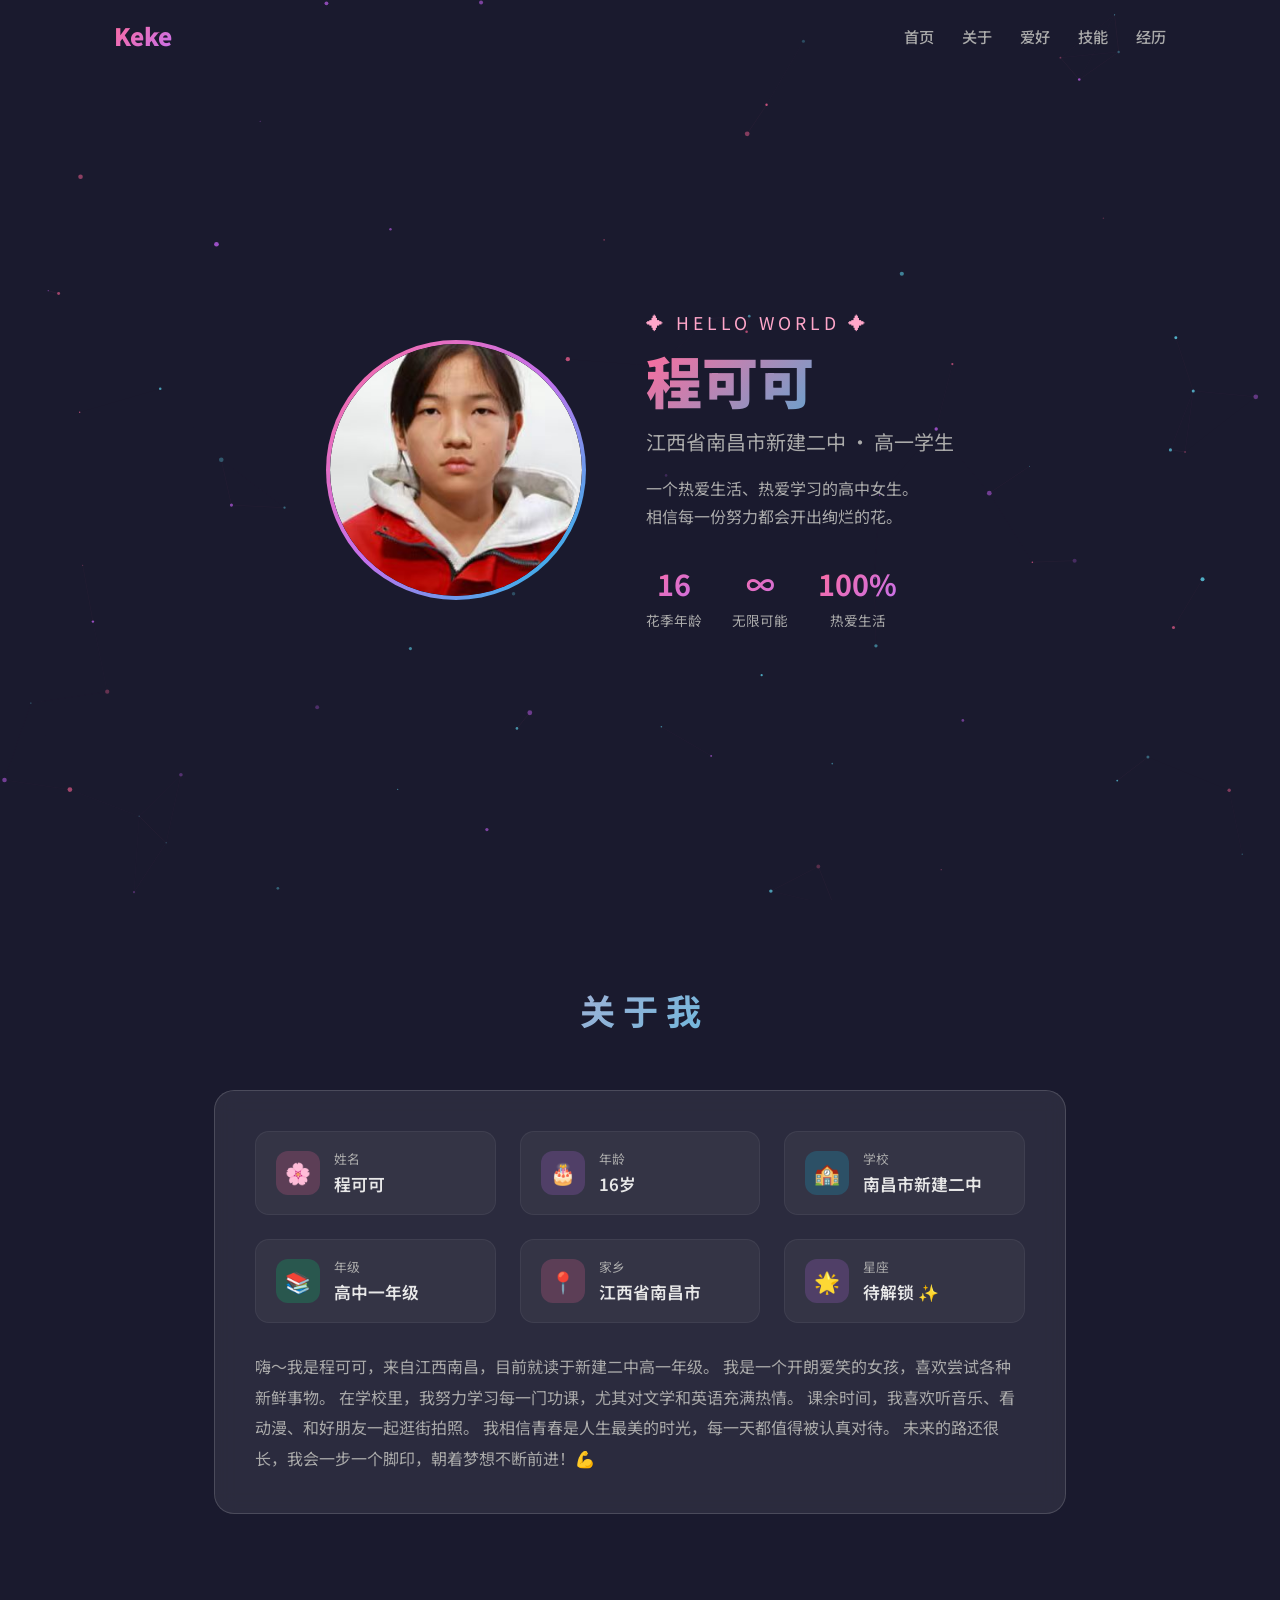
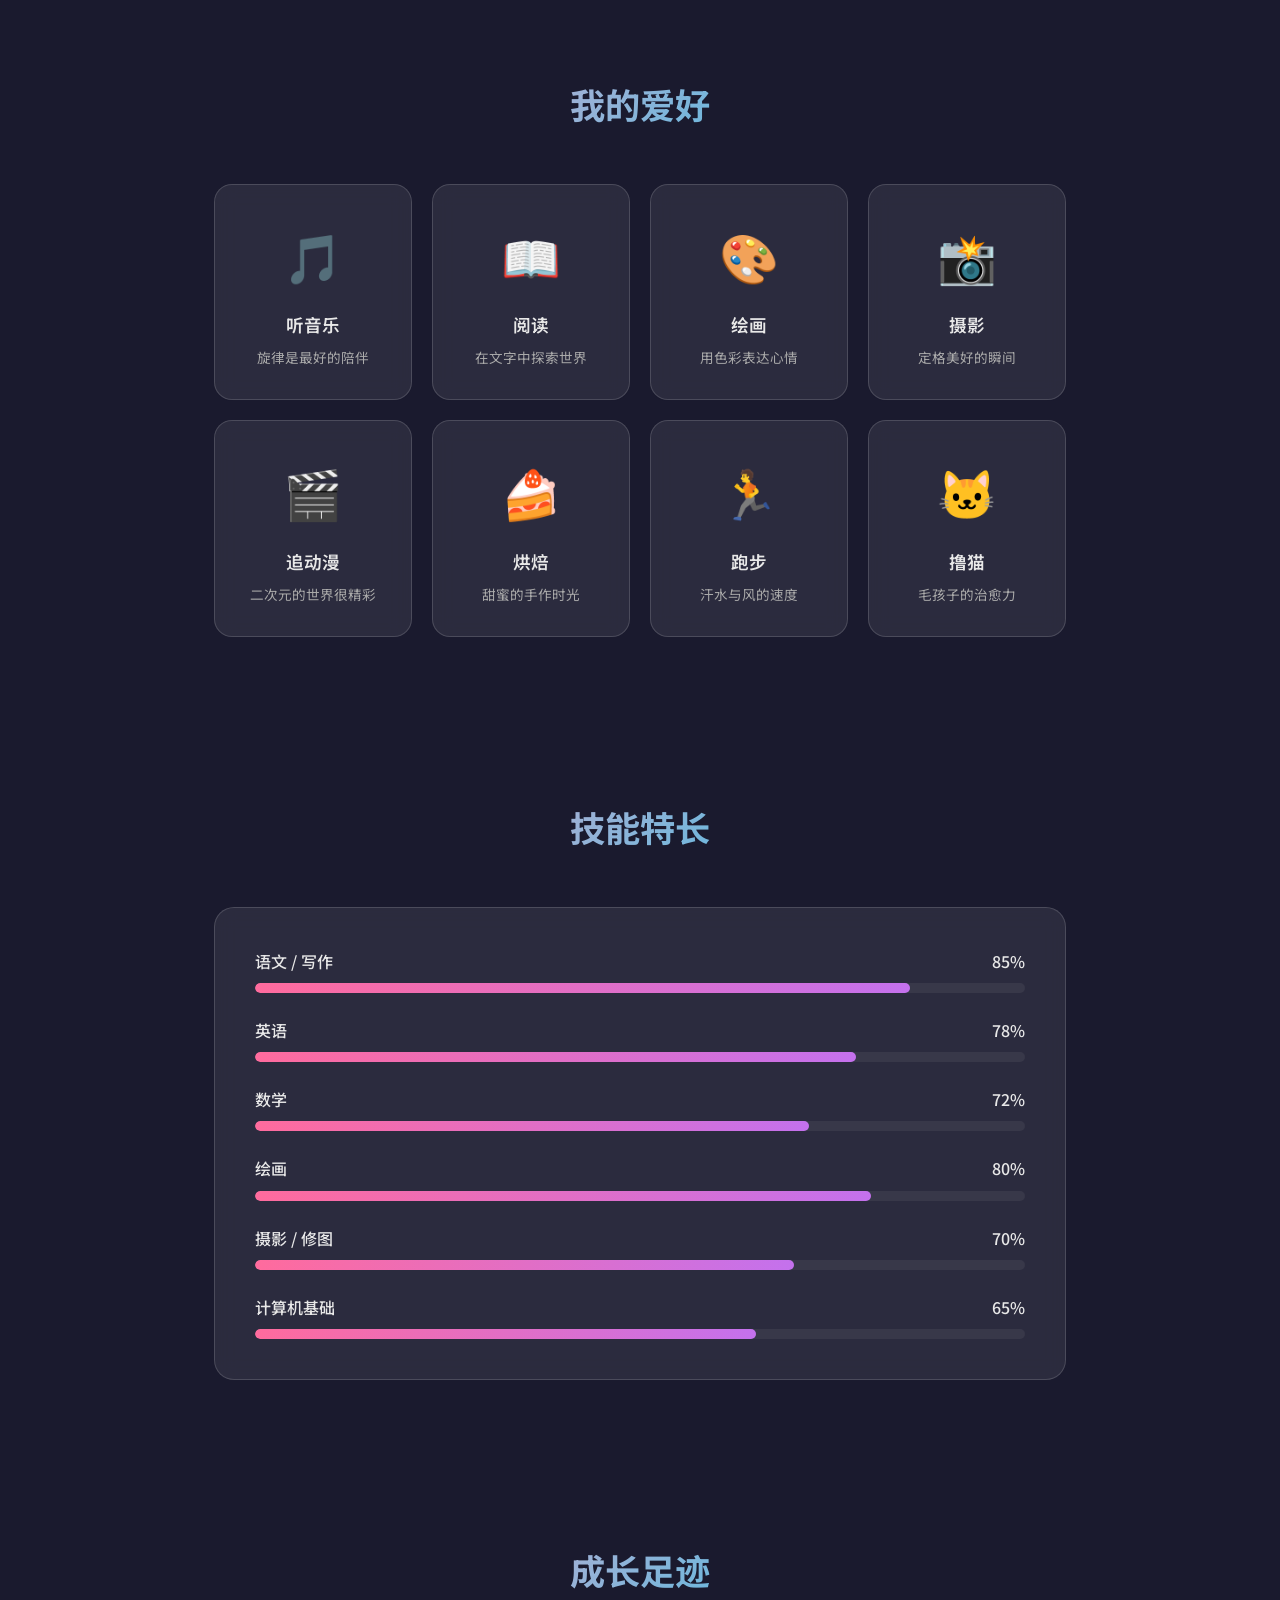
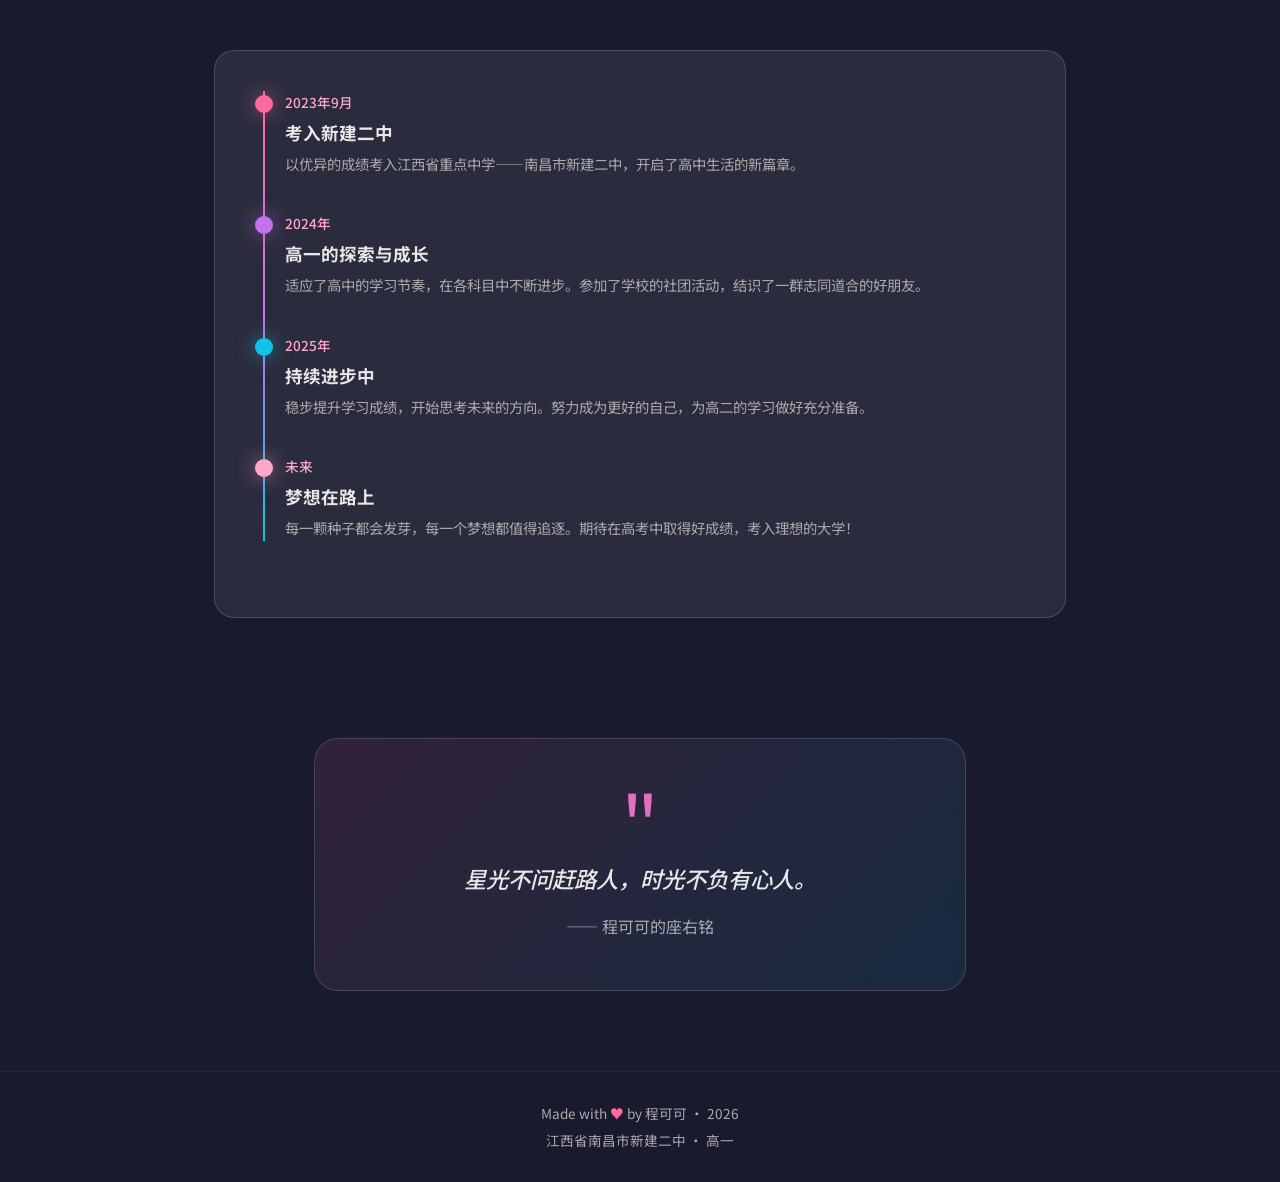
==== index.html @ 3a94d1b2 "更新域名链接" ====
<!DOCTYPE html>
<html lang="zh-CN">
<head>
<meta charset="UTF-8">
<meta name="viewport" content="width=device-width, initial-scale=1.0">
<title>程可可 | 南昌新建二中高一学生 | 个人主页</title>
<meta name="description" content="程可可，江西省南昌市新建二中高一学生个人主页。一个热爱生活、热爱学习的高中女生。">
<meta name="keywords" content="程可可,新建二中,南昌,高一,学生,个人主页,江西,南昌新建二中">
<meta name="author" content="程可可">
<meta name="robots" content="index, follow">
<link rel="canonical" href="https://cheng1.pages.dev/">
<meta property="og:title" content="程可可 - 个人主页">
<meta property="og:description" content="程可可，南昌市新建二中高一学生。热爱生活、热爱学习，很高兴认识你！">
<meta property="og:image" content="https://cheng1.pages.dev/images/photo.jpg">
<meta property="og:type" content="website">
<meta name="twitter:card" content="summary_large_image">
<style>
  @import url('https://fonts.googleapis.com/css2?family=Noto+Sans+SC:wght@300;400;500;700;900&display=swap');

  * { margin: 0; padding: 0; box-sizing: border-box; }

  :root {
    --pink: #ff6b9d;
    --pink-light: #ffa6c9;
    --purple: #c471ed;
    --blue: #12c2e9;
    --dark: #1a1a2e;
    --glass: rgba(255,255,255,0.08);
    --glass-border: rgba(255,255,255,0.15);
    --text: #e8e8e8;
    --text-dim: #aaa;
  }

  html { scroll-behavior: smooth; }

  body {
    font-family: 'Noto Sans SC', sans-serif;
    background: var(--dark);
    color: var(--text);
    overflow-x: hidden;
    line-height: 1.7;
  }

  /* ====== 星空粒子背景 ====== */
  #particles {
    position: fixed;
    top: 0; left: 0;
    width: 100%; height: 100%;
    z-index: 0;
    pointer-events: none;
  }

  /* ====== 导航栏 ====== */
  .navbar {
    position: fixed;
    top: 0; left: 0; right: 0;
    z-index: 1000;
    padding: 16px 0;
    transition: all 0.4s ease;
    backdrop-filter: blur(0px);
  }
  .navbar.scrolled {
    backdrop-filter: blur(20px);
    background: rgba(26,26,46,0.85);
    box-shadow: 0 4px 30px rgba(0,0,0,0.4);
    padding: 10px 0;
  }
  .nav-inner {
    max-width: 1100px;
    margin: 0 auto;
    padding: 0 24px;
    display: flex;
    justify-content: space-between;
    align-items: center;
  }
  .nav-logo {
    font-size: 1.5rem;
    font-weight: 900;
    background: linear-gradient(135deg, var(--pink), var(--purple));
    -webkit-background-clip: text;
    -webkit-text-fill-color: transparent;
    background-clip: text;
  }
  .nav-links { display: flex; gap: 28px; list-style: none; }
  .nav-links a {
    color: var(--text-dim);
    text-decoration: none;
    font-weight: 500;
    font-size: 0.95rem;
    transition: color 0.3s;
    position: relative;
  }
  .nav-links a::after {
    content: '';
    position: absolute;
    bottom: -4px; left: 50%;
    transform: translateX(-50%);
    width: 0; height: 2px;
    background: var(--pink);
    border-radius: 2px;
    transition: width 0.3s;
  }
  .nav-links a:hover { color: #fff; }
  .nav-links a:hover::after { width: 100%; }

  /* ====== Hero 区域 ====== */
  .hero {
    position: relative;
    z-index: 1;
    min-height: 100vh;
    display: flex;
    align-items: center;
    justify-content: center;
    padding: 100px 24px 60px;
  }
  .hero-content {
    display: flex;
    align-items: center;
    gap: 60px;
    max-width: 1000px;
    flex-wrap: wrap;
    justify-content: center;
  }
  .hero-photo {
    position: relative;
    flex-shrink: 0;
  }
  .photo-ring {
    width: 260px;
    height: 260px;
    border-radius: 50%;
    padding: 4px;
    background: linear-gradient(135deg, var(--pink), var(--purple), var(--blue));
    animation: ringRotate 4s linear infinite;
  }
  @keyframes ringRotate {
    0% { filter: hue-rotate(0deg); }
    100% { filter: hue-rotate(360deg); }
  }
  .photo-ring-inner {
    width: 100%;
    height: 100%;
    border-radius: 50%;
    overflow: hidden;
    background: var(--dark);
  }
  .photo-ring-inner img {
    width: 100%;
    height: 100%;
    object-fit: cover;
    border-radius: 50%;
  }
  .hero-text { flex: 1; min-width: 300px; }
  .hero-greeting {
    font-size: 1.1rem;
    color: var(--pink-light);
    letter-spacing: 4px;
    margin-bottom: 8px;
    animation: fadeInUp 0.8s ease;
  }
  .hero-name {
    font-size: 3.5rem;
    font-weight: 900;
    background: linear-gradient(135deg, var(--pink), var(--blue));
    -webkit-background-clip: text;
    -webkit-text-fill-color: transparent;
    background-clip: text;
    animation: fadeInUp 0.8s ease 0.15s both;
    line-height: 1.2;
  }
  .hero-subtitle {
    font-size: 1.25rem;
    color: var(--text-dim);
    margin-top: 12px;
    animation: fadeInUp 0.8s ease 0.3s both;
  }
  .hero-stats {
    display: flex;
    gap: 30px;
    margin-top: 30px;
    animation: fadeInUp 0.8s ease 0.45s both;
  }
  .hero-stat {
    text-align: center;
  }
  .hero-stat-num {
    font-size: 1.8rem;
    font-weight: 700;
    background: linear-gradient(135deg, var(--pink), var(--purple));
    -webkit-background-clip: text;
    -webkit-text-fill-color: transparent;
    background-clip: text;
  }
  .hero-stat-label { font-size: 0.85rem; color: var(--text-dim); }
  @keyframes fadeInUp {
    from { opacity: 0; transform: translateY(30px); }
    to { opacity: 1; transform: translateY(0); }
  }

  /* ====== 通用 Section ====== */
  .section {
    position: relative;
    z-index: 1;
    max-width: 900px;
    margin: 0 auto;
    padding: 80px 24px;
  }
  .section-title {
    font-size: 2.2rem;
    font-weight: 700;
    text-align: center;
    margin-bottom: 50px;
    background: linear-gradient(135deg, var(--pink-light), var(--blue));
    -webkit-background-clip: text;
    -webkit-text-fill-color: transparent;
    background-clip: text;
  }

  /* ====== 关于我 ====== */
  .glass-card {
    background: var(--glass);
    border: 1px solid var(--glass-border);
    border-radius: 20px;
    padding: 40px;
    backdrop-filter: blur(10px);
    transition: transform 0.3s, box-shadow 0.3s;
  }
  .glass-card:hover {
    transform: translateY(-4px);
    box-shadow: 0 20px 60px rgba(255,107,157,0.15);
  }
  .about-grid {
    display: grid;
    grid-template-columns: repeat(auto-fit, minmax(240px, 1fr));
    gap: 24px;
  }
  .info-item {
    display: flex;
    align-items: center;
    gap: 14px;
    padding: 16px 20px;
    background: rgba(255,255,255,0.04);
    border-radius: 14px;
    border: 1px solid rgba(255,255,255,0.06);
  }
  .info-icon {
    width: 44px; height: 44px;
    border-radius: 12px;
    display: flex;
    align-items: center;
    justify-content: center;
    font-size: 1.3rem;
    flex-shrink: 0;
  }
  .info-icon.pink { background: rgba(255,107,157,0.2); }
  .info-icon.purple { background: rgba(196,113,237,0.2); }
  .info-icon.blue { background: rgba(18,194,233,0.2); }
  .info-icon.green { background: rgba(0,230,118,0.2); }
  .info-label { font-size: 0.8rem; color: var(--text-dim); }
  .info-value { font-weight: 600; font-size: 1.05rem; }

  /* ====== 爱好 ====== */
  .hobbies-grid {
    display: grid;
    grid-template-columns: repeat(auto-fit, minmax(180px, 1fr));
    gap: 20px;
  }
  .hobby-card {
    background: var(--glass);
    border: 1px solid var(--glass-border);
    border-radius: 18px;
    padding: 30px 20px;
    text-align: center;
    backdrop-filter: blur(10px);
    transition: all 0.4s ease;
    cursor: pointer;
  }
  .hobby-card:hover {
    transform: translateY(-8px) scale(1.03);
    border-color: var(--pink);
    box-shadow: 0 20px 50px rgba(255,107,157,0.2);
  }
  .hobby-icon { font-size: 3rem; margin-bottom: 14px; }
  .hobby-name { font-weight: 600; font-size: 1.1rem; }
  .hobby-desc { color: var(--text-dim); font-size: 0.85rem; margin-top: 6px; }

  /* ====== 技能条 ====== */
  .skills { display: flex; flex-direction: column; gap: 24px; }
  .skill-item {}
  .skill-info { display: flex; justify-content: space-between; margin-bottom: 8px; font-weight: 500; }
  .skill-bar {
    height: 10px;
    background: rgba(255,255,255,0.06);
    border-radius: 10px;
    overflow: hidden;
  }
  .skill-fill {
    height: 100%;
    border-radius: 10px;
    background: linear-gradient(90deg, var(--pink), var(--purple));
    position: relative;
    animation: skillFill 1.5s ease-out forwards;
    width: 0;
  }
  @keyframes skillFill {
    to { width: var(--w); }
  }

  /* ====== 时间线 ====== */
  .timeline { position: relative; padding-left: 30px; }
  .timeline::before {
    content: '';
    position: absolute;
    left: 8px; top: 0; bottom: 0;
    width: 2px;
    background: linear-gradient(180deg, var(--pink), var(--purple), var(--blue));
  }
  .timeline-item { position: relative; margin-bottom: 36px; }
  .timeline-dot {
    position: absolute;
    left: -30px;
    top: 4px;
    width: 18px; height: 18px;
    border-radius: 50%;
    background: var(--pink);
    box-shadow: 0 0 20px rgba(255,107,157,0.6);
  }
  .timeline-date { font-size: 0.85rem; color: var(--pink-light); font-weight: 500; }
  .timeline-title { font-weight: 700; font-size: 1.1rem; margin: 4px 0; }
  .timeline-desc { color: var(--text-dim); font-size: 0.9rem; }

  /* ====== 名言/座右铭 ====== */
  .quote-section {
    position: relative; z-index: 1;
    max-width: 700px; margin: 0 auto;
    padding: 40px 24px 80px;
    text-align: center;
  }
  .quote-card {
    background: linear-gradient(135deg, rgba(255,107,157,0.1), rgba(18,194,233,0.1));
    border: 1px solid var(--glass-border);
    border-radius: 24px;
    padding: 50px 40px;
    backdrop-filter: blur(10px);
  }
  .quote-mark {
    font-size: 5rem;
    line-height: 1;
    background: linear-gradient(135deg, var(--pink), var(--purple));
    -webkit-background-clip: text;
    -webkit-text-fill-color: transparent;
    background-clip: text;
  }
  .quote-text {
    font-size: 1.4rem;
    font-weight: 500;
    font-style: italic;
    margin: -10px 0 16px;
  }
  .quote-author { color: var(--text-dim); }

  /* ====== Footer ====== */
  .footer {
    position: relative; z-index: 1;
    text-align: center;
    padding: 30px;
    color: var(--text-dim);
    font-size: 0.85rem;
    border-top: 1px solid rgba(255,255,255,0.06);
  }
  .footer .heart { color: var(--pink); }

  /* ====== 响应式 ====== */
  @media (max-width: 768px) {
    .hero-name { font-size: 2.4rem; }
    .hero-content { gap: 30px; }
    .photo-ring { width: 200px; height: 200px; }
    .nav-links { gap: 14px; }
    .nav-links a { font-size: 0.8rem; }
    .section-title { font-size: 1.6rem; }
    .glass-card { padding: 24px; }
  }
</style>
</head>
<body>

<canvas id="particles"></canvas>

<!-- 导航栏 -->
<nav class="navbar" id="navbar">
  <div class="nav-inner">
    <div class="nav-logo">Keke</div>
    <ul class="nav-links">
      <li><a href="#home">首页</a></li>
      <li><a href="#about">关于</a></li>
      <li><a href="#hobbies">爱好</a></li>
      <li><a href="#skills">技能</a></li>
      <li><a href="#story">经历</a></li>
    </ul>
  </div>
</nav>

<!-- Hero -->
<section class="hero" id="home">
  <div class="hero-content">
    <div class="hero-photo">
      <div class="photo-ring">
        <div class="photo-ring-inner">
          <img src="images/photo.jpg" alt="程可可">
        </div>
      </div>
    </div>
    <div class="hero-text">
      <div class="hero-greeting">✦ HELLO WORLD ✦</div>
      <h1 class="hero-name">程可可</h1>
      <p class="hero-subtitle">江西省南昌市新建二中 · 高一学生</p>
      <p style="margin-top:16px;color:var(--text-dim);max-width:450px;">
        一个热爱生活、热爱学习的高中女生。<br>相信每一份努力都会开出绚烂的花。
      </p>
      <div class="hero-stats">
        <div class="hero-stat">
          <div class="hero-stat-num">16</div>
          <div class="hero-stat-label">花季年龄</div>
        </div>
        <div class="hero-stat">
          <div class="hero-stat-num">∞</div>
          <div class="hero-stat-label">无限可能</div>
        </div>
        <div class="hero-stat">
          <div class="hero-stat-num">100%</div>
          <div class="hero-stat-label">热爱生活</div>
        </div>
      </div>
    </div>
  </div>
</section>

<!-- 关于我 -->
<section class="section" id="about">
  <h2 class="section-title">关 于 我</h2>
  <div class="glass-card">
    <div class="about-grid">
      <div class="info-item">
        <div class="info-icon pink">🌸</div>
        <div>
          <div class="info-label">姓名</div>
          <div class="info-value">程可可</div>
        </div>
      </div>
      <div class="info-item">
        <div class="info-icon purple">🎂</div>
        <div>
          <div class="info-label">年龄</div>
          <div class="info-value">16岁</div>
        </div>
      </div>
      <div class="info-item">
        <div class="info-icon blue">🏫</div>
        <div>
          <div class="info-label">学校</div>
          <div class="info-value">南昌市新建二中</div>
        </div>
      </div>
      <div class="info-item">
        <div class="info-icon green">📚</div>
        <div>
          <div class="info-label">年级</div>
          <div class="info-value">高中一年级</div>
        </div>
      </div>
      <div class="info-item">
        <div class="info-icon pink">📍</div>
        <div>
          <div class="info-label">家乡</div>
          <div class="info-value">江西省南昌市</div>
        </div>
      </div>
      <div class="info-item">
        <div class="info-icon purple">🌟</div>
        <div>
          <div class="info-label">星座</div>
          <div class="info-value">待解锁 ✨</div>
        </div>
      </div>
    </div>
    <p style="margin-top:28px;color:var(--text-dim);line-height:1.9;">
      嗨～我是程可可，来自江西南昌，目前就读于新建二中高一年级。
      我是一个开朗爱笑的女孩，喜欢尝试各种新鲜事物。
      在学校里，我努力学习每一门功课，尤其对文学和英语充满热情。
      课余时间，我喜欢听音乐、看动漫、和好朋友一起逛街拍照。
      我相信青春是人生最美的时光，每一天都值得被认真对待。
      未来的路还很长，我会一步一个脚印，朝着梦想不断前进！💪
    </p>
  </div>
</section>

<!-- 爱好 -->
<section class="section" id="hobbies">
  <h2 class="section-title">我的爱好</h2>
  <div class="hobbies-grid">
    <div class="hobby-card">
      <div class="hobby-icon">🎵</div>
      <div class="hobby-name">听音乐</div>
      <div class="hobby-desc">旋律是最好的陪伴</div>
    </div>
    <div class="hobby-card">
      <div class="hobby-icon">📖</div>
      <div class="hobby-name">阅读</div>
      <div class="hobby-desc">在文字中探索世界</div>
    </div>
    <div class="hobby-card">
      <div class="hobby-icon">🎨</div>
      <div class="hobby-name">绘画</div>
      <div class="hobby-desc">用色彩表达心情</div>
    </div>
    <div class="hobby-card">
      <div class="hobby-icon">📸</div>
      <div class="hobby-name">摄影</div>
      <div class="hobby-desc">定格美好的瞬间</div>
    </div>
    <div class="hobby-card">
      <div class="hobby-icon">🎬</div>
      <div class="hobby-name">追动漫</div>
      <div class="hobby-desc">二次元的世界很精彩</div>
    </div>
    <div class="hobby-card">
      <div class="hobby-icon">🍰</div>
      <div class="hobby-name">烘焙</div>
      <div class="hobby-desc">甜蜜的手作时光</div>
    </div>
    <div class="hobby-card">
      <div class="hobby-icon">🏃</div>
      <div class="hobby-name">跑步</div>
      <div class="hobby-desc">汗水与风的速度</div>
    </div>
    <div class="hobby-card">
      <div class="hobby-icon">🐱</div>
      <div class="hobby-name">撸猫</div>
      <div class="hobby-desc">毛孩子的治愈力</div>
    </div>
  </div>
</section>

<!-- 技能 -->
<section class="section" id="skills">
  <h2 class="section-title">技能特长</h2>
  <div class="glass-card">
    <div class="skills">
      <div class="skill-item">
        <div class="skill-info"><span>语文 / 写作</span><span>85%</span></div>
        <div class="skill-bar"><div class="skill-fill" style="--w:85%"></div></div>
      </div>
      <div class="skill-item">
        <div class="skill-info"><span>英语</span><span>78%</span></div>
        <div class="skill-bar"><div class="skill-fill" style="--w:78%"></div></div>
      </div>
      <div class="skill-item">
        <div class="skill-info"><span>数学</span><span>72%</span></div>
        <div class="skill-bar"><div class="skill-fill" style="--w:72%"></div></div>
      </div>
      <div class="skill-item">
        <div class="skill-info"><span>绘画</span><span>80%</span></div>
        <div class="skill-bar"><div class="skill-fill" style="--w:80%"></div></div>
      </div>
      <div class="skill-item">
        <div class="skill-info"><span>摄影 / 修图</span><span>70%</span></div>
        <div class="skill-bar"><div class="skill-fill" style="--w:70%"></div></div>
      </div>
      <div class="skill-item">
        <div class="skill-info"><span>计算机基础</span><span>65%</span></div>
        <div class="skill-bar"><div class="skill-fill" style="--w:65%"></div></div>
      </div>
    </div>
  </div>
</section>

<!-- 学习经历 -->
<section class="section" id="story">
  <h2 class="section-title">成长足迹</h2>
  <div class="glass-card">
    <div class="timeline">
      <div class="timeline-item">
        <div class="timeline-dot"></div>
        <div class="timeline-date">2023年9月</div>
        <div class="timeline-title">考入新建二中</div>
        <div class="timeline-desc">以优异的成绩考入江西省重点中学——南昌市新建二中，开启了高中生活的新篇章。</div>
      </div>
      <div class="timeline-item">
        <div class="timeline-dot" style="background:var(--purple);box-shadow:0 0 20px rgba(196,113,237,0.6);"></div>
        <div class="timeline-date">2024年</div>
        <div class="timeline-title">高一的探索与成长</div>
        <div class="timeline-desc">适应了高中的学习节奏，在各科目中不断进步。参加了学校的社团活动，结识了一群志同道合的好朋友。</div>
      </div>
      <div class="timeline-item">
        <div class="timeline-dot" style="background:var(--blue);box-shadow:0 0 20px rgba(18,194,233,0.6);"></div>
        <div class="timeline-date">2025年</div>
        <div class="timeline-title">持续进步中</div>
        <div class="timeline-desc">稳步提升学习成绩，开始思考未来的方向。努力成为更好的自己，为高二的学习做好充分准备。</div>
      </div>
      <div class="timeline-item">
        <div class="timeline-dot" style="background:var(--pink-light);box-shadow:0 0 20px rgba(255,166,201,0.6);"></div>
        <div class="timeline-date">未来</div>
        <div class="timeline-title">梦想在路上</div>
        <div class="timeline-desc">每一颗种子都会发芽，每一个梦想都值得追逐。期待在高考中取得好成绩，考入理想的大学！</div>
      </div>
    </div>
  </div>
</section>

<!-- 座右铭 -->
<div class="quote-section">
  <div class="quote-card">
    <div class="quote-mark">"</div>
    <p class="quote-text">星光不问赶路人，时光不负有心人。</p>
    <p class="quote-author">—— 程可可的座右铭</p>
  </div>
</div>

<!-- Footer -->
<footer class="footer">
  <p>Made with <span class="heart">♥</span> by 程可可 · 2026</p>
  <p style="margin-top:4px;">江西省南昌市新建二中 · 高一</p>
</footer>

<script>
// ====== 粒子星空背景 ======
const canvas = document.getElementById('particles');
const ctx = canvas.getContext('2d');
let particles = [];

function resize() {
  canvas.width = window.innerWidth;
  canvas.height = window.innerHeight;
}
window.addEventListener('resize', resize);
resize();

class Particle {
  constructor() {
    this.reset();
    this.y = Math.random() * canvas.height;
  }
  reset() {
    this.x = Math.random() * canvas.width;
    this.y = -10;
    this.size = Math.random() * 2 + 0.5;
    this.speed = Math.random() * 0.5 + 0.15;
    this.opacity = Math.random() * 0.6 + 0.2;
    this.hue = Math.random() < 0.33 ? 340 : Math.random() < 0.5 ? 280 : 190;
  }
  update() {
    this.y += this.speed;
    if (this.y > canvas.height + 10) this.reset();
  }
  draw() {
    ctx.beginPath();
    ctx.arc(this.x, this.y, this.size, 0, Math.PI * 2);
    ctx.fillStyle = `hsla(${this.hue}, 80%, 65%, ${this.opacity})`;
    ctx.fill();
  }
}

for (let i = 0; i < 80; i++) {
  particles.push(new Particle());
}

function animate() {
  ctx.clearRect(0, 0, canvas.width, canvas.height);
  particles.forEach(p => { p.update(); p.draw(); });
  // 连线
  for (let i = 0; i < particles.length; i++) {
    for (let j = i + 1; j < particles.length; j++) {
      const dx = particles[i].x - particles[j].x;
      const dy = particles[i].y - particles[j].y;
      const dist = Math.sqrt(dx * dx + dy * dy);
      if (dist < 100) {
        ctx.beginPath();
        ctx.moveTo(particles[i].x, particles[i].y);
        ctx.lineTo(particles[j].x, particles[j].y);
        ctx.strokeStyle = `rgba(255,107,157,${0.06 * (1 - dist/100)})`;
        ctx.stroke();
      }
    }
  }
  requestAnimationFrame(animate);
}
animate();

// ====== 导航栏滚动效果 ======
window.addEventListener('scroll', () => {
  const navbar = document.getElementById('navbar');
  navbar.classList.toggle('scrolled', window.scrollY > 60);
});

// ====== 技能条滚动触发动画 ======
const skillObserver = new IntersectionObserver((entries) => {
  entries.forEach(entry => {
    if (entry.isIntersecting) {
      entry.target.querySelectorAll('.skill-fill').forEach(el => {
        el.style.width = el.style.getPropertyValue('--w');
      });
    }
  });
}, { threshold: 0.3 });

document.querySelector('#skills .glass-card')?.letObserved?.(skillObserver);
skillObserver.observe(document.querySelector('#skills .glass-card'));

// ====== 卡片渐入动画 ======
const cardObserver = new IntersectionObserver((entries) => {
  entries.forEach(entry => {
    if (entry.isIntersecting) {
      entry.target.style.opacity = '1';
      entry.target.style.transform = 'translateY(0)';
    }
  });
}, { threshold: 0.15 });

document.querySelectorAll('.glass-card, .hobby-card, .quote-card').forEach(el => {
  el.style.opacity = '0';
  el.style.transform = 'translateY(40px)';
  el.style.transition = 'all 0.7s ease';
  cardObserver.observe(el);
});
</script>

</body>
</html>
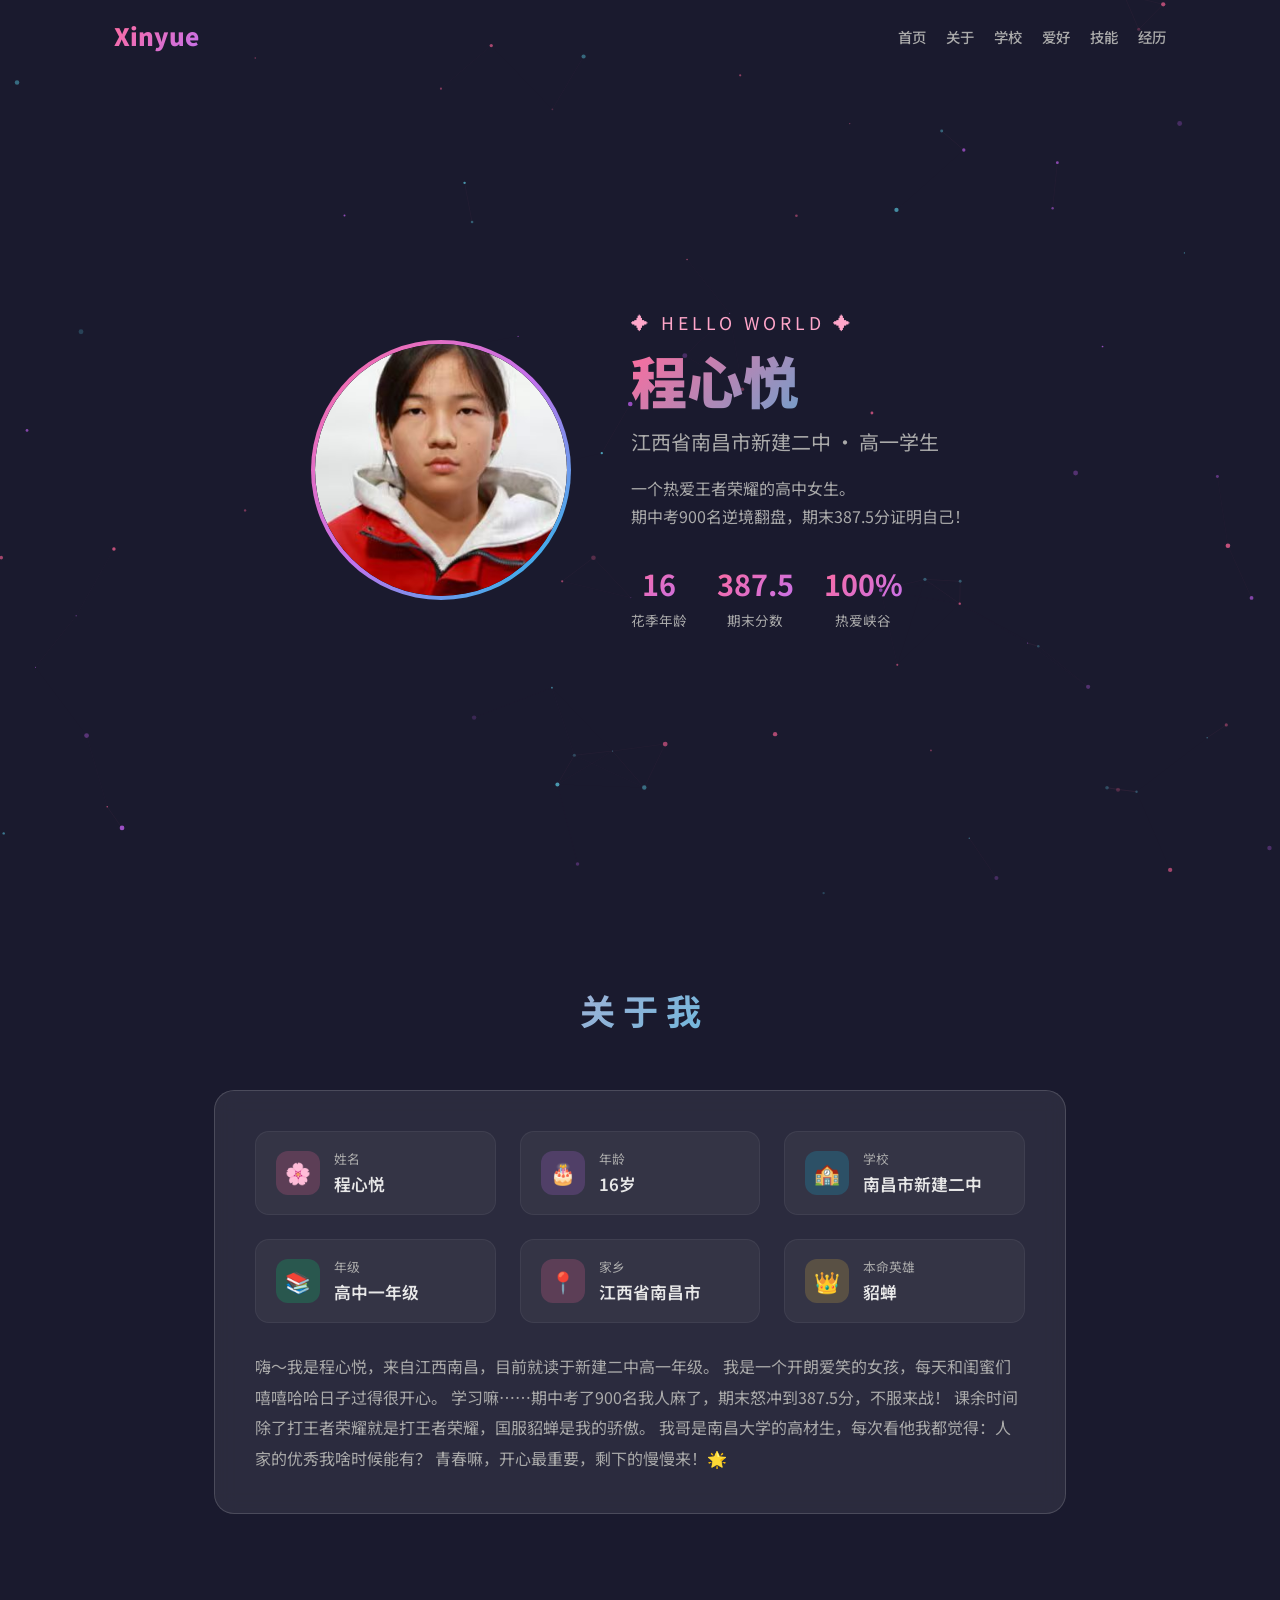
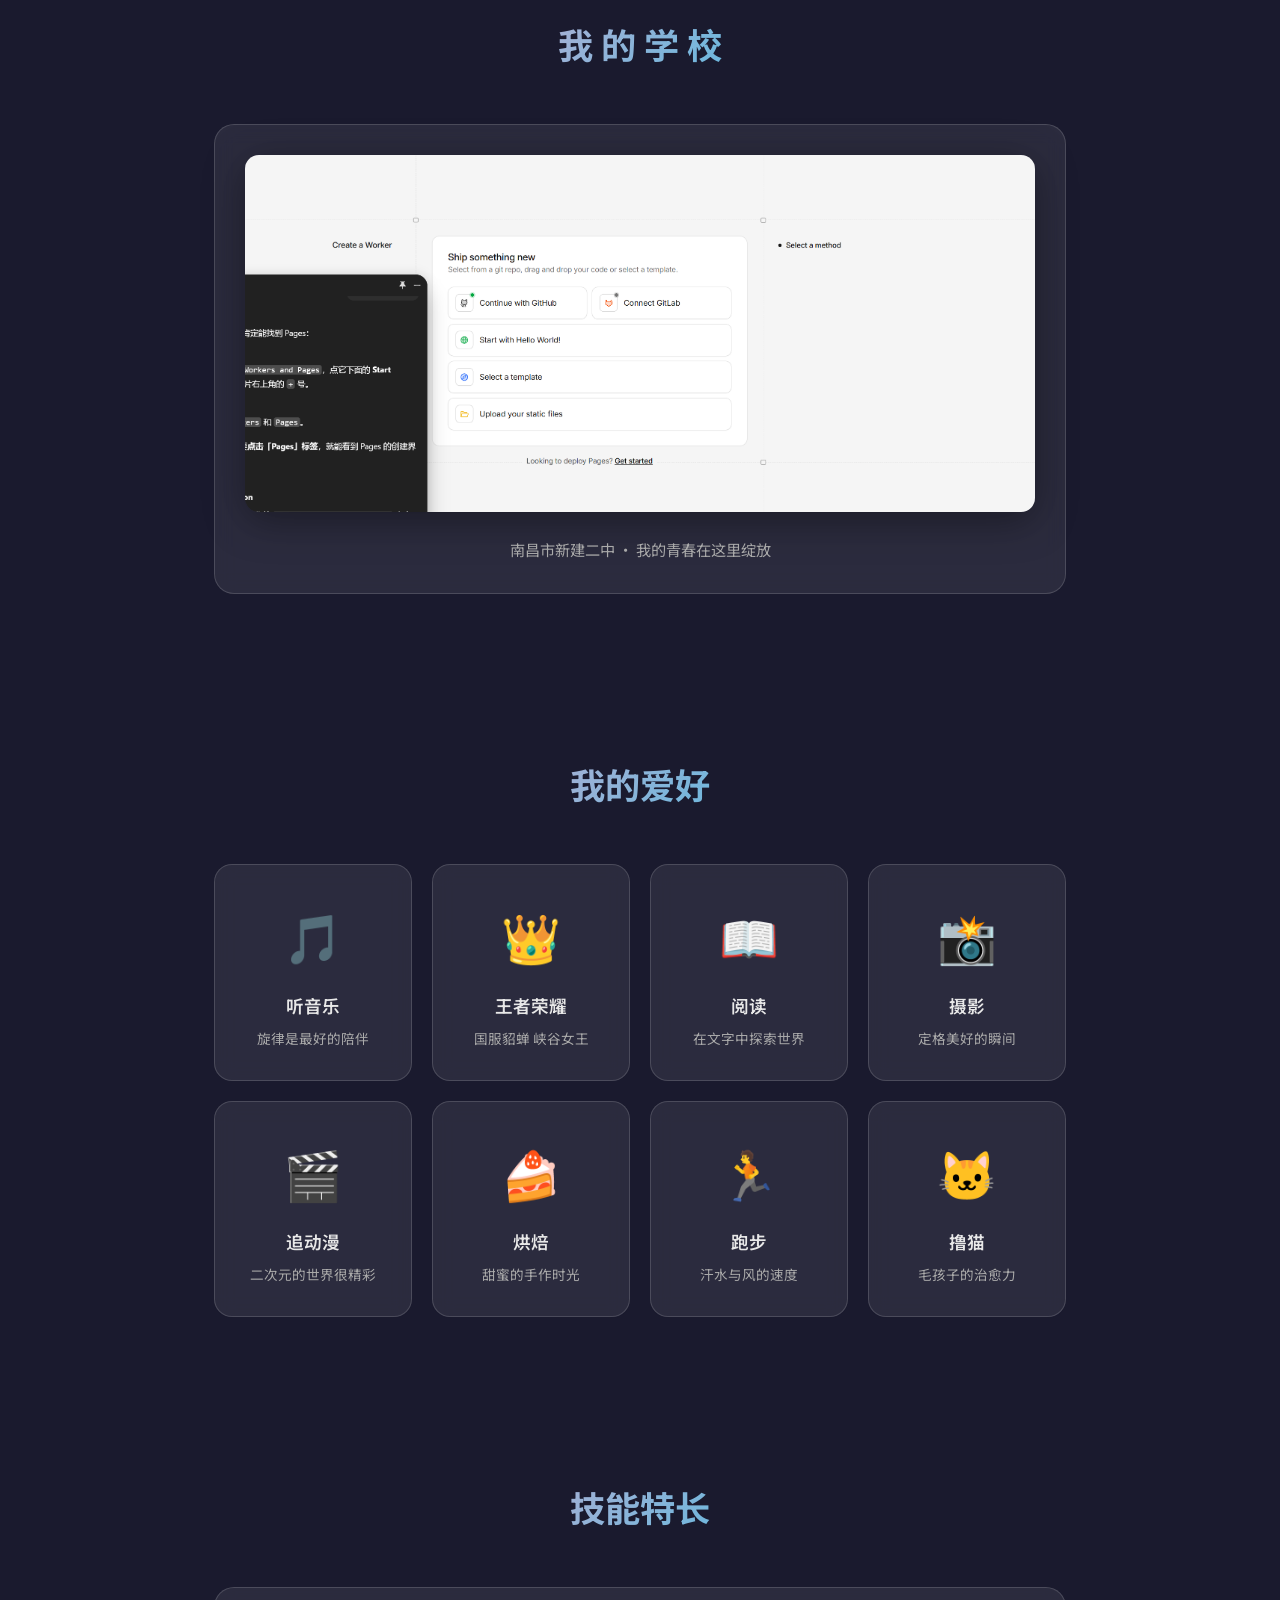
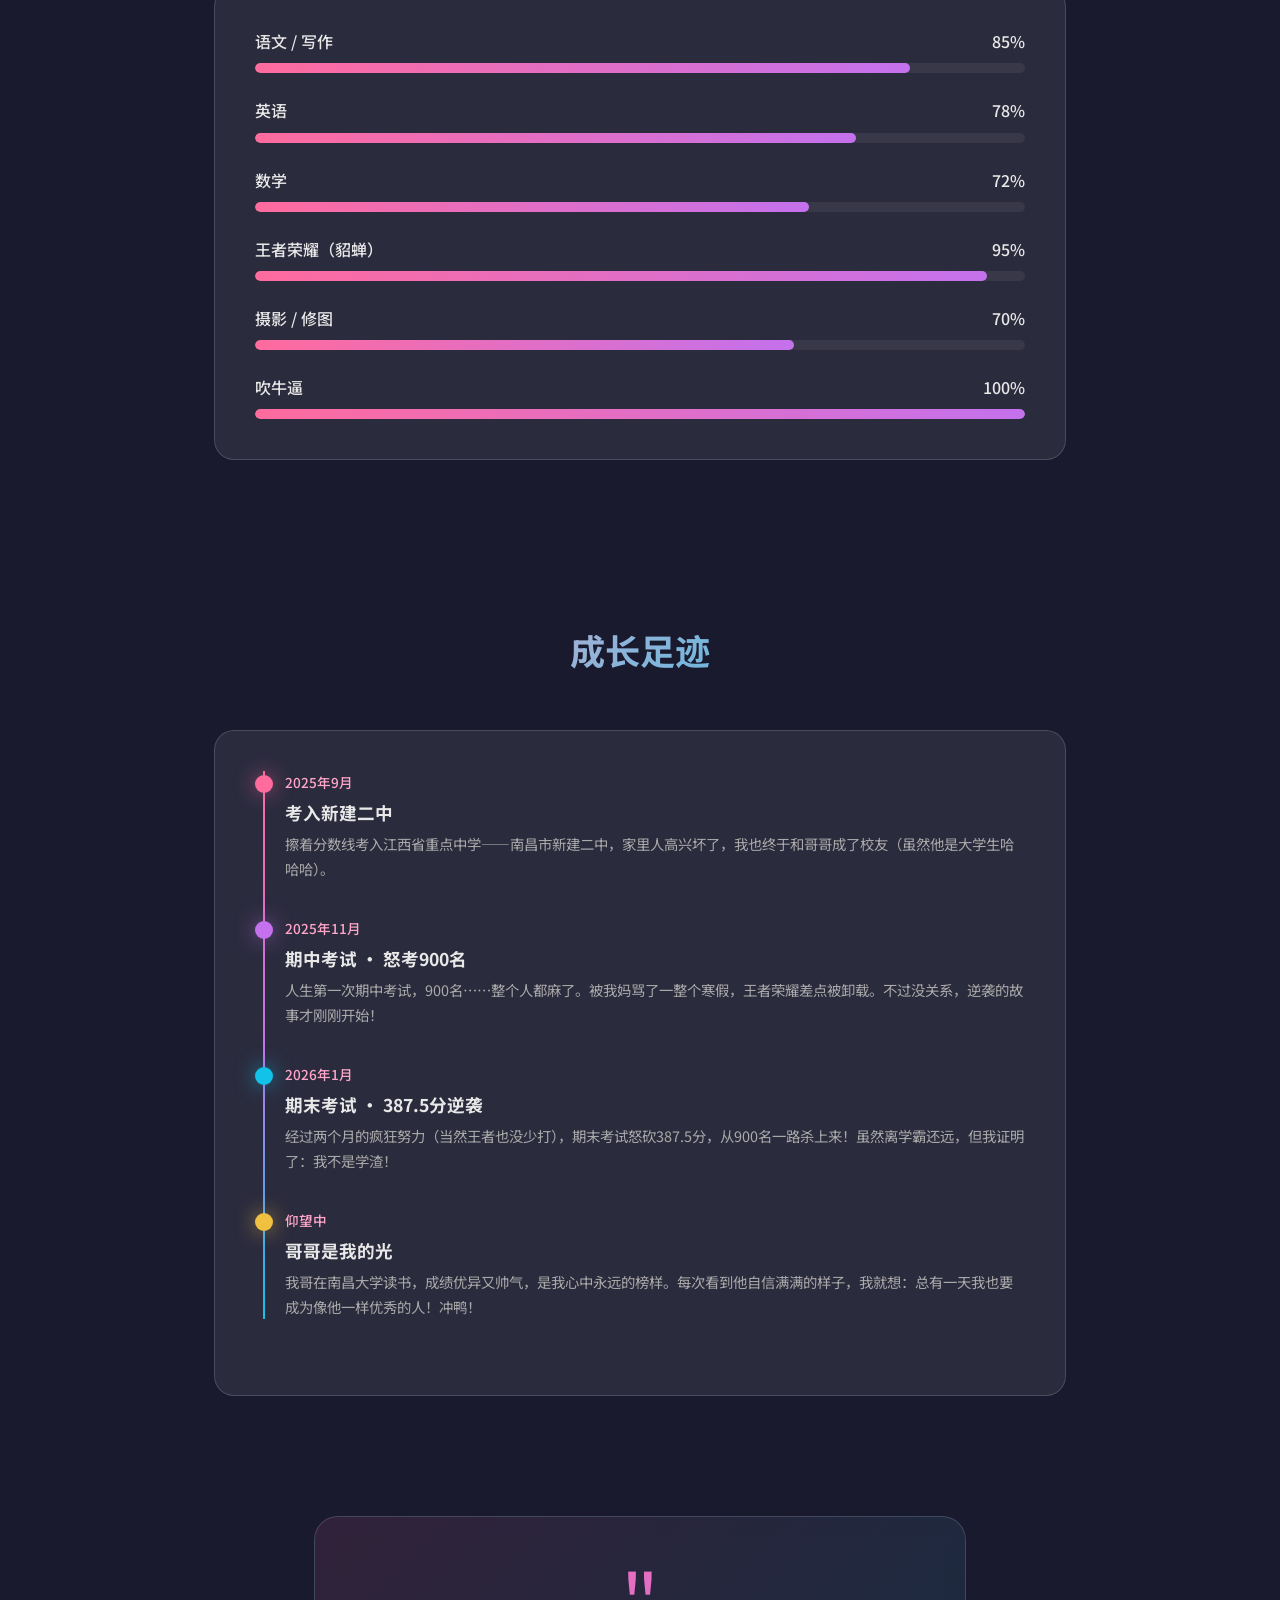
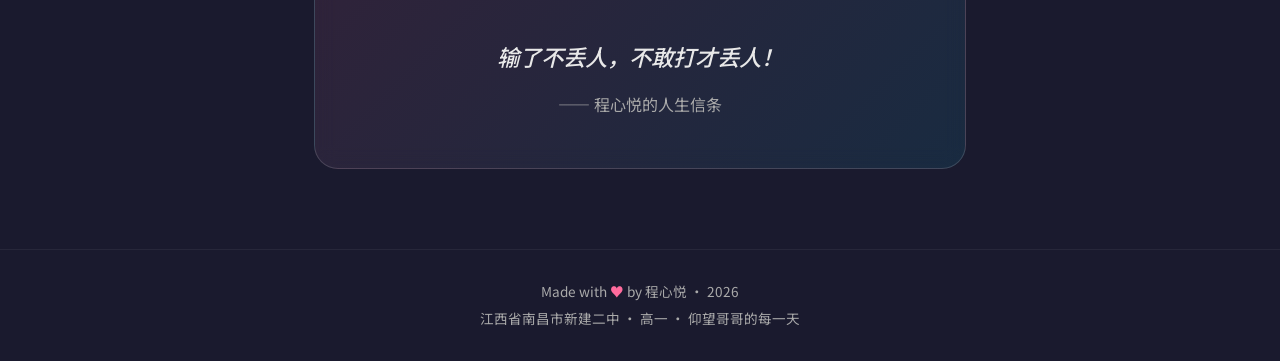
==== commit 4a037532: "全部更新：改名程心悦、学校照片、王者荣耀、成长经历" ====
--- a/index.html
+++ b/index.html
@@ -3,15 +3,15 @@
 <head>
 <meta charset="UTF-8">
 <meta name="viewport" content="width=device-width, initial-scale=1.0">
-<title>程可可 | 南昌新建二中高一学生 | 个人主页</title>
-<meta name="description" content="程可可，江西省南昌市新建二中高一学生个人主页。一个热爱生活、热爱学习的高中女生。">
-<meta name="keywords" content="程可可,新建二中,南昌,高一,学生,个人主页,江西,南昌新建二中">
-<meta name="author" content="程可可">
+<title>程心悦 | 南昌新建二中高一学生 | 个人主页</title>
+<meta name="description" content="程心悦，江西省南昌市新建二中高一学生个人主页。热爱王者荣耀，热爱生活的可爱女生。">
+<meta name="keywords" content="程心悦,新建二中,南昌,高一,学生,个人主页,江西,南昌新建二中">
+<meta name="author" content="程心悦">
 <meta name="robots" content="index, follow">
-<link rel="canonical" href="https://cheng1.pages.dev/">
-<meta property="og:title" content="程可可 - 个人主页">
-<meta property="og:description" content="程可可，南昌市新建二中高一学生。热爱生活、热爱学习，很高兴认识你！">
-<meta property="og:image" content="https://cheng1.pages.dev/images/photo.jpg">
+<link rel="canonical" href="https://cheng1520-github-io.pages.dev/">
+<meta property="og:title" content="程心悦 - 个人主页">
+<meta property="og:description" content="程心悦，南昌市新建二中高一学生。热爱生活、热爱王者荣耀，很高兴认识你！">
+<meta property="og:image" content="https://cheng1520-github-io.pages.dev/images/photo.jpg">
 <meta property="og:type" content="website">
 <meta name="twitter:card" content="summary_large_image">
 <style>
@@ -24,6 +24,7 @@
     --pink-light: #ffa6c9;
     --purple: #c471ed;
     --blue: #12c2e9;
+    --gold: #f0c040;
     --dark: #1a1a2e;
     --glass: rgba(255,255,255,0.08);
     --glass-border: rgba(255,255,255,0.15);
@@ -41,7 +42,6 @@
     line-height: 1.7;
   }
 
-  /* ====== 星空粒子背景 ====== */
   #particles {
     position: fixed;
     top: 0; left: 0;
@@ -50,7 +50,6 @@
     pointer-events: none;
   }
 
-  /* ====== 导航栏 ====== */
   .navbar {
     position: fixed;
     top: 0; left: 0; right: 0;
@@ -81,12 +80,12 @@
     -webkit-text-fill-color: transparent;
     background-clip: text;
   }
-  .nav-links { display: flex; gap: 28px; list-style: none; }
+  .nav-links { display: flex; gap: 20px; list-style: none; }
   .nav-links a {
     color: var(--text-dim);
     text-decoration: none;
     font-weight: 500;
-    font-size: 0.95rem;
+    font-size: 0.9rem;
     transition: color 0.3s;
     position: relative;
   }
@@ -103,7 +102,6 @@
   .nav-links a:hover { color: #fff; }
   .nav-links a:hover::after { width: 100%; }
 
-  /* ====== Hero 区域 ====== */
   .hero {
     position: relative;
     z-index: 1;
@@ -121,10 +119,7 @@
     flex-wrap: wrap;
     justify-content: center;
   }
-  .hero-photo {
-    position: relative;
-    flex-shrink: 0;
-  }
+  .hero-photo { position: relative; flex-shrink: 0; }
   .photo-ring {
     width: 260px;
     height: 260px;
@@ -180,9 +175,7 @@
     margin-top: 30px;
     animation: fadeInUp 0.8s ease 0.45s both;
   }
-  .hero-stat {
-    text-align: center;
-  }
+  .hero-stat { text-align: center; }
   .hero-stat-num {
     font-size: 1.8rem;
     font-weight: 700;
@@ -197,7 +190,6 @@
     to { opacity: 1; transform: translateY(0); }
   }
 
-  /* ====== 通用 Section ====== */
   .section {
     position: relative;
     z-index: 1;
@@ -216,7 +208,6 @@
     background-clip: text;
   }
 
-  /* ====== 关于我 ====== */
   .glass-card {
     background: var(--glass);
     border: 1px solid var(--glass-border);
@@ -256,10 +247,10 @@
   .info-icon.purple { background: rgba(196,113,237,0.2); }
   .info-icon.blue { background: rgba(18,194,233,0.2); }
   .info-icon.green { background: rgba(0,230,118,0.2); }
+  .info-icon.gold { background: rgba(240,192,64,0.2); }
   .info-label { font-size: 0.8rem; color: var(--text-dim); }
   .info-value { font-weight: 600; font-size: 1.05rem; }
 
-  /* ====== 爱好 ====== */
   .hobbies-grid {
     display: grid;
     grid-template-columns: repeat(auto-fit, minmax(180px, 1fr));
@@ -284,9 +275,7 @@
   .hobby-name { font-weight: 600; font-size: 1.1rem; }
   .hobby-desc { color: var(--text-dim); font-size: 0.85rem; margin-top: 6px; }
 
-  /* ====== 技能条 ====== */
   .skills { display: flex; flex-direction: column; gap: 24px; }
-  .skill-item {}
   .skill-info { display: flex; justify-content: space-between; margin-bottom: 8px; font-weight: 500; }
   .skill-bar {
     height: 10px;
@@ -302,11 +291,8 @@
     animation: skillFill 1.5s ease-out forwards;
     width: 0;
   }
-  @keyframes skillFill {
-    to { width: var(--w); }
-  }
-
-  /* ====== 时间线 ====== */
+  @keyframes skillFill { to { width: var(--w); } }
+
   .timeline { position: relative; padding-left: 30px; }
   .timeline::before {
     content: '';
@@ -318,8 +304,7 @@
   .timeline-item { position: relative; margin-bottom: 36px; }
   .timeline-dot {
     position: absolute;
-    left: -30px;
-    top: 4px;
+    left: -30px; top: 4px;
     width: 18px; height: 18px;
     border-radius: 50%;
     background: var(--pink);
@@ -329,7 +314,6 @@
   .timeline-title { font-weight: 700; font-size: 1.1rem; margin: 4px 0; }
   .timeline-desc { color: var(--text-dim); font-size: 0.9rem; }
 
-  /* ====== 名言/座右铭 ====== */
   .quote-section {
     position: relative; z-index: 1;
     max-width: 700px; margin: 0 auto;
@@ -351,15 +335,9 @@
     -webkit-text-fill-color: transparent;
     background-clip: text;
   }
-  .quote-text {
-    font-size: 1.4rem;
-    font-weight: 500;
-    font-style: italic;
-    margin: -10px 0 16px;
-  }
+  .quote-text { font-size: 1.4rem; font-weight: 500; font-style: italic; margin: -10px 0 16px; }
   .quote-author { color: var(--text-dim); }
 
-  /* ====== Footer ====== */
   .footer {
     position: relative; z-index: 1;
     text-align: center;
@@ -370,13 +348,20 @@
   }
   .footer .heart { color: var(--pink); }
 
-  /* ====== 响应式 ====== */
+  .school-img {
+    max-width: 100%;
+    border-radius: 14px;
+    box-shadow: 0 8px 40px rgba(0,0,0,0.4);
+    transition: transform 0.3s;
+  }
+  .school-img:hover { transform: scale(1.02); }
+
   @media (max-width: 768px) {
     .hero-name { font-size: 2.4rem; }
     .hero-content { gap: 30px; }
     .photo-ring { width: 200px; height: 200px; }
-    .nav-links { gap: 14px; }
-    .nav-links a { font-size: 0.8rem; }
+    .nav-links { gap: 8px; }
+    .nav-links a { font-size: 0.78rem; }
     .section-title { font-size: 1.6rem; }
     .glass-card { padding: 24px; }
   }
@@ -386,13 +371,13 @@
 
 <canvas id="particles"></canvas>
 
-<!-- 导航栏 -->
 <nav class="navbar" id="navbar">
   <div class="nav-inner">
-    <div class="nav-logo">Keke</div>
+    <div class="nav-logo">Xinyue</div>
     <ul class="nav-links">
       <li><a href="#home">首页</a></li>
       <li><a href="#about">关于</a></li>
+      <li><a href="#school">学校</a></li>
       <li><a href="#hobbies">爱好</a></li>
       <li><a href="#skills">技能</a></li>
       <li><a href="#story">经历</a></li>
@@ -400,22 +385,21 @@
   </div>
 </nav>
 
-<!-- Hero -->
 <section class="hero" id="home">
   <div class="hero-content">
     <div class="hero-photo">
       <div class="photo-ring">
         <div class="photo-ring-inner">
-          <img src="images/photo.jpg" alt="程可可">
+          <img src="images/photo.jpg" alt="程心悦">
         </div>
       </div>
     </div>
     <div class="hero-text">
       <div class="hero-greeting">✦ HELLO WORLD ✦</div>
-      <h1 class="hero-name">程可可</h1>
+      <h1 class="hero-name">程心悦</h1>
       <p class="hero-subtitle">江西省南昌市新建二中 · 高一学生</p>
       <p style="margin-top:16px;color:var(--text-dim);max-width:450px;">
-        一个热爱生活、热爱学习的高中女生。<br>相信每一份努力都会开出绚烂的花。
+        一个热爱王者荣耀的高中女生。<br>期中考900名逆境翻盘，期末387.5分证明自己！
       </p>
       <div class="hero-stats">
         <div class="hero-stat">
@@ -423,78 +407,66 @@
           <div class="hero-stat-label">花季年龄</div>
         </div>
         <div class="hero-stat">
-          <div class="hero-stat-num">∞</div>
-          <div class="hero-stat-label">无限可能</div>
+          <div class="hero-stat-num">387.5</div>
+          <div class="hero-stat-label">期末分数</div>
         </div>
         <div class="hero-stat">
           <div class="hero-stat-num">100%</div>
-          <div class="hero-stat-label">热爱生活</div>
+          <div class="hero-stat-label">热爱峡谷</div>
         </div>
       </div>
     </div>
   </div>
 </section>
 
-<!-- 关于我 -->
 <section class="section" id="about">
   <h2 class="section-title">关 于 我</h2>
   <div class="glass-card">
     <div class="about-grid">
       <div class="info-item">
         <div class="info-icon pink">🌸</div>
-        <div>
-          <div class="info-label">姓名</div>
-          <div class="info-value">程可可</div>
-        </div>
+        <div><div class="info-label">姓名</div><div class="info-value">程心悦</div></div>
       </div>
       <div class="info-item">
         <div class="info-icon purple">🎂</div>
-        <div>
-          <div class="info-label">年龄</div>
-          <div class="info-value">16岁</div>
-        </div>
+        <div><div class="info-label">年龄</div><div class="info-value">16岁</div></div>
       </div>
       <div class="info-item">
         <div class="info-icon blue">🏫</div>
-        <div>
-          <div class="info-label">学校</div>
-          <div class="info-value">南昌市新建二中</div>
-        </div>
+        <div><div class="info-label">学校</div><div class="info-value">南昌市新建二中</div></div>
       </div>
       <div class="info-item">
         <div class="info-icon green">📚</div>
-        <div>
-          <div class="info-label">年级</div>
-          <div class="info-value">高中一年级</div>
-        </div>
+        <div><div class="info-label">年级</div><div class="info-value">高中一年级</div></div>
       </div>
       <div class="info-item">
         <div class="info-icon pink">📍</div>
-        <div>
-          <div class="info-label">家乡</div>
-          <div class="info-value">江西省南昌市</div>
-        </div>
+        <div><div class="info-label">家乡</div><div class="info-value">江西省南昌市</div></div>
       </div>
       <div class="info-item">
-        <div class="info-icon purple">🌟</div>
-        <div>
-          <div class="info-label">星座</div>
-          <div class="info-value">待解锁 ✨</div>
-        </div>
+        <div class="info-icon gold">👑</div>
+        <div><div class="info-label">本命英雄</div><div class="info-value">貂蝉</div></div>
       </div>
     </div>
     <p style="margin-top:28px;color:var(--text-dim);line-height:1.9;">
-      嗨～我是程可可，来自江西南昌，目前就读于新建二中高一年级。
-      我是一个开朗爱笑的女孩，喜欢尝试各种新鲜事物。
-      在学校里，我努力学习每一门功课，尤其对文学和英语充满热情。
-      课余时间，我喜欢听音乐、看动漫、和好朋友一起逛街拍照。
-      我相信青春是人生最美的时光，每一天都值得被认真对待。
-      未来的路还很长，我会一步一个脚印，朝着梦想不断前进！💪
+      嗨～我是程心悦，来自江西南昌，目前就读于新建二中高一年级。
+      我是一个开朗爱笑的女孩，每天和闺蜜们嘻嘻哈哈日子过得很开心。
+      学习嘛……期中考了900名我人麻了，期末怒冲到387.5分，不服来战！
+      课余时间除了打王者荣耀就是打王者荣耀，国服貂蝉是我的骄傲。
+      我哥是南昌大学的高材生，每次看他我都觉得：人家的优秀我啥时候能有？
+      青春嘛，开心最重要，剩下的慢慢来！🌟
     </p>
   </div>
 </section>
 
-<!-- 爱好 -->
+<section class="section" id="school" style="padding-top:20px;">
+  <h2 class="section-title">我 的 学 校</h2>
+  <div class="glass-card" style="text-align:center;padding:30px;">
+    <img src="images/school.png" alt="南昌市新建二中" class="school-img">
+    <p style="margin-top:18px;color:var(--text-dim);font-size:0.95rem;">南昌市新建二中 · 我的青春在这里绽放</p>
+  </div>
+</section>
+
 <section class="section" id="hobbies">
   <h2 class="section-title">我的爱好</h2>
   <div class="hobbies-grid">
@@ -504,16 +476,16 @@
       <div class="hobby-desc">旋律是最好的陪伴</div>
     </div>
     <div class="hobby-card">
+      <div class="hobby-icon">👑</div>
+      <div class="hobby-name">王者荣耀</div>
+      <div class="hobby-desc">国服貂蝉 峡谷女王</div>
+    </div>
+    <div class="hobby-card">
       <div class="hobby-icon">📖</div>
       <div class="hobby-name">阅读</div>
       <div class="hobby-desc">在文字中探索世界</div>
     </div>
     <div class="hobby-card">
-      <div class="hobby-icon">🎨</div>
-      <div class="hobby-name">绘画</div>
-      <div class="hobby-desc">用色彩表达心情</div>
-    </div>
-    <div class="hobby-card">
       <div class="hobby-icon">📸</div>
       <div class="hobby-name">摄影</div>
       <div class="hobby-desc">定格美好的瞬间</div>
@@ -541,7 +513,6 @@
   </div>
 </section>
 
-<!-- 技能 -->
 <section class="section" id="skills">
   <h2 class="section-title">技能特长</h2>
   <div class="glass-card">
@@ -559,71 +530,67 @@
         <div class="skill-bar"><div class="skill-fill" style="--w:72%"></div></div>
       </div>
       <div class="skill-item">
-        <div class="skill-info"><span>绘画</span><span>80%</span></div>
-        <div class="skill-bar"><div class="skill-fill" style="--w:80%"></div></div>
+        <div class="skill-info"><span>王者荣耀（貂蝉）</span><span>95%</span></div>
+        <div class="skill-bar"><div class="skill-fill" style="--w:95%"></div></div>
       </div>
       <div class="skill-item">
         <div class="skill-info"><span>摄影 / 修图</span><span>70%</span></div>
         <div class="skill-bar"><div class="skill-fill" style="--w:70%"></div></div>
       </div>
       <div class="skill-item">
-        <div class="skill-info"><span>计算机基础</span><span>65%</span></div>
-        <div class="skill-bar"><div class="skill-fill" style="--w:65%"></div></div>
+        <div class="skill-info"><span>吹牛逼</span><span>100%</span></div>
+        <div class="skill-bar"><div class="skill-fill" style="--w:100%"></div></div>
       </div>
     </div>
   </div>
 </section>
 
-<!-- 学习经历 -->
 <section class="section" id="story">
   <h2 class="section-title">成长足迹</h2>
   <div class="glass-card">
     <div class="timeline">
       <div class="timeline-item">
         <div class="timeline-dot"></div>
-        <div class="timeline-date">2023年9月</div>
+        <div class="timeline-date">2025年9月</div>
         <div class="timeline-title">考入新建二中</div>
-        <div class="timeline-desc">以优异的成绩考入江西省重点中学——南昌市新建二中，开启了高中生活的新篇章。</div>
+        <div class="timeline-desc">擦着分数线考入江西省重点中学——南昌市新建二中，家里人高兴坏了，我也终于和哥哥成了校友（虽然他是大学生哈哈哈）。</div>
       </div>
       <div class="timeline-item">
         <div class="timeline-dot" style="background:var(--purple);box-shadow:0 0 20px rgba(196,113,237,0.6);"></div>
-        <div class="timeline-date">2024年</div>
-        <div class="timeline-title">高一的探索与成长</div>
-        <div class="timeline-desc">适应了高中的学习节奏，在各科目中不断进步。参加了学校的社团活动，结识了一群志同道合的好朋友。</div>
+        <div class="timeline-date">2025年11月</div>
+        <div class="timeline-title">期中考试 · 怒考900名</div>
+        <div class="timeline-desc">人生第一次期中考试，900名……整个人都麻了。被我妈骂了一整个寒假，王者荣耀差点被卸载。不过没关系，逆袭的故事才刚刚开始！</div>
       </div>
       <div class="timeline-item">
         <div class="timeline-dot" style="background:var(--blue);box-shadow:0 0 20px rgba(18,194,233,0.6);"></div>
-        <div class="timeline-date">2025年</div>
-        <div class="timeline-title">持续进步中</div>
-        <div class="timeline-desc">稳步提升学习成绩，开始思考未来的方向。努力成为更好的自己，为高二的学习做好充分准备。</div>
+        <div class="timeline-date">2026年1月</div>
+        <div class="timeline-title">期末考试 · 387.5分逆袭</div>
+        <div class="timeline-desc">经过两个月的疯狂努力（当然王者也没少打），期末考试怒砍387.5分，从900名一路杀上来！虽然离学霸还远，但我证明了：我不是学渣！</div>
       </div>
       <div class="timeline-item">
-        <div class="timeline-dot" style="background:var(--pink-light);box-shadow:0 0 20px rgba(255,166,201,0.6);"></div>
-        <div class="timeline-date">未来</div>
-        <div class="timeline-title">梦想在路上</div>
-        <div class="timeline-desc">每一颗种子都会发芽，每一个梦想都值得追逐。期待在高考中取得好成绩，考入理想的大学！</div>
+        <div class="timeline-dot" style="background:var(--gold);box-shadow:0 0 20px rgba(240,192,64,0.6);"></div>
+        <div class="timeline-date">仰望中</div>
+        <div class="timeline-title">哥哥是我的光</div>
+        <div class="timeline-desc">我哥在南昌大学读书，成绩优异又帅气，是我心中永远的榜样。每次看到他自信满满的样子，我就想：总有一天我也要成为像他一样优秀的人！冲鸭！</div>
       </div>
     </div>
   </div>
 </section>
 
-<!-- 座右铭 -->
 <div class="quote-section">
   <div class="quote-card">
     <div class="quote-mark">"</div>
-    <p class="quote-text">星光不问赶路人，时光不负有心人。</p>
-    <p class="quote-author">—— 程可可的座右铭</p>
+    <p class="quote-text">输了不丢人，不敢打才丢人！</p>
+    <p class="quote-author">—— 程心悦的人生信条</p>
   </div>
 </div>
 
-<!-- Footer -->
 <footer class="footer">
-  <p>Made with <span class="heart">♥</span> by 程可可 · 2026</p>
-  <p style="margin-top:4px;">江西省南昌市新建二中 · 高一</p>
+  <p>Made with <span class="heart">♥</span> by 程心悦 · 2026</p>
+  <p style="margin-top:4px;">江西省南昌市新建二中 · 高一 · 仰望哥哥的每一天</p>
 </footer>
 
 <script>
-// ====== 粒子星空背景 ======
 const canvas = document.getElementById('particles');
 const ctx = canvas.getContext('2d');
 let particles = [];
@@ -636,10 +603,7 @@
 resize();
 
 class Particle {
-  constructor() {
-    this.reset();
-    this.y = Math.random() * canvas.height;
-  }
+  constructor() { this.reset(); this.y = Math.random() * canvas.height; }
   reset() {
     this.x = Math.random() * canvas.width;
     this.y = -10;
@@ -648,10 +612,7 @@
     this.opacity = Math.random() * 0.6 + 0.2;
     this.hue = Math.random() < 0.33 ? 340 : Math.random() < 0.5 ? 280 : 190;
   }
-  update() {
-    this.y += this.speed;
-    if (this.y > canvas.height + 10) this.reset();
-  }
+  update() { this.y += this.speed; if (this.y > canvas.height + 10) this.reset(); }
   draw() {
     ctx.beginPath();
     ctx.arc(this.x, this.y, this.size, 0, Math.PI * 2);
@@ -660,14 +621,11 @@
   }
 }
 
-for (let i = 0; i < 80; i++) {
-  particles.push(new Particle());
-}
+for (let i = 0; i < 80; i++) particles.push(new Particle());
 
 function animate() {
   ctx.clearRect(0, 0, canvas.width, canvas.height);
   particles.forEach(p => { p.update(); p.draw(); });
-  // 连线
   for (let i = 0; i < particles.length; i++) {
     for (let j = i + 1; j < particles.length; j++) {
       const dx = particles[i].x - particles[j].x;
@@ -677,7 +635,7 @@
         ctx.beginPath();
         ctx.moveTo(particles[i].x, particles[i].y);
         ctx.lineTo(particles[j].x, particles[j].y);
-        ctx.strokeStyle = `rgba(255,107,157,${0.06 * (1 - dist/100)})`;
+        ctx.strokeStyle = `rgba(255,107,157,${0.06 * (1 - dist / 100)})`;
         ctx.stroke();
       }
     }
@@ -686,13 +644,10 @@
 }
 animate();
 
-// ====== 导航栏滚动效果 ======
 window.addEventListener('scroll', () => {
-  const navbar = document.getElementById('navbar');
-  navbar.classList.toggle('scrolled', window.scrollY > 60);
+  document.getElementById('navbar').classList.toggle('scrolled', window.scrollY > 60);
 });
 
-// ====== 技能条滚动触发动画 ======
 const skillObserver = new IntersectionObserver((entries) => {
   entries.forEach(entry => {
     if (entry.isIntersecting) {
@@ -702,11 +657,8 @@
     }
   });
 }, { threshold: 0.3 });
-
-document.querySelector('#skills .glass-card')?.letObserved?.(skillObserver);
 skillObserver.observe(document.querySelector('#skills .glass-card'));
 
-// ====== 卡片渐入动画 ======
 const cardObserver = new IntersectionObserver((entries) => {
   entries.forEach(entry => {
     if (entry.isIntersecting) {
@@ -715,7 +667,6 @@
     }
   });
 }, { threshold: 0.15 });
-
 document.querySelectorAll('.glass-card, .hobby-card, .quote-card').forEach(el => {
   el.style.opacity = '0';
   el.style.transform = 'translateY(40px)';
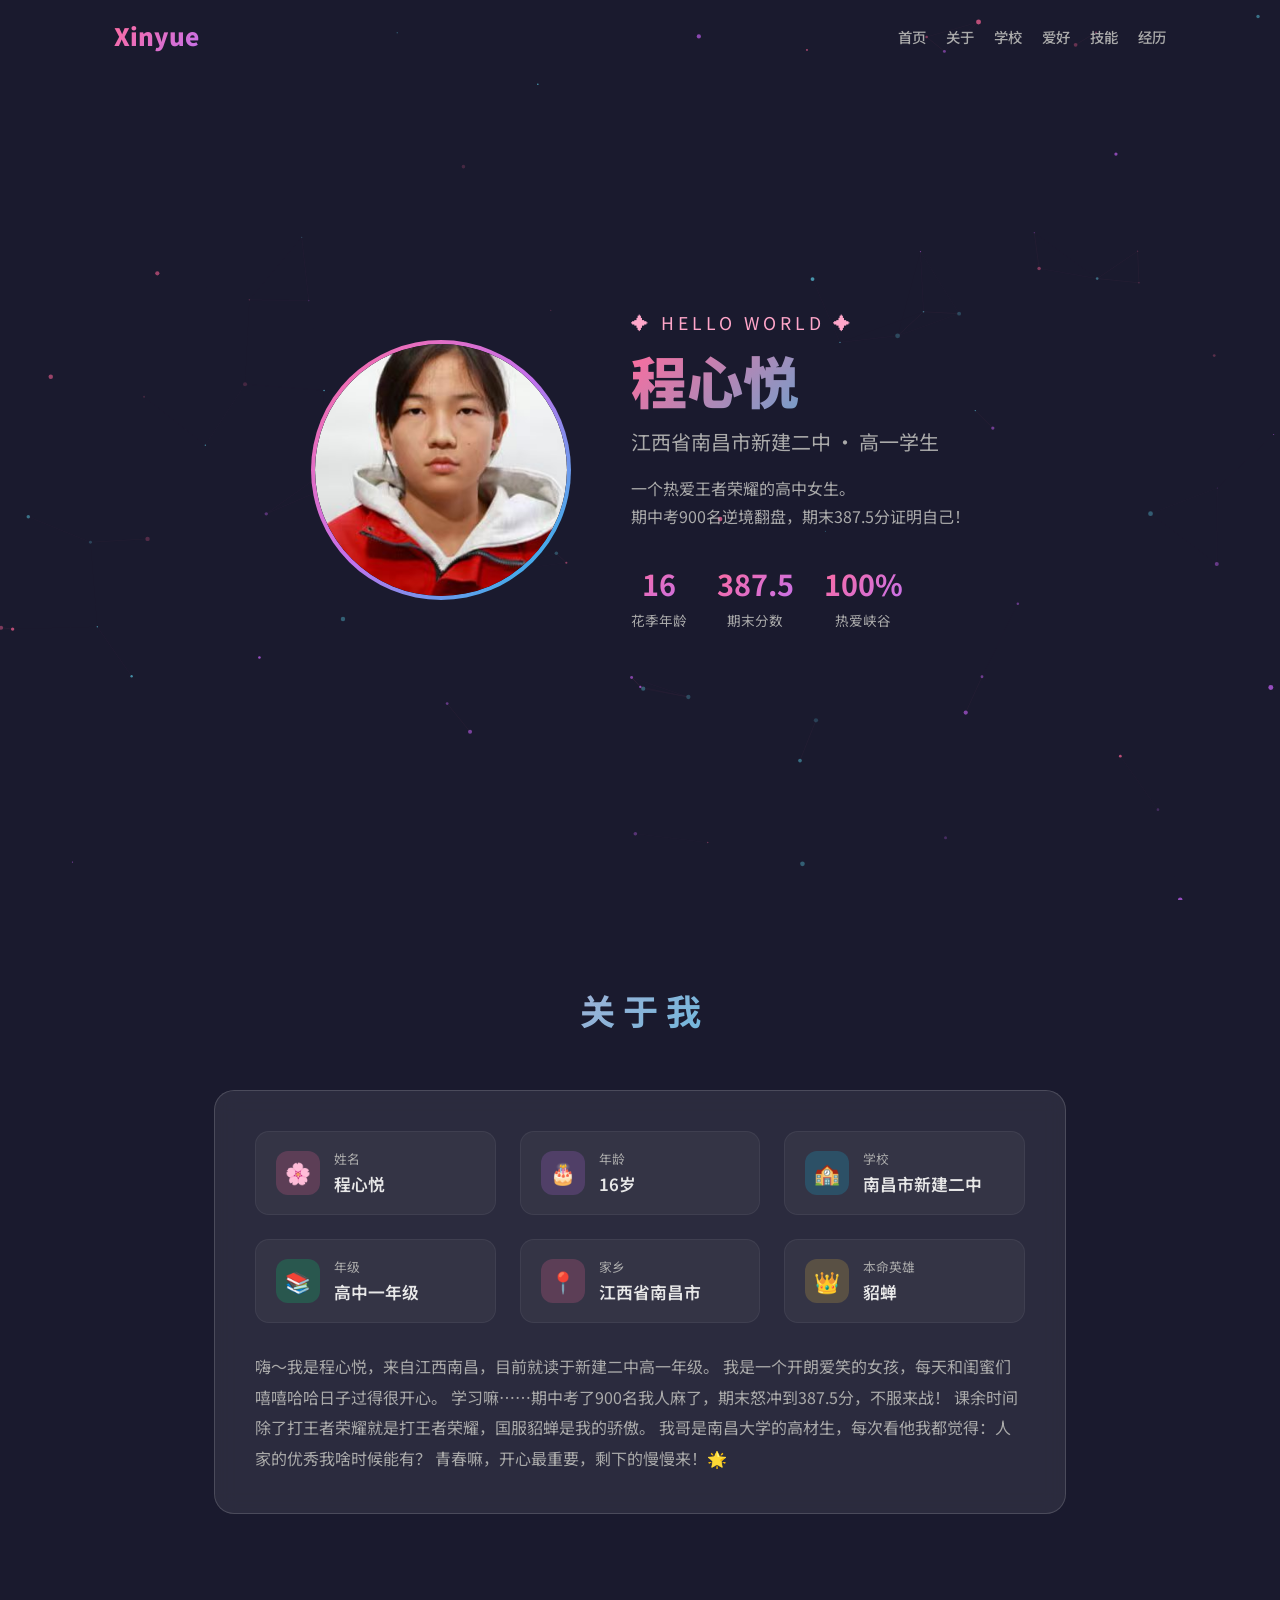
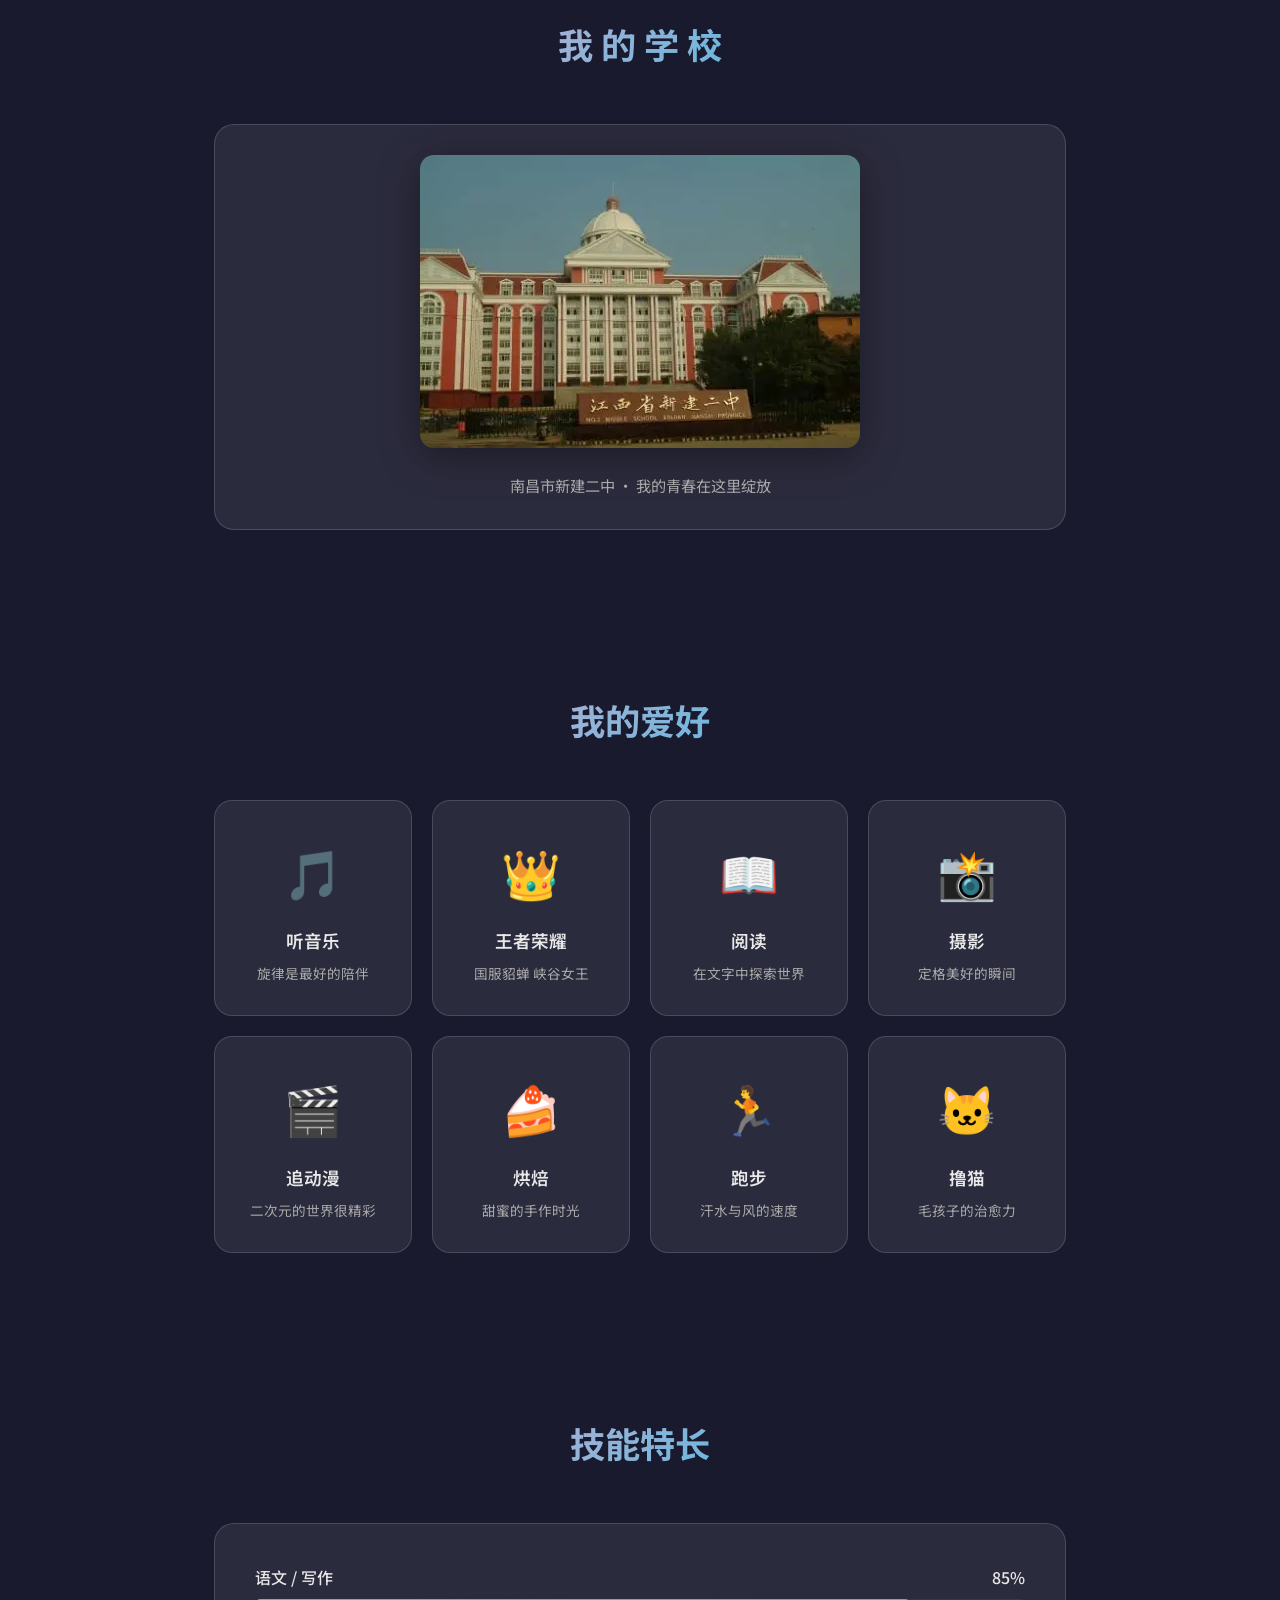
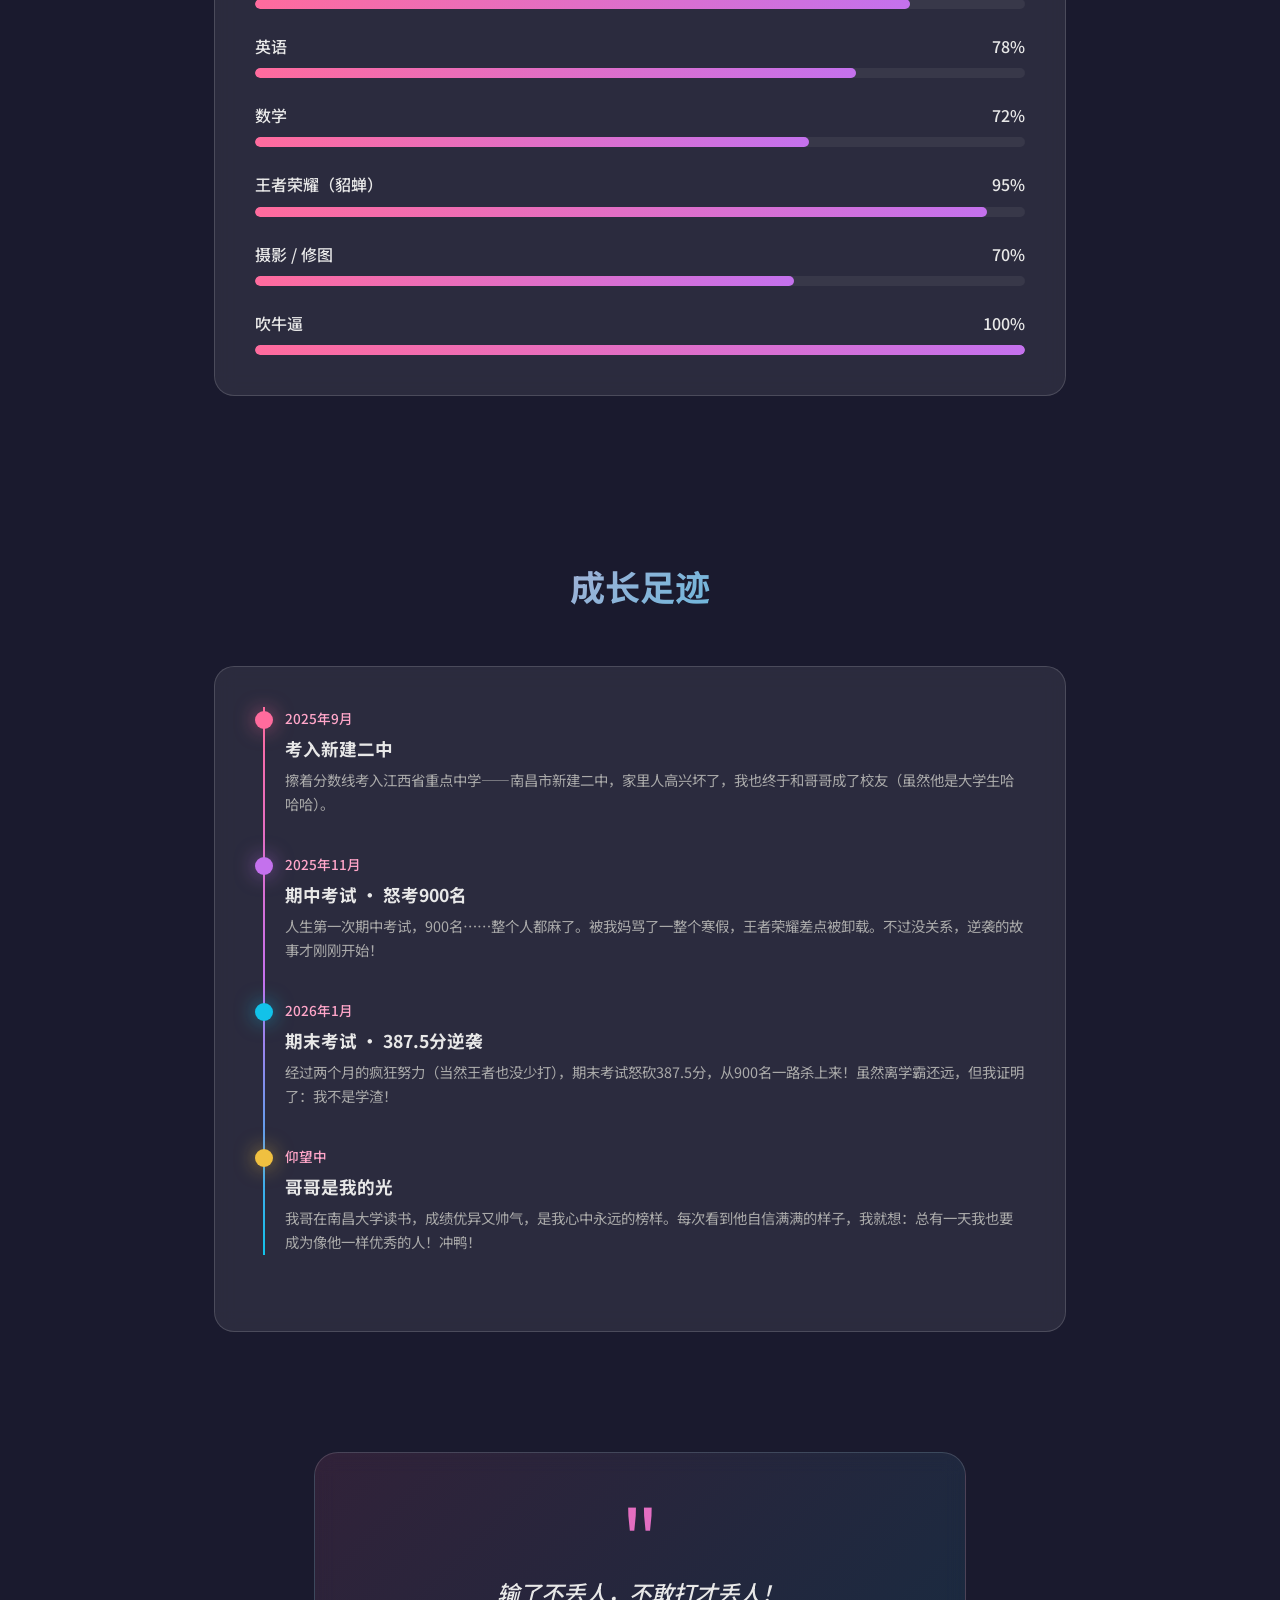
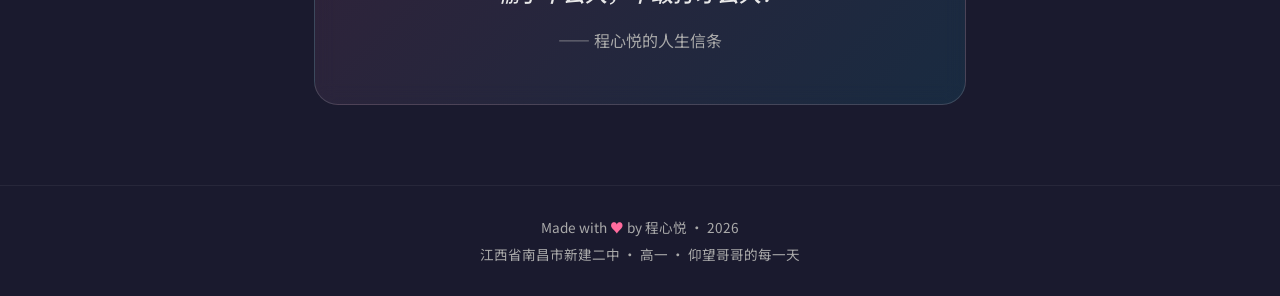
==== commit 2cc1d9e8: "更换正确的学校图片" ====
--- a/index.html
+++ b/index.html
@@ -462,7 +462,7 @@
 <section class="section" id="school" style="padding-top:20px;">
   <h2 class="section-title">我 的 学 校</h2>
   <div class="glass-card" style="text-align:center;padding:30px;">
-    <img src="images/school.png" alt="南昌市新建二中" class="school-img">
+    <img src="images/school.webp" alt="南昌市新建二中" class="school-img">
     <p style="margin-top:18px;color:var(--text-dim);font-size:0.95rem;">南昌市新建二中 · 我的青春在这里绽放</p>
   </div>
 </section>
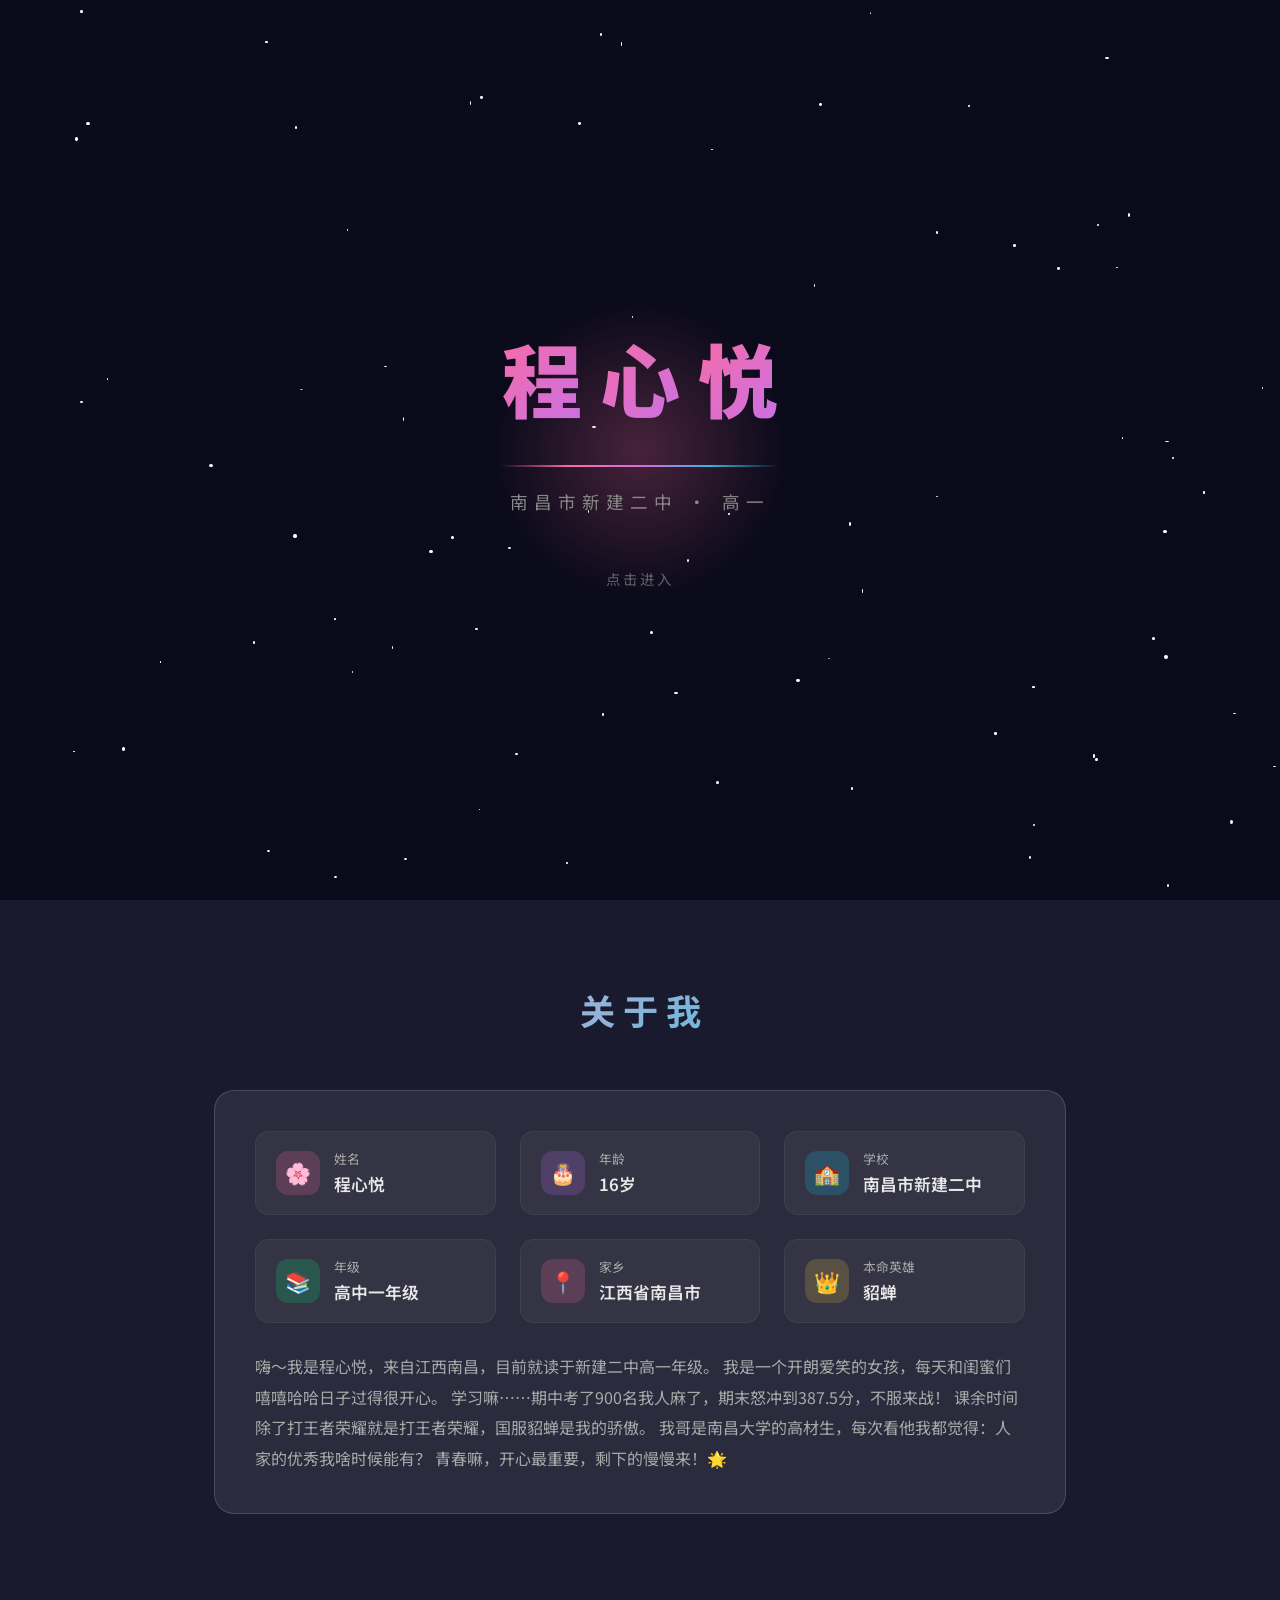
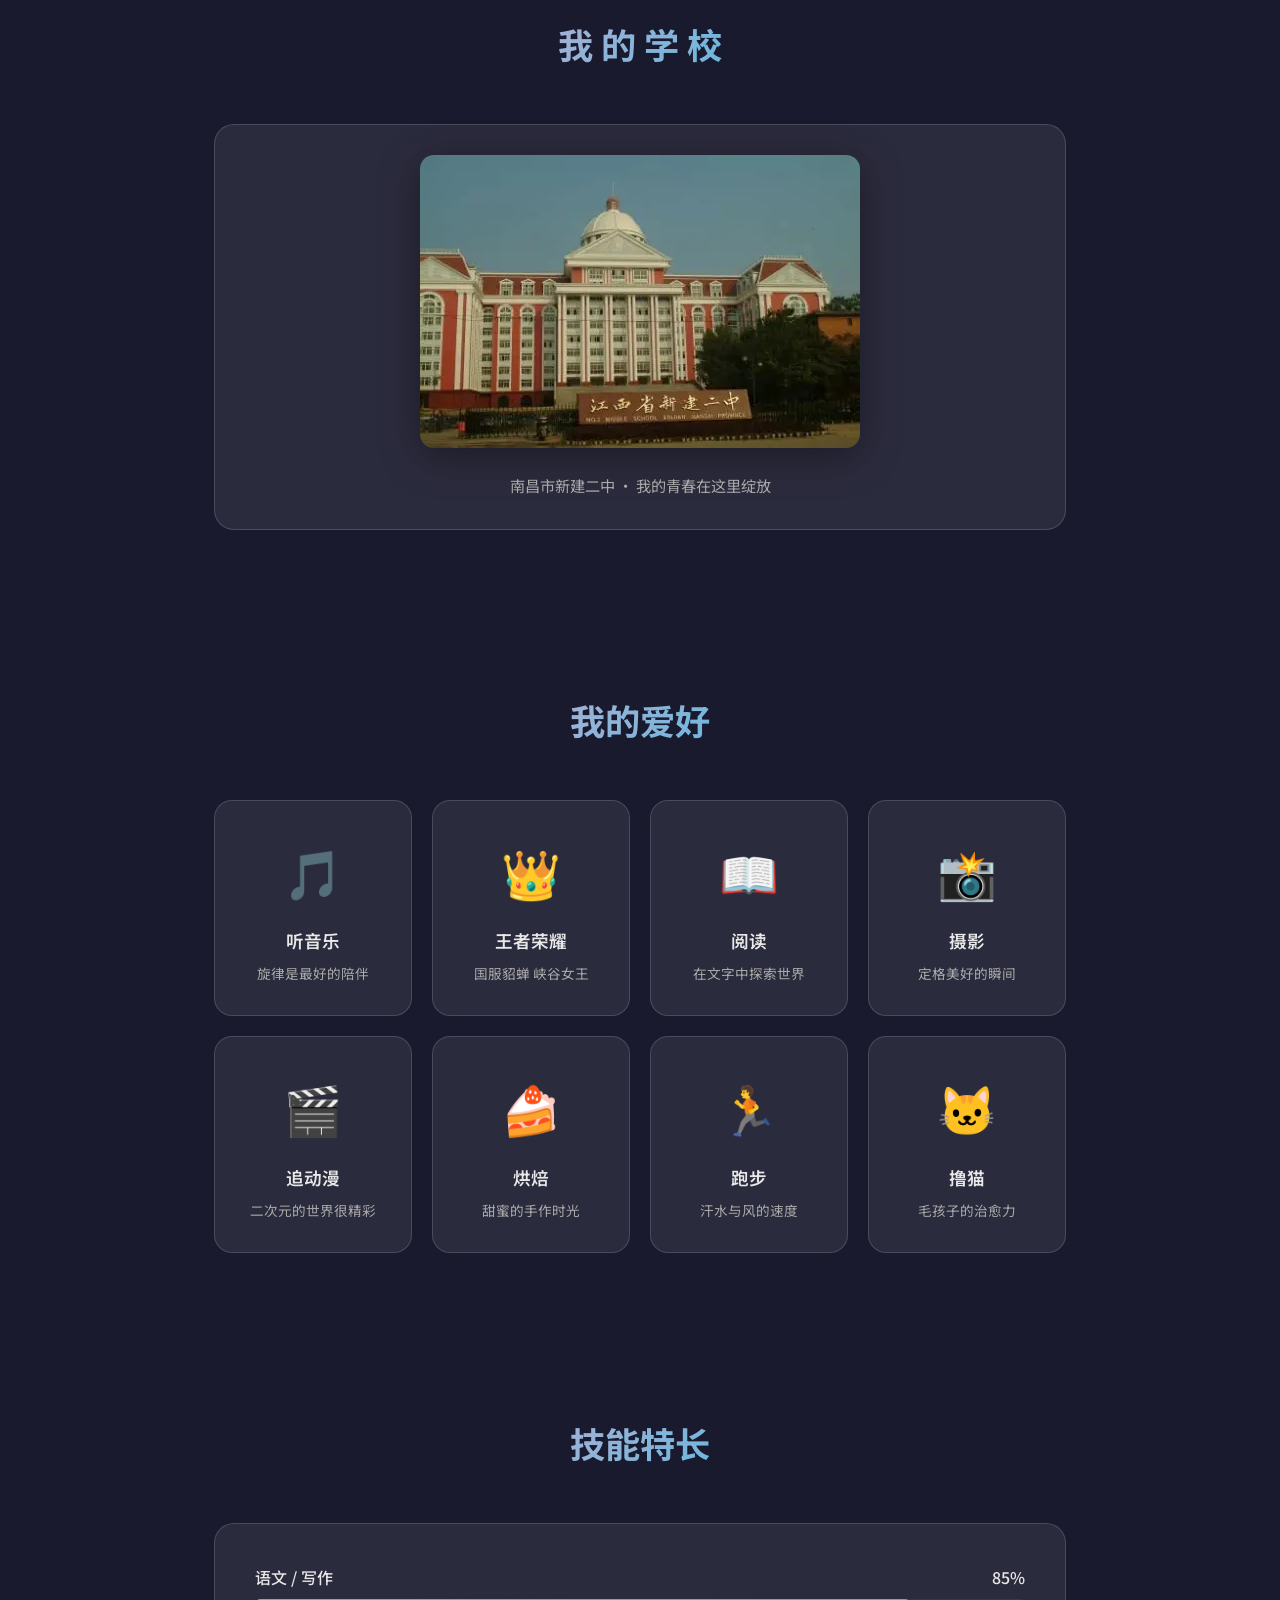
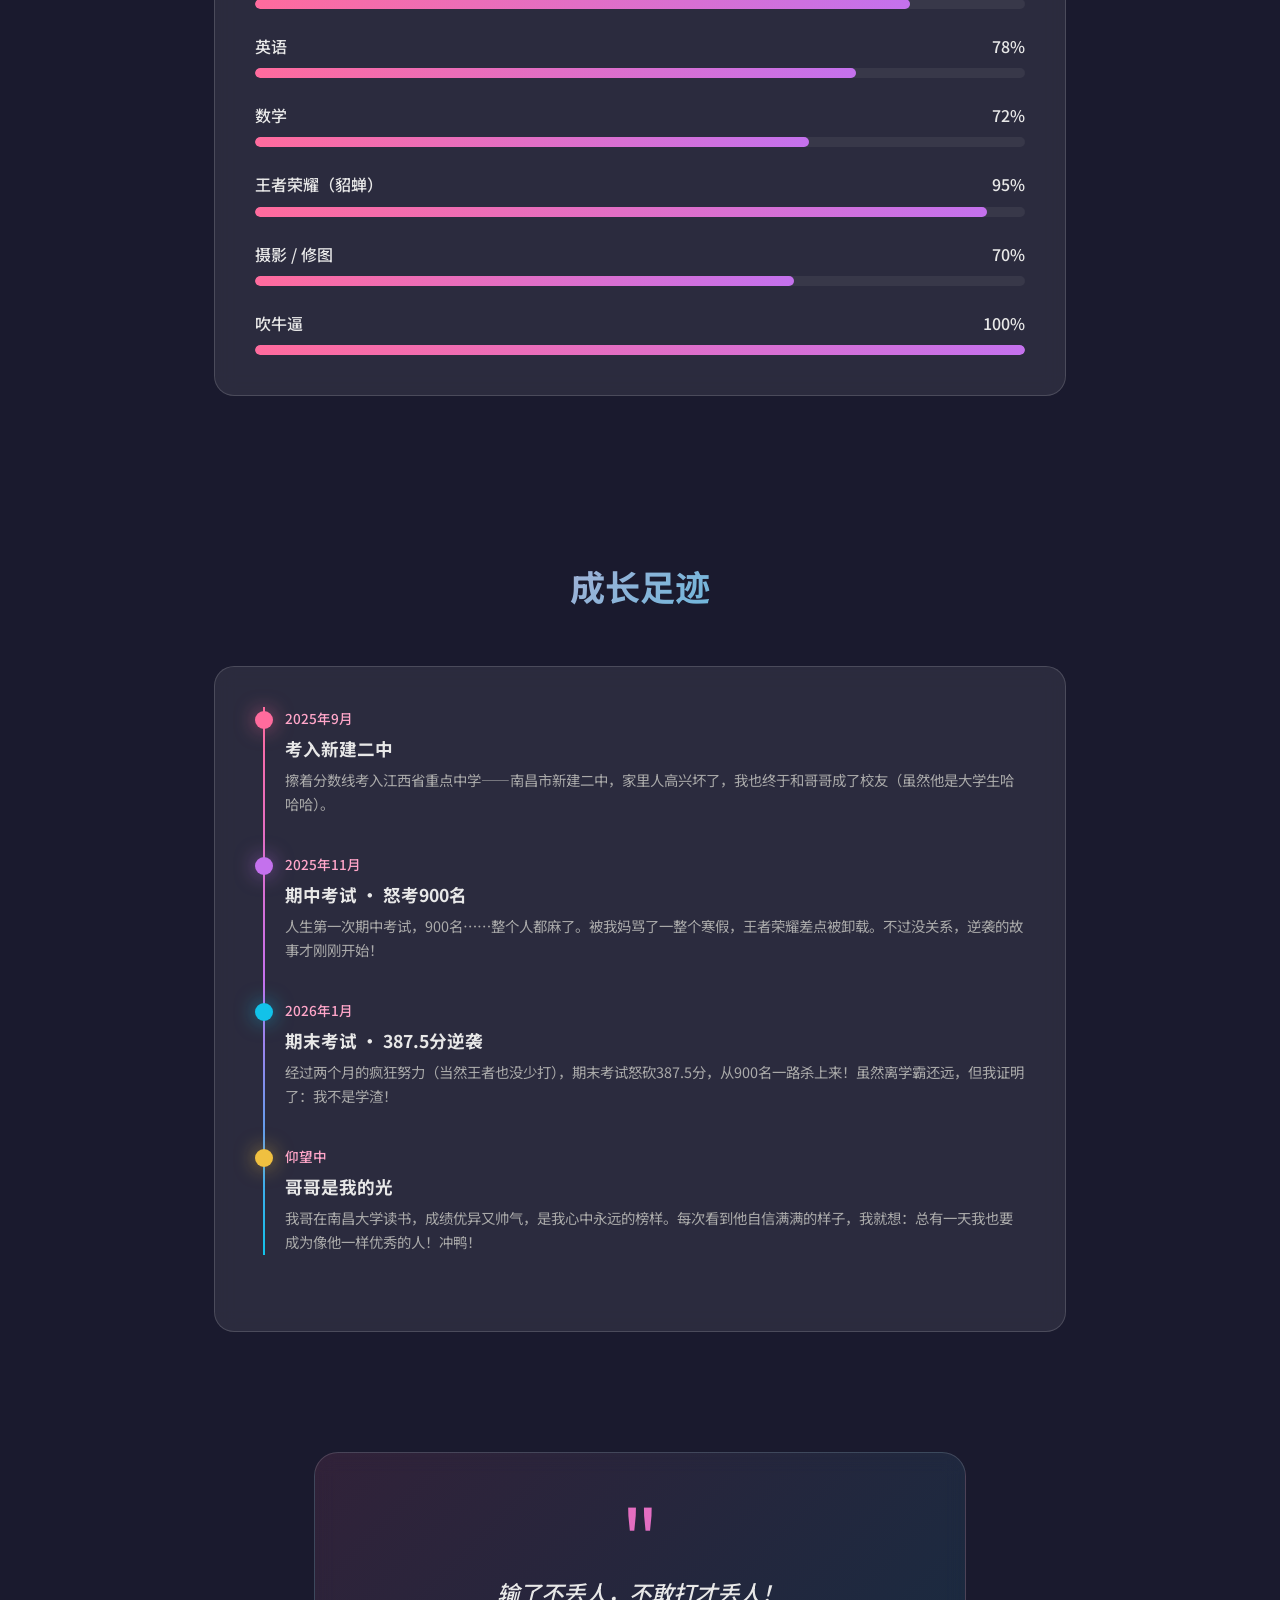
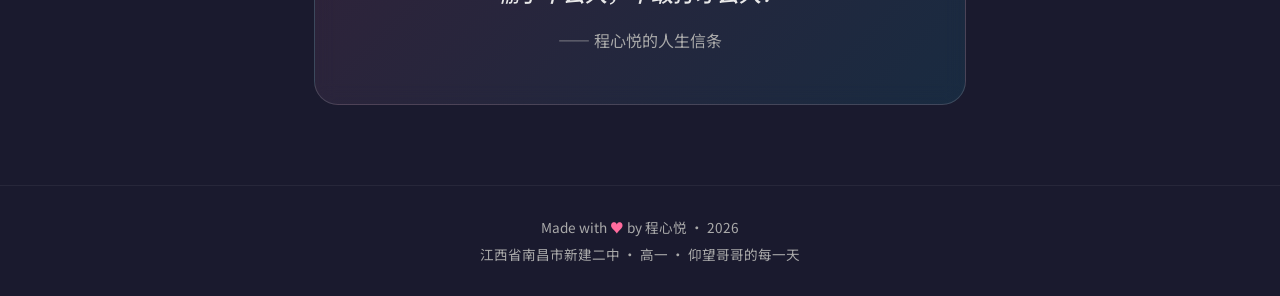
==== commit 9c626d56: "添加炫酷出场动画：名字逐字掉落+星星闪烁+点击进入" ====
--- a/index.html
+++ b/index.html
@@ -356,6 +356,122 @@
   }
   .school-img:hover { transform: scale(1.02); }
 
+  /* ====== 出场动画 ====== */
+  #intro-overlay {
+    position: fixed;
+    top: 0; left: 0;
+    width: 100%; height: 100%;
+    z-index: 9999;
+    background: #0a0a1a;
+    display: flex;
+    align-items: center;
+    justify-content: center;
+    transition: opacity 0.8s ease, visibility 0.8s ease;
+    cursor: pointer;
+  }
+  #intro-overlay.hidden {
+    opacity: 0;
+    visibility: hidden;
+    pointer-events: none;
+  }
+  .intro-starfield {
+    position: absolute;
+    top: 0; left: 0;
+    width: 100%; height: 100%;
+    overflow: hidden;
+  }
+  .intro-star {
+    position: absolute;
+    background: #fff;
+    border-radius: 50%;
+    animation: starTwinkle 2s ease-in-out infinite;
+  }
+  @keyframes starTwinkle {
+    0%, 100% { opacity: 0.2; transform: scale(1); }
+    50% { opacity: 1; transform: scale(2); }
+  }
+  .intro-content {
+    position: relative;
+    text-align: center;
+    z-index: 1;
+  }
+  .intro-glow {
+    position: absolute;
+    top: 50%; left: 50%;
+    transform: translate(-50%, -50%);
+    width: 300px; height: 300px;
+    background: radial-gradient(circle, rgba(255,107,157,0.25) 0%, transparent 70%);
+    border-radius: 50%;
+    animation: glowPulse 2s ease-in-out infinite;
+  }
+  @keyframes glowPulse {
+    0%, 100% { transform: translate(-50%, -50%) scale(1); opacity: 0.6; }
+    50% { transform: translate(-50%, -50%) scale(1.3); opacity: 1; }
+  }
+  .intro-name-wrap {
+    display: flex;
+    gap: 18px;
+    justify-content: center;
+    margin-bottom: 20px;
+  }
+  .intro-char {
+    font-size: 5rem;
+    font-weight: 900;
+    display: inline-block;
+    background: linear-gradient(135deg, #ff6b9d, #c471ed, #12c2e9);
+    background-size: 200% 200%;
+    -webkit-background-clip: text;
+    -webkit-text-fill-color: transparent;
+    background-clip: text;
+    animation: charDrop 0.7s ease-out forwards, charFloat 3s ease-in-out infinite, gradientShift 3s ease infinite;
+    opacity: 0;
+    transform: translateY(-80px);
+    animation-delay: calc(var(--i) * 0.15s), calc(var(--i) * 0.15s + 0.7s), 0s;
+  }
+  @keyframes charDrop {
+    to { opacity: 1; transform: translateY(0); }
+  }
+  @keyframes charFloat {
+    0%, 100% { transform: translateY(0); }
+    50% { transform: translateY(-12px); }
+  }
+  @keyframes gradientShift {
+    0% { background-position: 0% 50%; }
+    50% { background-position: 100% 50%; }
+    100% { background-position: 0% 50%; }
+  }
+  .intro-divider {
+    width: 0;
+    height: 2px;
+    background: linear-gradient(90deg, transparent, #ff6b9d, #c471ed, #12c2e9, transparent);
+    margin: 0 auto 20px;
+    animation: dividerExpand 0.8s ease-out 0.7s forwards;
+  }
+  @keyframes dividerExpand {
+    to { width: 280px; }
+  }
+  .intro-sub {
+    font-size: 1.1rem;
+    color: #888;
+    letter-spacing: 6px;
+    animation: fadeInUp 0.8s ease 0.9s both;
+  }
+  .intro-hint {
+    margin-top: 50px;
+    font-size: 0.9rem;
+    color: rgba(255,255,255,0.35);
+    letter-spacing: 3px;
+    animation: fadeInUp 0.8s ease 1.3s both, hintBlink 2s ease-in-out 2s infinite;
+  }
+  @keyframes hintBlink {
+    0%, 100% { opacity: 0.35; }
+    50% { opacity: 0.8; }
+  }
+  @media (max-width: 768px) {
+    .intro-char { font-size: 3rem; }
+    #intro-overlay { padding: 20px; }
+  }
+
   @media (max-width: 768px) {
     .hero-name { font-size: 2.4rem; }
     .hero-content { gap: 30px; }
@@ -368,6 +484,22 @@
 </style>
 </head>
 <body>
+
+<!-- 出场动画 -->
+<div id="intro-overlay">
+  <div class="intro-starfield"></div>
+  <div class="intro-content">
+    <div class="intro-glow"></div>
+    <div class="intro-name-wrap">
+      <span class="intro-char" style="--i:0">程</span>
+      <span class="intro-char" style="--i:1">心</span>
+      <span class="intro-char" style="--i:2">悦</span>
+    </div>
+    <div class="intro-divider"></div>
+    <p class="intro-sub">南昌市新建二中 · 高一</p>
+    <div class="intro-hint">点击进入</div>
+  </div>
+</div>
 
 <canvas id="particles"></canvas>
 
@@ -591,6 +723,34 @@
 </footer>
 
 <script>
+// ====== 出场动画 ======
+(function() {
+  const overlay = document.getElementById('intro-overlay');
+  const starfield = overlay.querySelector('.intro-starfield');
+
+  // 生成星星
+  for (let i = 0; i < 80; i++) {
+    const star = document.createElement('div');
+    star.className = 'intro-star';
+    star.style.cssText = `
+      left:${Math.random()*100}%; top:${Math.random()*100}%;
+      width:${Math.random()*3+1}px; height:${Math.random()*3+1}px;
+      animation-delay:${Math.random()*3}s;
+    `;
+    starfield.appendChild(star);
+  }
+
+  // 点击关闭
+  const closeIntro = () => {
+    overlay.classList.add('hidden');
+    setTimeout(() => overlay.remove(), 800);
+  };
+  overlay.addEventListener('click', closeIntro);
+  // 5秒后自动消失
+  setTimeout(closeIntro, 5000);
+})();
+
+// ====== 粒子背景 ======
 const canvas = document.getElementById('particles');
 const ctx = canvas.getContext('2d');
 let particles = [];
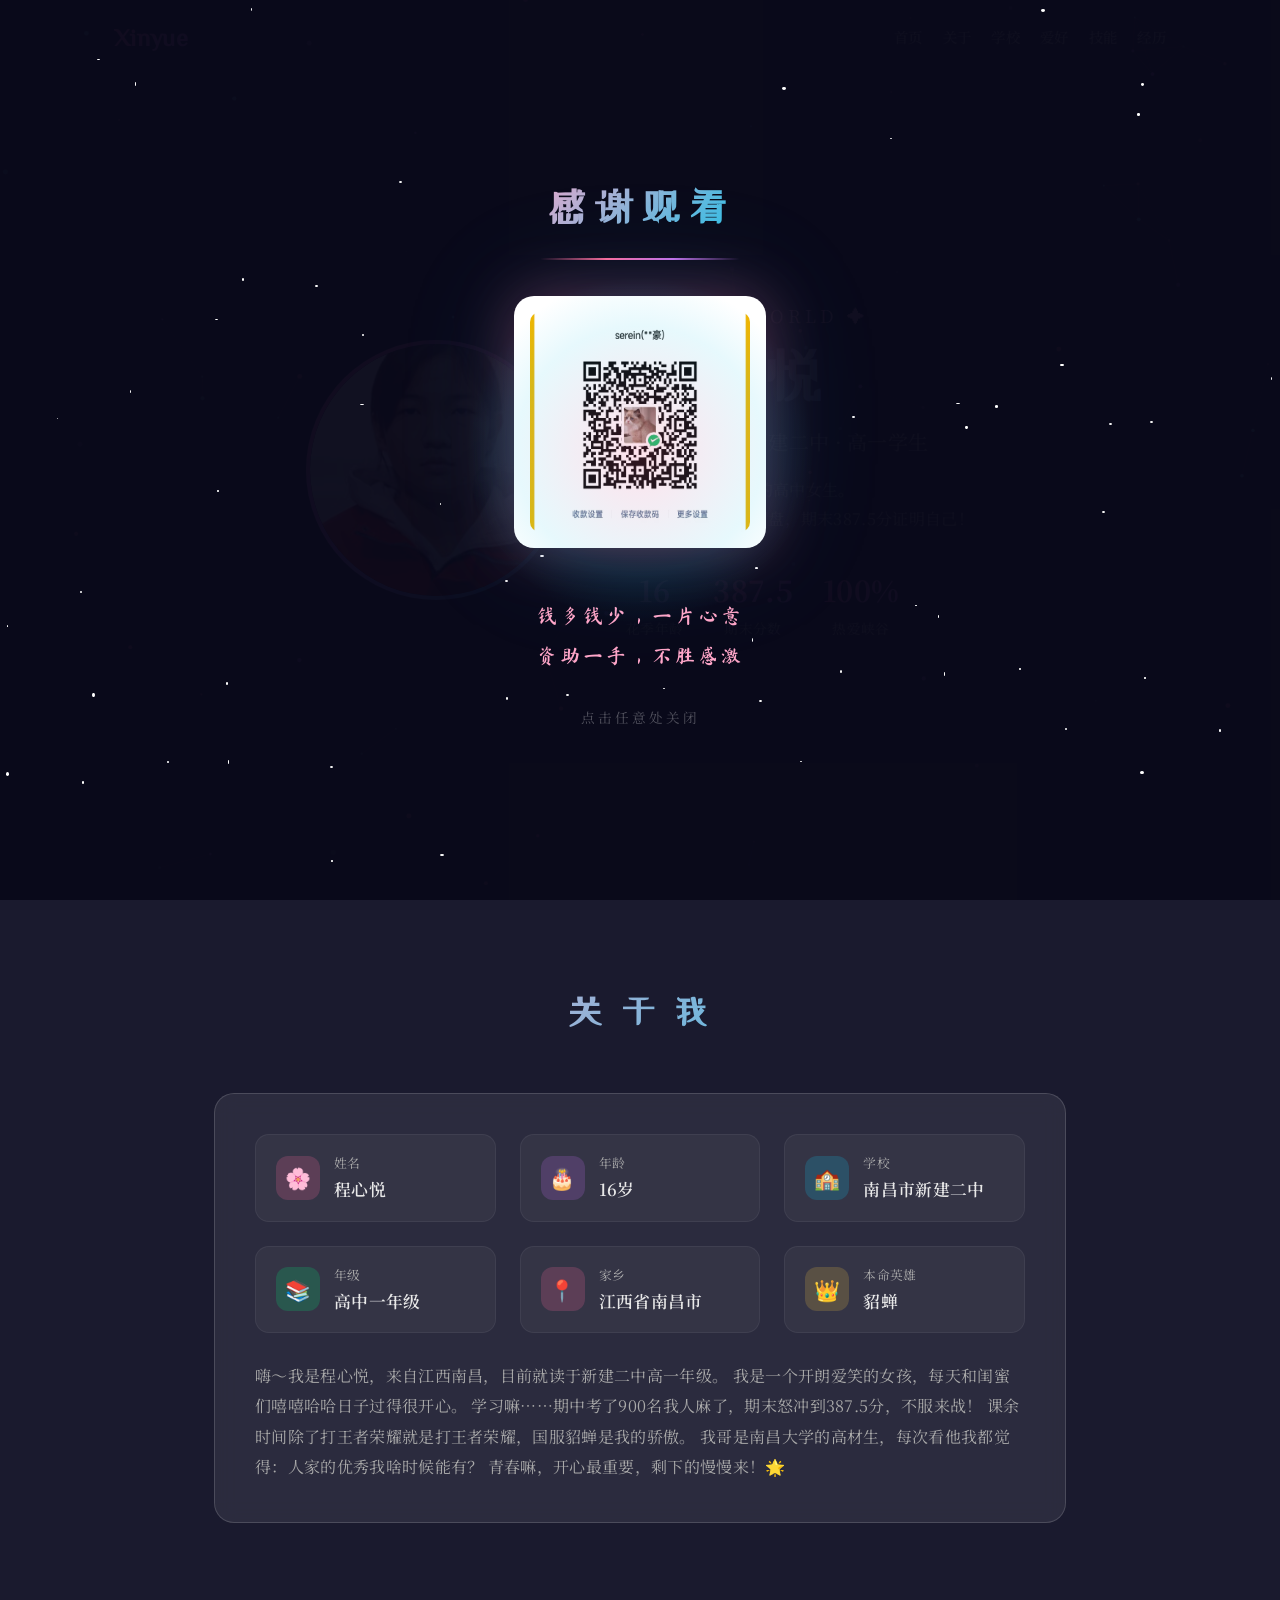
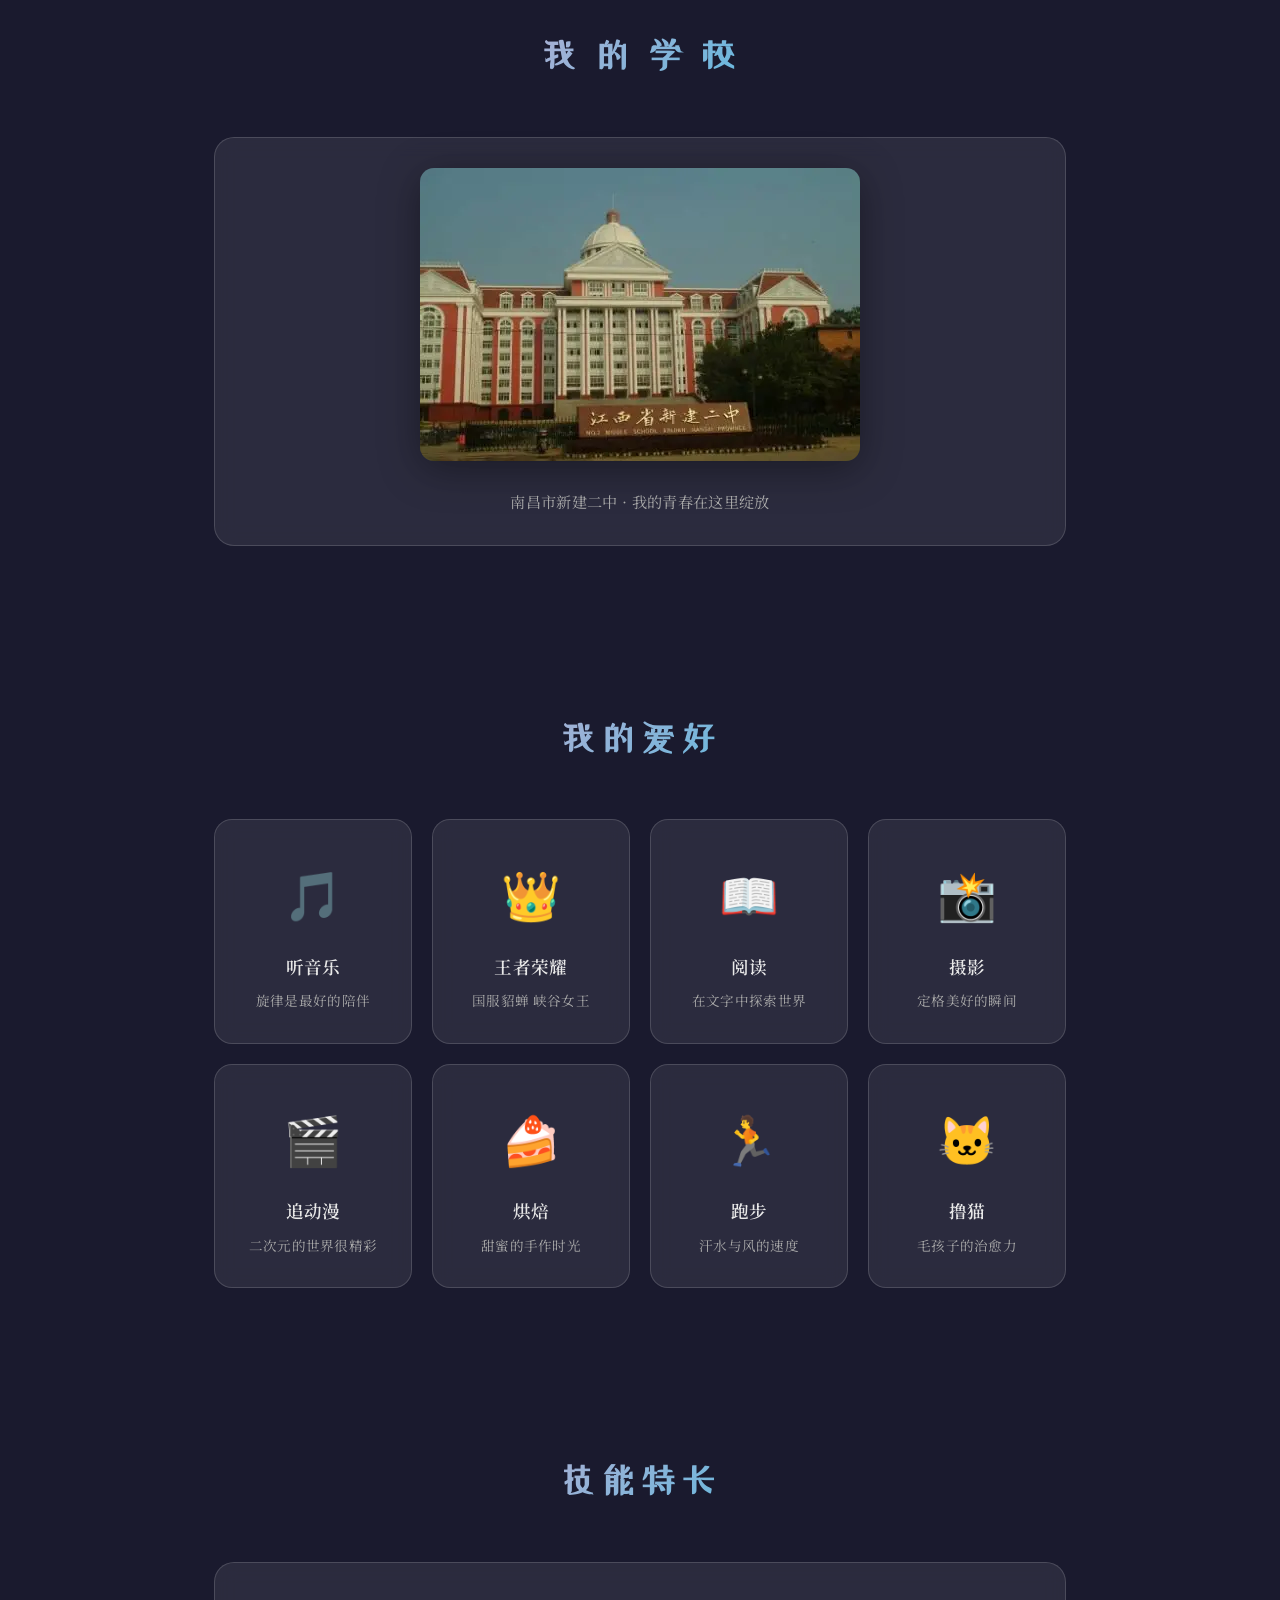
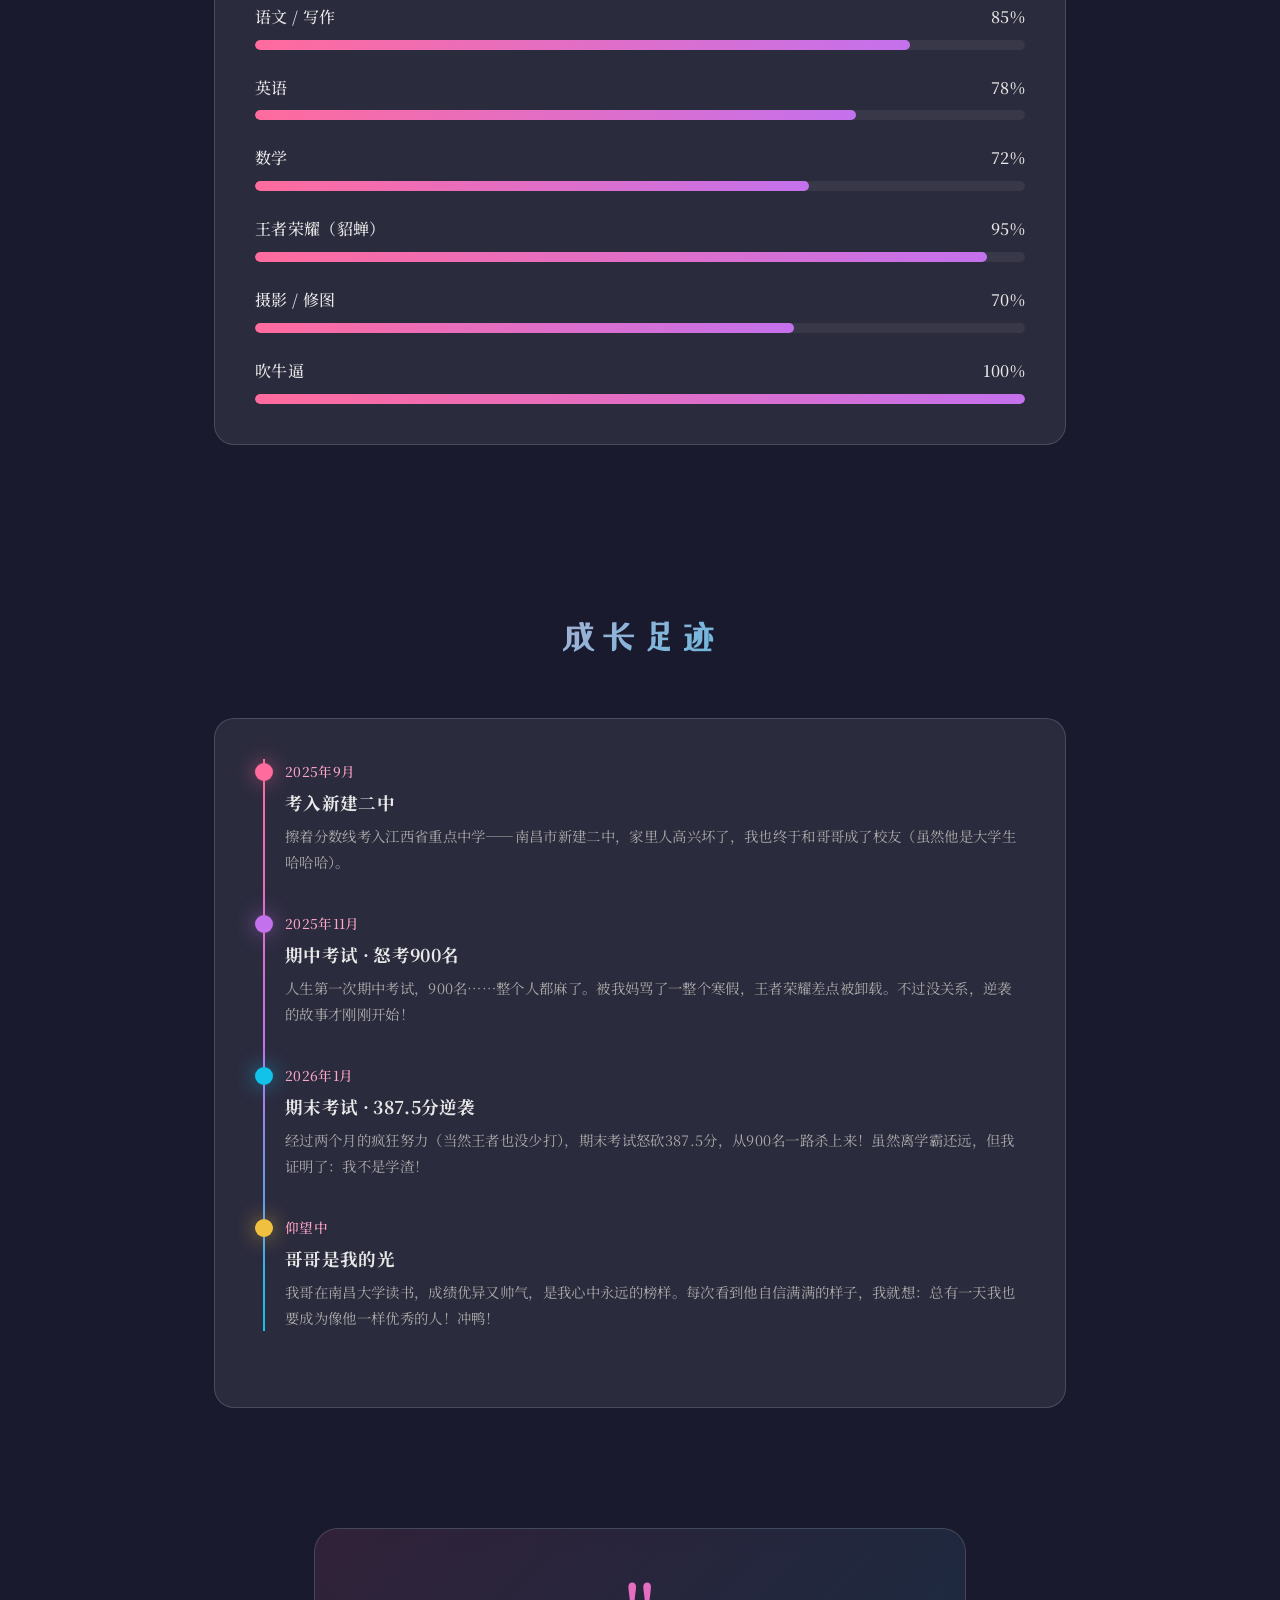
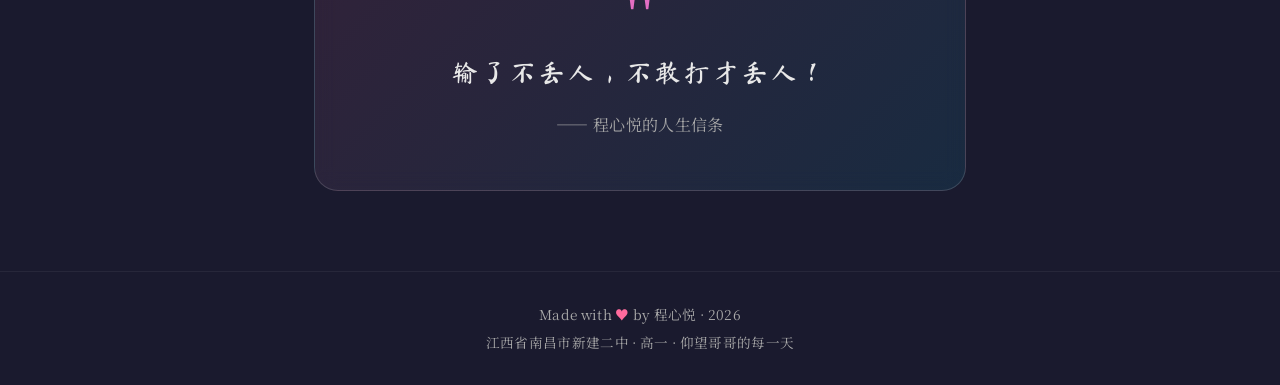
==== commit feadfa35: "添加闭幕动画、旋转头像入场和优化字体 - 滚动到底部显示闭幕动画与收款码 - 开幕动画结束后头像3D旋转入场 - 字体优化为衬线字体，标题使用站酷小薇体" ====
--- a/index.html
+++ b/index.html
@@ -15,7 +15,7 @@
 <meta property="og:type" content="website">
 <meta name="twitter:card" content="summary_large_image">
 <style>
-  @import url('https://fonts.googleapis.com/css2?family=Noto+Sans+SC:wght@300;400;500;700;900&display=swap');
+  @import url('https://fonts.googleapis.com/css2?family=Noto+Serif+SC:wght@300;400;500;600;700;900&family=ZCOOL+XiaoWei&family=Ma+Shan+Zheng&family=Noto+Sans+SC:wght@300;400;500;700;900&display=swap');
 
   * { margin: 0; padding: 0; box-sizing: border-box; }
 
@@ -35,11 +35,13 @@
   html { scroll-behavior: smooth; }
 
   body {
-    font-family: 'Noto Sans SC', sans-serif;
+    font-family: 'Noto Serif SC', 'Noto Sans SC', 'Ma Shan Zheng', serif;
     background: var(--dark);
     color: var(--text);
     overflow-x: hidden;
-    line-height: 1.7;
+    line-height: 1.8;
+    font-weight: 400;
+    letter-spacing: 0.02em;
   }
 
   #particles {
@@ -73,8 +75,9 @@
     align-items: center;
   }
   .nav-logo {
+    font-family: 'ZCOOL XiaoWei', 'Noto Serif SC', serif;
     font-size: 1.5rem;
-    font-weight: 900;
+    font-weight: 700;
     background: linear-gradient(135deg, var(--pink), var(--purple));
     -webkit-background-clip: text;
     -webkit-text-fill-color: transparent;
@@ -154,14 +157,16 @@
     animation: fadeInUp 0.8s ease;
   }
   .hero-name {
-    font-size: 3.5rem;
-    font-weight: 900;
+    font-family: 'ZCOOL XiaoWei', 'Noto Serif SC', serif;
+    font-size: 3.8rem;
+    font-weight: 700;
     background: linear-gradient(135deg, var(--pink), var(--blue));
     -webkit-background-clip: text;
     -webkit-text-fill-color: transparent;
     background-clip: text;
     animation: fadeInUp 0.8s ease 0.15s both;
     line-height: 1.2;
+    letter-spacing: 6px;
   }
   .hero-subtitle {
     font-size: 1.25rem;
@@ -198,6 +203,7 @@
     padding: 80px 24px;
   }
   .section-title {
+    font-family: 'ZCOOL XiaoWei', 'Noto Serif SC', serif;
     font-size: 2.2rem;
     font-weight: 700;
     text-align: center;
@@ -206,6 +212,7 @@
     -webkit-background-clip: text;
     -webkit-text-fill-color: transparent;
     background-clip: text;
+    letter-spacing: 4px;
   }
 
   .glass-card {
@@ -335,7 +342,7 @@
     -webkit-text-fill-color: transparent;
     background-clip: text;
   }
-  .quote-text { font-size: 1.4rem; font-weight: 500; font-style: italic; margin: -10px 0 16px; }
+  .quote-text { font-family: 'Ma Shan Zheng', 'Noto Serif SC', cursive; font-size: 1.6rem; font-weight: 500; margin: -10px 0 16px; letter-spacing: 3px; }
   .quote-author { color: var(--text-dim); }
 
   .footer {
@@ -357,6 +364,138 @@
   .school-img:hover { transform: scale(1.02); }
 
   /* ====== 出场动画 ====== */
+
+  /* ====== 旋转头像入场 ====== */
+  .hero-photo.spin-in .photo-ring {
+    animation: avatarSpinIn 1.2s cubic-bezier(0.25, 0.46, 0.45, 0.94) forwards;
+  }
+  @keyframes avatarSpinIn {
+    0% { transform: perspective(800px) rotateY(90deg) scale(0.6); opacity: 0; }
+    60% { transform: perspective(800px) rotateY(-10deg) scale(1.05); opacity: 1; }
+    80% { transform: perspective(800px) rotateY(5deg) scale(0.98); }
+    100% { transform: perspective(800px) rotateY(0deg) scale(1); opacity: 1; }
+  }
+  .hero-photo.spin-in .photo-ring::after {
+    content: '';
+    position: absolute;
+    top: -8px; left: -8px; right: -8px; bottom: -8px;
+    border-radius: 50%;
+    border: 3px solid transparent;
+    border-top-color: var(--pink);
+    border-right-color: var(--purple);
+    animation: ringSparkle 0.8s ease-out 0.6s forwards;
+    opacity: 0;
+  }
+  @keyframes ringSparkle {
+    0% { opacity: 0; transform: scale(0.8); }
+    50% { opacity: 1; }
+    100% { opacity: 0; transform: scale(1.4); }
+  }
+
+  /* ====== 闭幕动画 ====== */
+  #outro-overlay {
+    position: fixed;
+    top: 0; left: 0;
+    width: 100%; height: 100%;
+    z-index: 9998;
+    background: rgba(10, 10, 26, 0.97);
+    display: flex;
+    align-items: center;
+    justify-content: center;
+    transition: opacity 0.8s ease, visibility 0.8s ease;
+    opacity: 0;
+    visibility: hidden;
+    pointer-events: none;
+    cursor: pointer;
+  }
+  #outro-overlay.show {
+    opacity: 1;
+    visibility: visible;
+    pointer-events: auto;
+  }
+  .outro-starfield {
+    position: absolute;
+    top: 0; left: 0;
+    width: 100%; height: 100%;
+    overflow: hidden;
+  }
+  .outro-star {
+    position: absolute;
+    background: #fff;
+    border-radius: 50%;
+    animation: starTwinkle 2s ease-in-out infinite;
+  }
+  .outro-content {
+    position: relative;
+    text-align: center;
+    z-index: 1;
+    animation: fadeInUp 0.8s ease 0.3s both;
+  }
+  .outro-glow {
+    position: absolute;
+    top: 50%; left: 50%;
+    transform: translate(-50%, -50%);
+    width: 350px; height: 350px;
+    background: radial-gradient(circle, rgba(255,107,157,0.2) 0%, rgba(18,194,233,0.1) 50%, transparent 70%);
+    border-radius: 50%;
+    animation: glowPulse 2.5s ease-in-out infinite;
+  }
+  .outro-title {
+    font-family: 'ZCOOL XiaoWei', 'Noto Serif SC', serif;
+    font-size: 2.5rem;
+    font-weight: 700;
+    margin-bottom: 10px;
+    background: linear-gradient(135deg, var(--pink-light), var(--blue));
+    -webkit-background-clip: text;
+    -webkit-text-fill-color: transparent;
+    background-clip: text;
+    letter-spacing: 6px;
+  }
+  .outro-divider {
+    width: 200px;
+    height: 2px;
+    background: linear-gradient(90deg, transparent, var(--pink), var(--purple), transparent);
+    margin: 16px auto;
+  }
+  .outro-qr-wrap {
+    display: inline-block;
+    background: #fff;
+    border-radius: 20px;
+    padding: 16px;
+    margin: 20px auto;
+    box-shadow: 0 0 60px rgba(255,107,157,0.3), 0 0 120px rgba(18,194,233,0.15);
+    animation: qrFloat 3s ease-in-out infinite;
+  }
+  @keyframes qrFloat {
+    0%, 100% { transform: translateY(0); }
+    50% { transform: translateY(-8px); }
+  }
+  .outro-qr-wrap img {
+    width: 220px;
+    height: 220px;
+    border-radius: 10px;
+    display: block;
+  }
+  .outro-msg {
+    font-family: 'Ma Shan Zheng', 'Noto Serif SC', cursive;
+    font-size: 1.25rem;
+    color: var(--pink-light);
+    margin-top: 18px;
+    letter-spacing: 3px;
+    line-height: 2;
+  }
+  .outro-hint {
+    margin-top: 30px;
+    font-size: 0.85rem;
+    color: rgba(255,255,255,0.3);
+    letter-spacing: 3px;
+    animation: hintBlink 2s ease-in-out infinite;
+  }
+  @media (max-width: 768px) {
+    .outro-title { font-size: 1.8rem; }
+    .outro-qr-wrap img { width: 170px; height: 170px; }
+    .outro-msg { font-size: 1.05rem; letter-spacing: 2px; }
+  }
   #intro-overlay {
     position: fixed;
     top: 0; left: 0;
@@ -415,8 +554,9 @@
     margin-bottom: 20px;
   }
   .intro-char {
-    font-size: 5rem;
-    font-weight: 900;
+    font-family: 'ZCOOL XiaoWei', 'Noto Serif SC', serif;
+    font-size: 5.5rem;
+    font-weight: 700;
     display: inline-block;
     background: linear-gradient(135deg, #ff6b9d, #c471ed, #12c2e9);
     background-size: 200% 200%;
@@ -717,6 +857,21 @@
   </div>
 </div>
 
+<!-- 闭幕动画 -->
+<div id="outro-overlay">
+  <div class="outro-starfield"></div>
+  <div class="outro-content">
+    <div class="outro-glow"></div>
+    <div class="outro-title">感谢观看</div>
+    <div class="outro-divider"></div>
+    <div class="outro-qr-wrap">
+      <img src="images/qrcode.jpg" alt="收款码">
+    </div>
+    <p class="outro-msg">钱多钱少，一片心意<br>资助一手，不胜感激</p>
+    <div class="outro-hint">点击任意处关闭</div>
+  </div>
+</div>
+
 <footer class="footer">
   <p>Made with <span class="heart">♥</span> by 程心悦 · 2026</p>
   <p style="margin-top:4px;">江西省南昌市新建二中 · 高一 · 仰望哥哥的每一天</p>
@@ -741,8 +896,12 @@
   }
 
   // 点击关闭
+  const heroPhoto = document.querySelector('.hero-photo');
   const closeIntro = () => {
     overlay.classList.add('hidden');
+    setTimeout(() => {
+      if (heroPhoto) heroPhoto.classList.add('spin-in');
+    }, 300);
     setTimeout(() => overlay.remove(), 800);
   };
   overlay.addEventListener('click', closeIntro);
@@ -833,6 +992,41 @@
   el.style.transition = 'all 0.7s ease';
   cardObserver.observe(el);
 });
+
+// ====== 闭幕动画 ======
+(function() {
+  const outro = document.getElementById('outro-overlay');
+  const starfield = outro.querySelector('.outro-starfield');
+
+  // 生成星星
+  for (let i = 0; i < 60; i++) {
+    const star = document.createElement('div');
+    star.className = 'outro-star';
+    star.style.cssText = `
+      left:${Math.random()*100}%; top:${Math.random()*100}%;
+      width:${Math.random()*3+1}px; height:${Math.random()*3+1}px;
+      animation-delay:${Math.random()*3}s;
+    `;
+    starfield.appendChild(star);
+  }
+
+  // 点击关闭
+  outro.addEventListener('click', () => {
+    outro.classList.remove('show');
+  });
+
+  // 滚动到底部附近时显示
+  let shown = false;
+  window.addEventListener('scroll', () => {
+    if (shown) return;
+    const scrollBottom = window.innerHeight + window.scrollY;
+    const docHeight = document.documentElement.scrollHeight;
+    if (scrollBottom >= docHeight - 80) {
+      shown = true;
+      outro.classList.add('show');
+    }
+  });
+})();
 </script>
 
 </body>
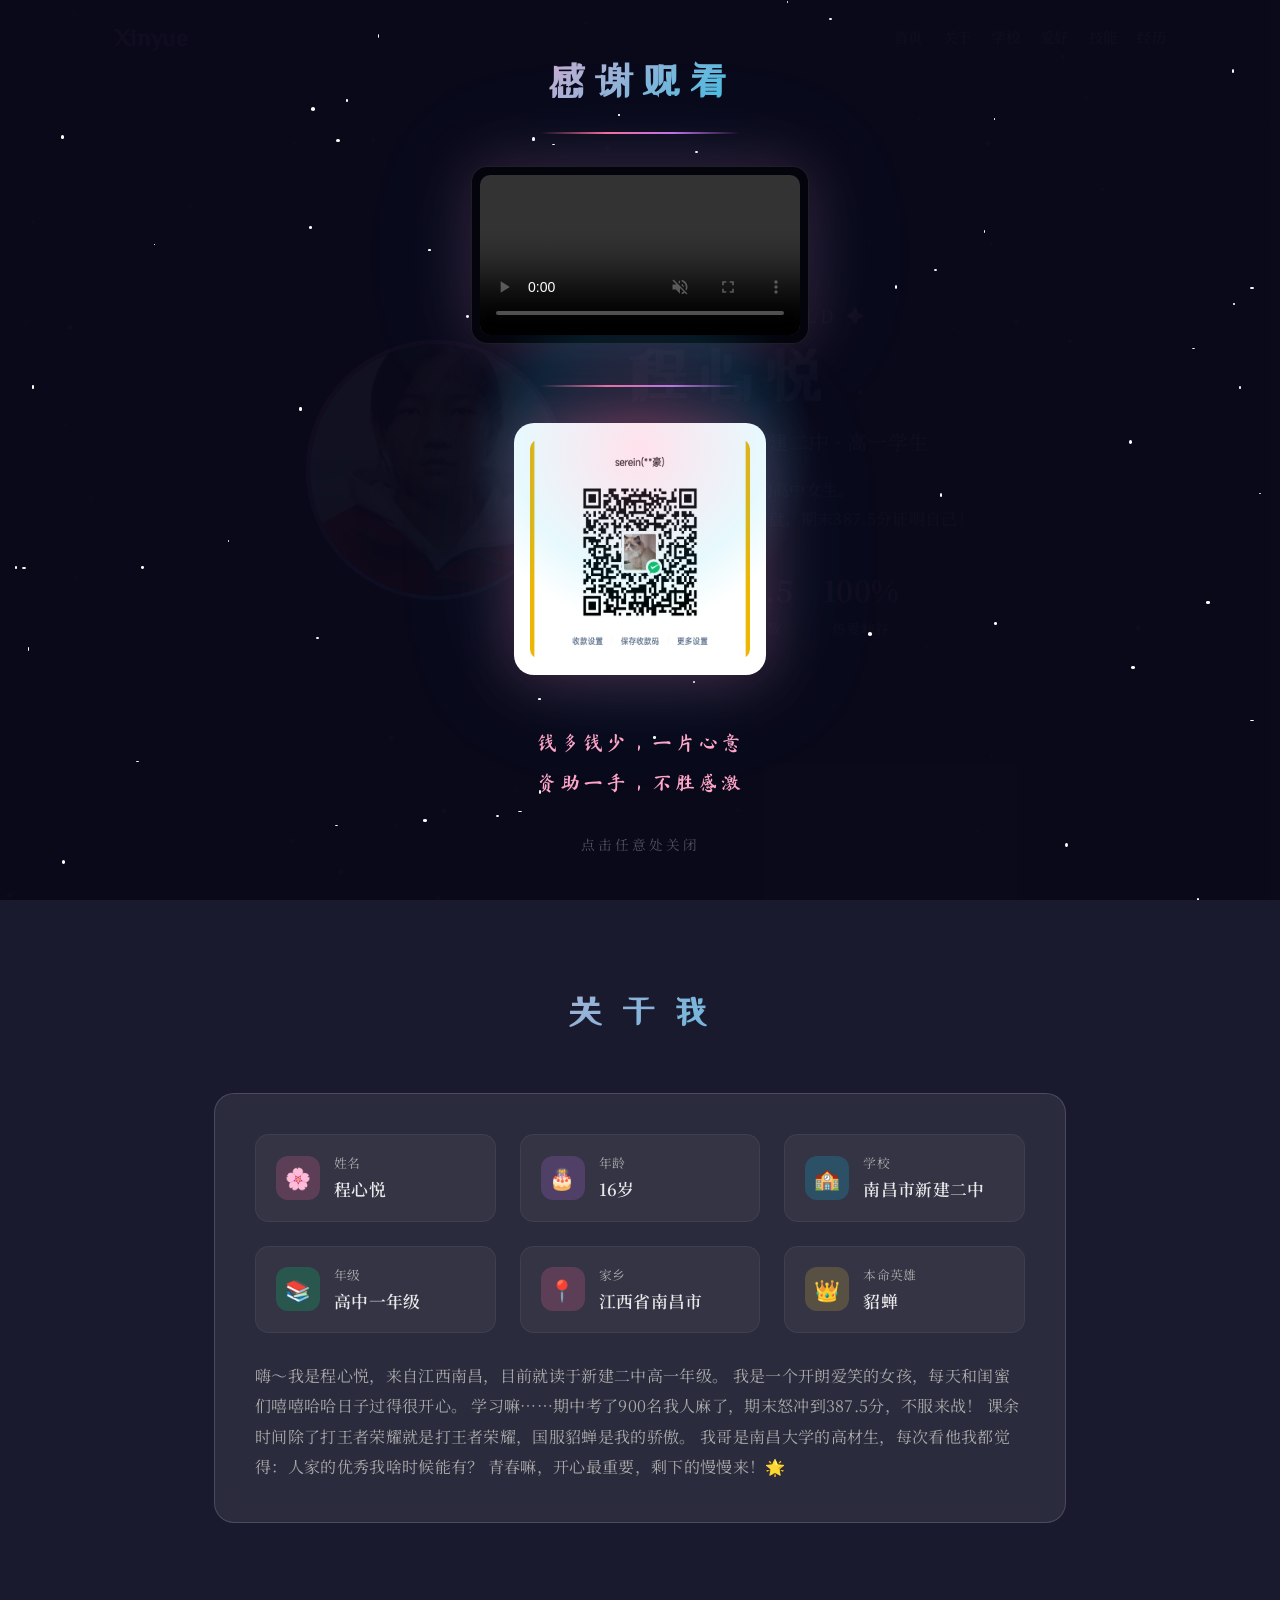
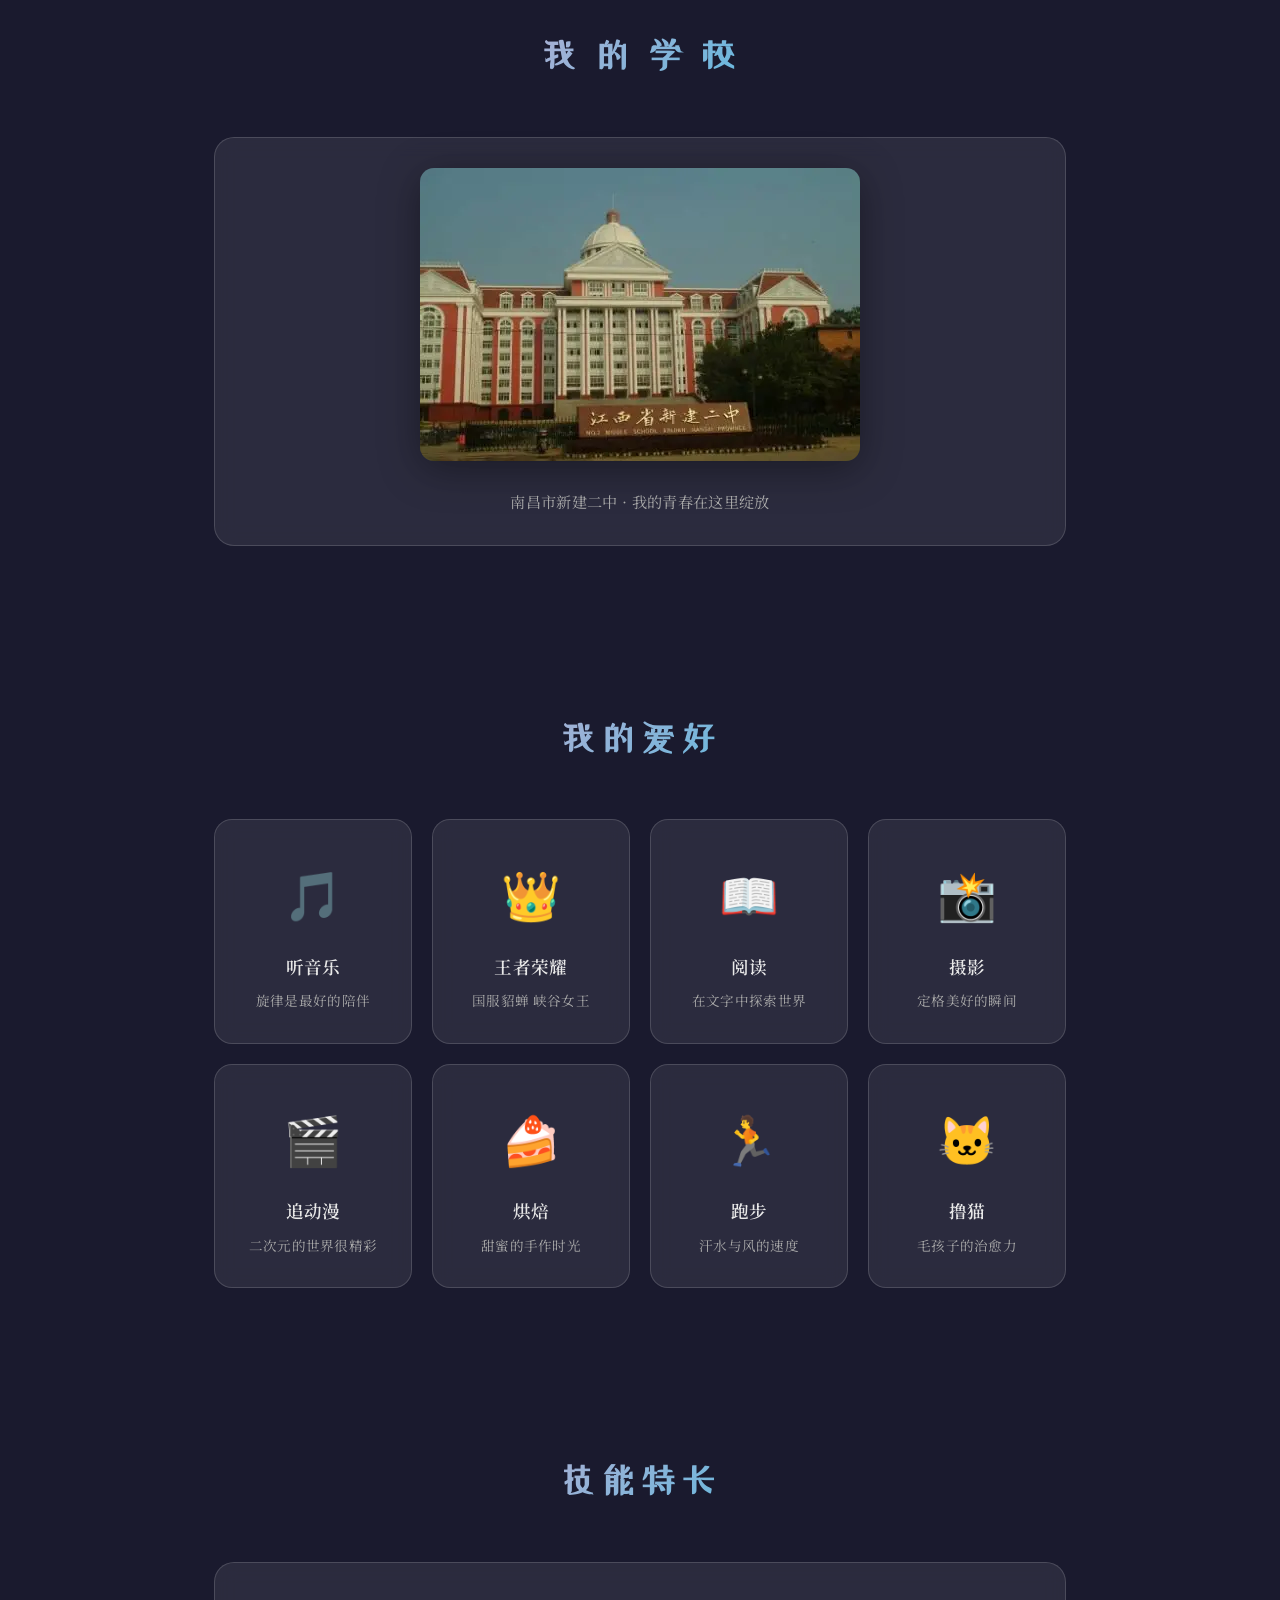
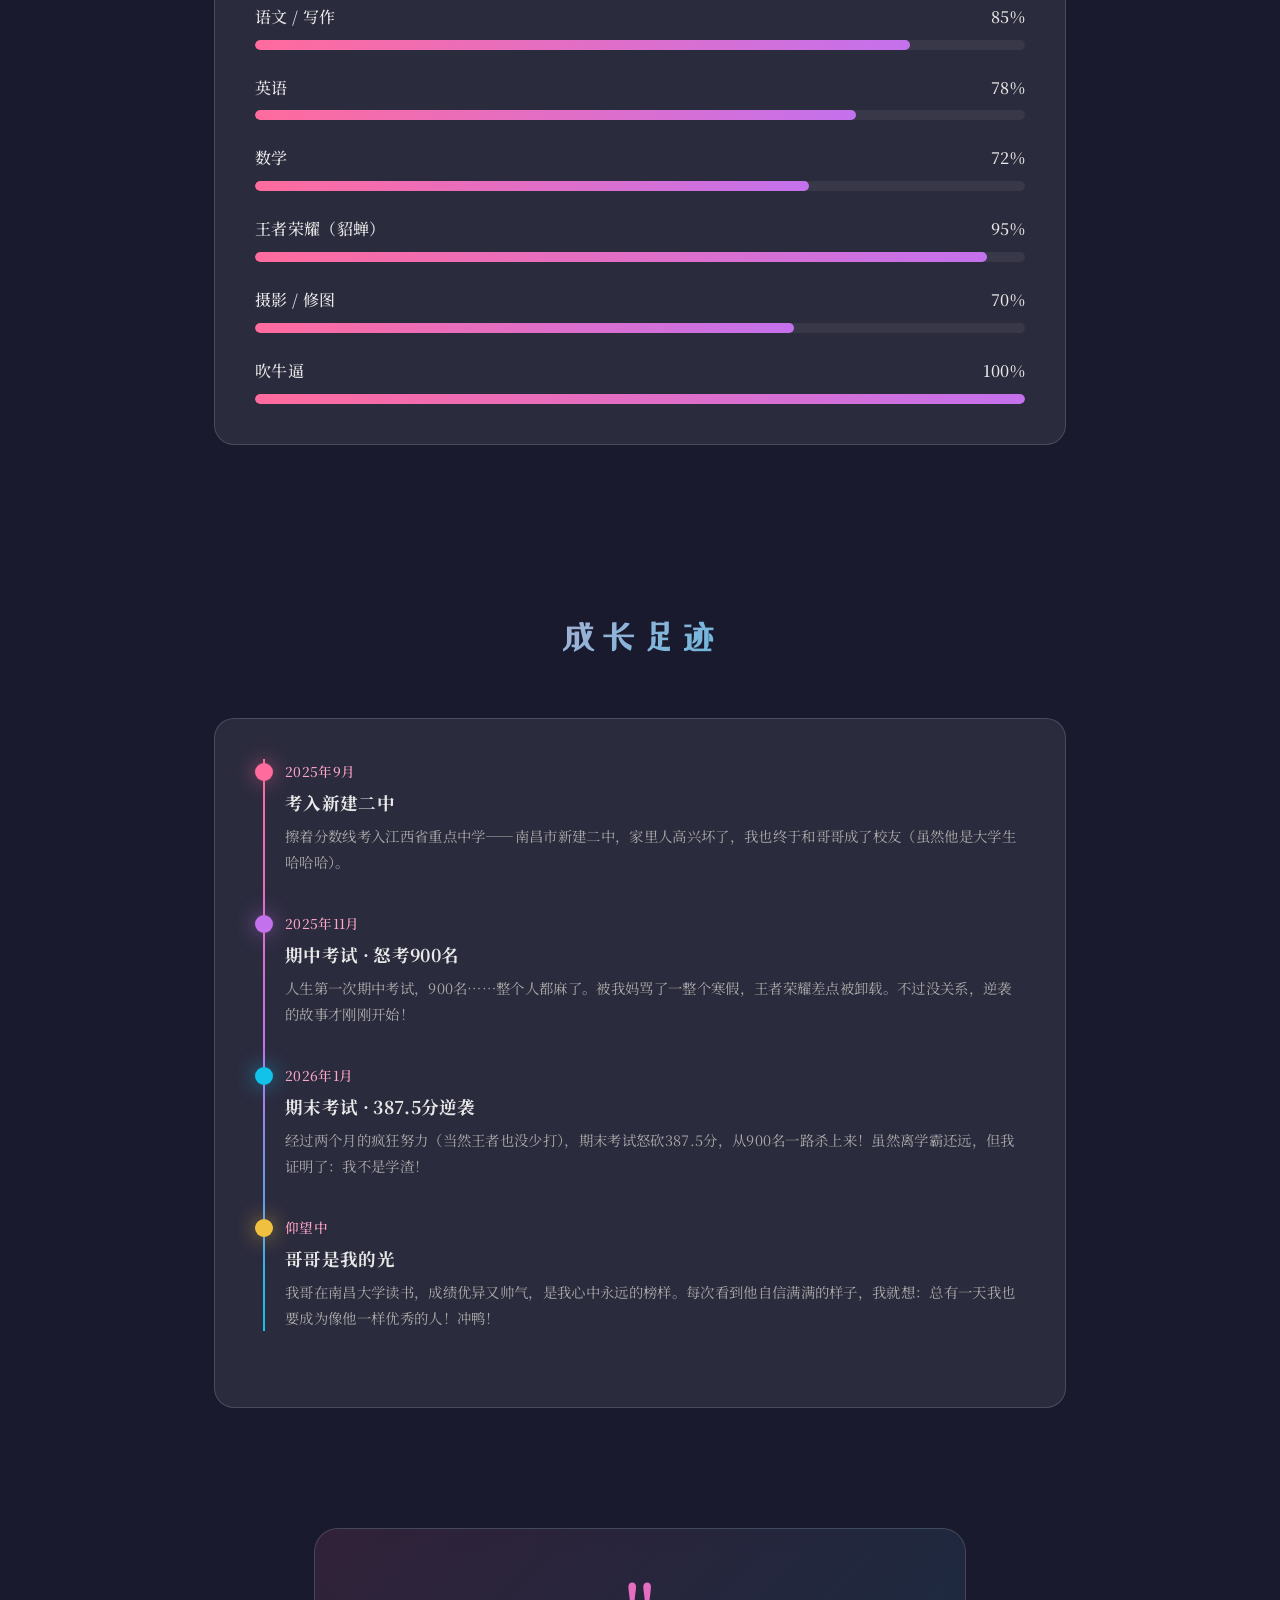
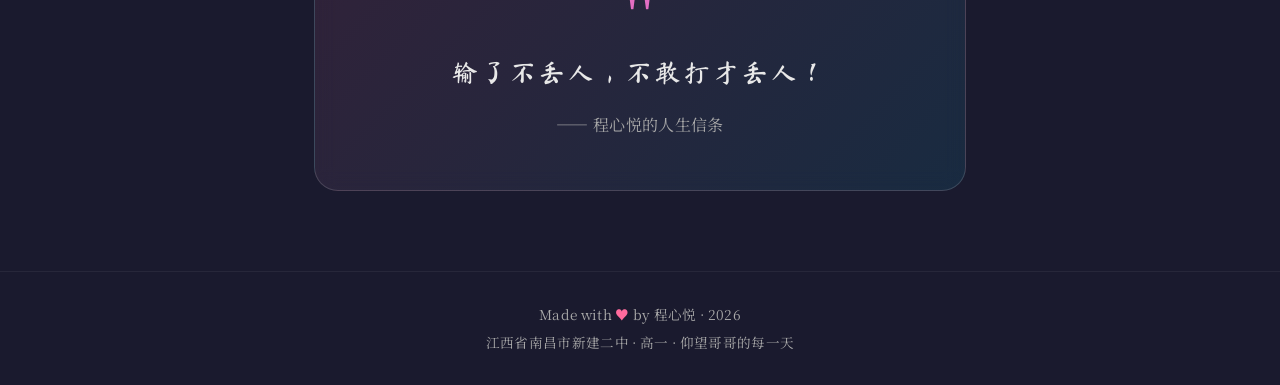
==== commit 6526ac8d: "在闭幕动画添加结尾视频" ====
--- a/index.html
+++ b/index.html
@@ -484,6 +484,21 @@
     letter-spacing: 3px;
     line-height: 2;
   }
+  .outro-video-wrap {
+    display: inline-block;
+    background: rgba(0,0,0,0.5);
+    border-radius: 16px;
+    padding: 8px;
+    margin: 16px auto;
+    box-shadow: 0 0 60px rgba(255,107,157,0.2), 0 0 120px rgba(18,194,233,0.1);
+    border: 1px solid rgba(255,255,255,0.1);
+  }
+  .outro-video-wrap video {
+    width: 320px;
+    max-width: 80vw;
+    border-radius: 10px;
+    display: block;
+  }
   .outro-hint {
     margin-top: 30px;
     font-size: 0.85rem;
@@ -493,6 +508,7 @@
   }
   @media (max-width: 768px) {
     .outro-title { font-size: 1.8rem; }
+    .outro-video-wrap video { width: 240px; }
     .outro-qr-wrap img { width: 170px; height: 170px; }
     .outro-msg { font-size: 1.05rem; letter-spacing: 2px; }
   }
@@ -864,6 +880,10 @@
     <div class="outro-glow"></div>
     <div class="outro-title">感谢观看</div>
     <div class="outro-divider"></div>
+    <div class="outro-video-wrap">
+      <video src="videos/ending.mp4" controls autoplay muted loop playsinline></video>
+    </div>
+    <div class="outro-divider"></div>
     <div class="outro-qr-wrap">
       <img src="images/qrcode.jpg" alt="收款码">
     </div>
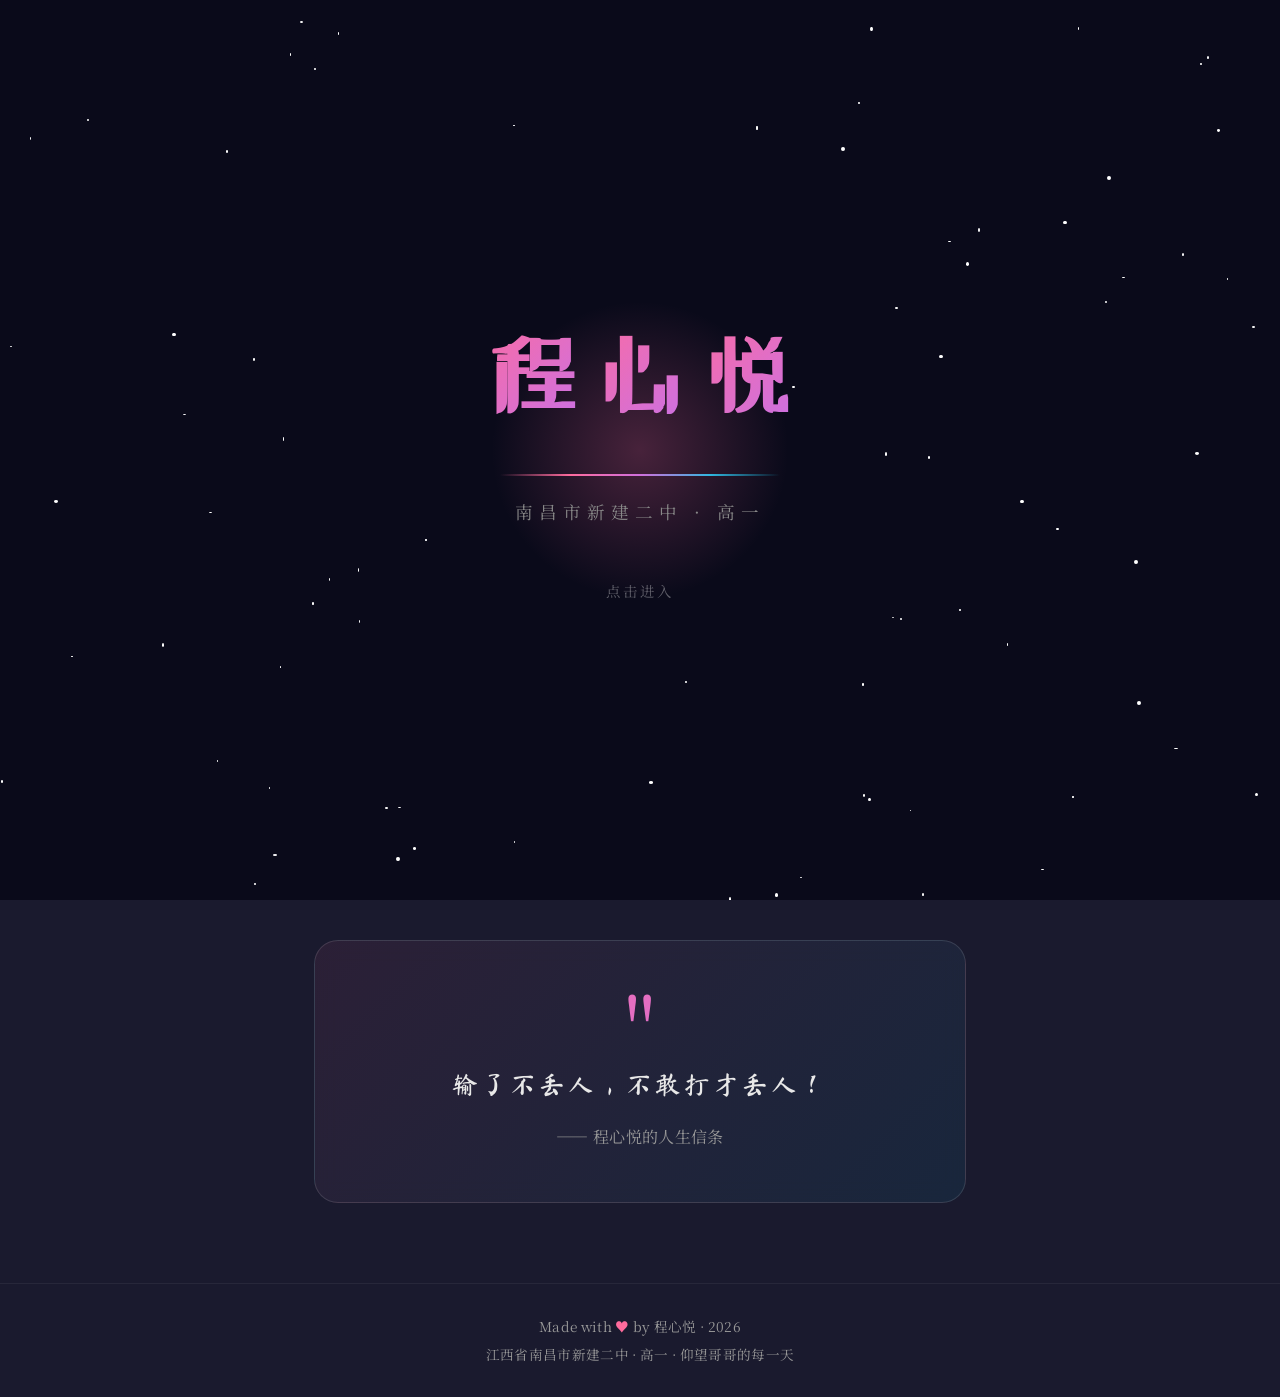
==== commit 70529d2c: "全面重构：多页面架构 + 漂浮文字 + 高级动效 - 拆分为5个独立页面：首页/关于/爱好/相册/支持 - 提取共享CSS（global/animations/utilities）和JS（partic" ====
--- a/index.html
+++ b/index.html
@@ -1,647 +1,26 @@
 <!DOCTYPE html>
 <html lang="zh-CN">
 <head>
-<meta charset="UTF-8">
-<meta name="viewport" content="width=device-width, initial-scale=1.0">
-<title>程心悦 | 南昌新建二中高一学生 | 个人主页</title>
-<meta name="description" content="程心悦，江西省南昌市新建二中高一学生个人主页。热爱王者荣耀，热爱生活的可爱女生。">
-<meta name="keywords" content="程心悦,新建二中,南昌,高一,学生,个人主页,江西,南昌新建二中">
-<meta name="author" content="程心悦">
-<meta name="robots" content="index, follow">
-<link rel="canonical" href="https://cheng1520-github-io.pages.dev/">
-<meta property="og:title" content="程心悦 - 个人主页">
-<meta property="og:description" content="程心悦，南昌市新建二中高一学生。热爱生活、热爱王者荣耀，很高兴认识你！">
-<meta property="og:image" content="https://cheng1520-github-io.pages.dev/images/photo.jpg">
-<meta property="og:type" content="website">
-<meta name="twitter:card" content="summary_large_image">
-<style>
-  @import url('https://fonts.googleapis.com/css2?family=Noto+Serif+SC:wght@300;400;500;600;700;900&family=ZCOOL+XiaoWei&family=Ma+Shan+Zheng&family=Noto+Sans+SC:wght@300;400;500;700;900&display=swap');
+  <meta charset="UTF-8">
+  <meta name="viewport" content="width=device-width, initial-scale=1.0">
+  <title>程心悦 | 南昌新建二中高一学生 | 个人主页</title>
+  <meta name="description" content="程心悦，江西省南昌市新建二中高一学生个人主页。热爱王者荣耀，热爱生活的可爱女生。">
+  <meta name="keywords" content="程心悦,新建二中,南昌,高一,学生,个人主页,江西,南昌新建二中">
+  <meta name="author" content="程心悦">
+  <meta name="robots" content="index, follow">
+  <link rel="canonical" href="https://cheng1520-github-io.pages.dev/">
+  <meta property="og:title" content="程心悦 - 个人主页">
+  <meta property="og:description" content="程心悦，南昌市新建二中高一学生。热爱生活、热爱王者荣耀，很高兴认识你！">
+  <meta property="og:image" content="https://cheng1520-github-io.pages.dev/images/photo.jpg">
+  <meta property="og:type" content="website">
+  <meta name="twitter:card" content="summary_large_image">
+  <link rel="stylesheet" href="styles/global.css">
+  <link rel="stylesheet" href="styles/animations.css">
+  <link rel="stylesheet" href="styles/utilities.css">
+</head>
+<body class="page-enter">
 
-  * { margin: 0; padding: 0; box-sizing: border-box; }
-
-  :root {
-    --pink: #ff6b9d;
-    --pink-light: #ffa6c9;
-    --purple: #c471ed;
-    --blue: #12c2e9;
-    --gold: #f0c040;
-    --dark: #1a1a2e;
-    --glass: rgba(255,255,255,0.08);
-    --glass-border: rgba(255,255,255,0.15);
-    --text: #e8e8e8;
-    --text-dim: #aaa;
-  }
-
-  html { scroll-behavior: smooth; }
-
-  body {
-    font-family: 'Noto Serif SC', 'Noto Sans SC', 'Ma Shan Zheng', serif;
-    background: var(--dark);
-    color: var(--text);
-    overflow-x: hidden;
-    line-height: 1.8;
-    font-weight: 400;
-    letter-spacing: 0.02em;
-  }
-
-  #particles {
-    position: fixed;
-    top: 0; left: 0;
-    width: 100%; height: 100%;
-    z-index: 0;
-    pointer-events: none;
-  }
-
-  .navbar {
-    position: fixed;
-    top: 0; left: 0; right: 0;
-    z-index: 1000;
-    padding: 16px 0;
-    transition: all 0.4s ease;
-    backdrop-filter: blur(0px);
-  }
-  .navbar.scrolled {
-    backdrop-filter: blur(20px);
-    background: rgba(26,26,46,0.85);
-    box-shadow: 0 4px 30px rgba(0,0,0,0.4);
-    padding: 10px 0;
-  }
-  .nav-inner {
-    max-width: 1100px;
-    margin: 0 auto;
-    padding: 0 24px;
-    display: flex;
-    justify-content: space-between;
-    align-items: center;
-  }
-  .nav-logo {
-    font-family: 'ZCOOL XiaoWei', 'Noto Serif SC', serif;
-    font-size: 1.5rem;
-    font-weight: 700;
-    background: linear-gradient(135deg, var(--pink), var(--purple));
-    -webkit-background-clip: text;
-    -webkit-text-fill-color: transparent;
-    background-clip: text;
-  }
-  .nav-links { display: flex; gap: 20px; list-style: none; }
-  .nav-links a {
-    color: var(--text-dim);
-    text-decoration: none;
-    font-weight: 500;
-    font-size: 0.9rem;
-    transition: color 0.3s;
-    position: relative;
-  }
-  .nav-links a::after {
-    content: '';
-    position: absolute;
-    bottom: -4px; left: 50%;
-    transform: translateX(-50%);
-    width: 0; height: 2px;
-    background: var(--pink);
-    border-radius: 2px;
-    transition: width 0.3s;
-  }
-  .nav-links a:hover { color: #fff; }
-  .nav-links a:hover::after { width: 100%; }
-
-  .hero {
-    position: relative;
-    z-index: 1;
-    min-height: 100vh;
-    display: flex;
-    align-items: center;
-    justify-content: center;
-    padding: 100px 24px 60px;
-  }
-  .hero-content {
-    display: flex;
-    align-items: center;
-    gap: 60px;
-    max-width: 1000px;
-    flex-wrap: wrap;
-    justify-content: center;
-  }
-  .hero-photo { position: relative; flex-shrink: 0; }
-  .photo-ring {
-    width: 260px;
-    height: 260px;
-    border-radius: 50%;
-    padding: 4px;
-    background: linear-gradient(135deg, var(--pink), var(--purple), var(--blue));
-    animation: ringRotate 4s linear infinite;
-  }
-  @keyframes ringRotate {
-    0% { filter: hue-rotate(0deg); }
-    100% { filter: hue-rotate(360deg); }
-  }
-  .photo-ring-inner {
-    width: 100%;
-    height: 100%;
-    border-radius: 50%;
-    overflow: hidden;
-    background: var(--dark);
-  }
-  .photo-ring-inner img {
-    width: 100%;
-    height: 100%;
-    object-fit: cover;
-    border-radius: 50%;
-  }
-  .hero-text { flex: 1; min-width: 300px; }
-  .hero-greeting {
-    font-size: 1.1rem;
-    color: var(--pink-light);
-    letter-spacing: 4px;
-    margin-bottom: 8px;
-    animation: fadeInUp 0.8s ease;
-  }
-  .hero-name {
-    font-family: 'ZCOOL XiaoWei', 'Noto Serif SC', serif;
-    font-size: 3.8rem;
-    font-weight: 700;
-    background: linear-gradient(135deg, var(--pink), var(--blue));
-    -webkit-background-clip: text;
-    -webkit-text-fill-color: transparent;
-    background-clip: text;
-    animation: fadeInUp 0.8s ease 0.15s both;
-    line-height: 1.2;
-    letter-spacing: 6px;
-  }
-  .hero-subtitle {
-    font-size: 1.25rem;
-    color: var(--text-dim);
-    margin-top: 12px;
-    animation: fadeInUp 0.8s ease 0.3s both;
-  }
-  .hero-stats {
-    display: flex;
-    gap: 30px;
-    margin-top: 30px;
-    animation: fadeInUp 0.8s ease 0.45s both;
-  }
-  .hero-stat { text-align: center; }
-  .hero-stat-num {
-    font-size: 1.8rem;
-    font-weight: 700;
-    background: linear-gradient(135deg, var(--pink), var(--purple));
-    -webkit-background-clip: text;
-    -webkit-text-fill-color: transparent;
-    background-clip: text;
-  }
-  .hero-stat-label { font-size: 0.85rem; color: var(--text-dim); }
-  @keyframes fadeInUp {
-    from { opacity: 0; transform: translateY(30px); }
-    to { opacity: 1; transform: translateY(0); }
-  }
-
-  .section {
-    position: relative;
-    z-index: 1;
-    max-width: 900px;
-    margin: 0 auto;
-    padding: 80px 24px;
-  }
-  .section-title {
-    font-family: 'ZCOOL XiaoWei', 'Noto Serif SC', serif;
-    font-size: 2.2rem;
-    font-weight: 700;
-    text-align: center;
-    margin-bottom: 50px;
-    background: linear-gradient(135deg, var(--pink-light), var(--blue));
-    -webkit-background-clip: text;
-    -webkit-text-fill-color: transparent;
-    background-clip: text;
-    letter-spacing: 4px;
-  }
-
-  .glass-card {
-    background: var(--glass);
-    border: 1px solid var(--glass-border);
-    border-radius: 20px;
-    padding: 40px;
-    backdrop-filter: blur(10px);
-    transition: transform 0.3s, box-shadow 0.3s;
-  }
-  .glass-card:hover {
-    transform: translateY(-4px);
-    box-shadow: 0 20px 60px rgba(255,107,157,0.15);
-  }
-  .about-grid {
-    display: grid;
-    grid-template-columns: repeat(auto-fit, minmax(240px, 1fr));
-    gap: 24px;
-  }
-  .info-item {
-    display: flex;
-    align-items: center;
-    gap: 14px;
-    padding: 16px 20px;
-    background: rgba(255,255,255,0.04);
-    border-radius: 14px;
-    border: 1px solid rgba(255,255,255,0.06);
-  }
-  .info-icon {
-    width: 44px; height: 44px;
-    border-radius: 12px;
-    display: flex;
-    align-items: center;
-    justify-content: center;
-    font-size: 1.3rem;
-    flex-shrink: 0;
-  }
-  .info-icon.pink { background: rgba(255,107,157,0.2); }
-  .info-icon.purple { background: rgba(196,113,237,0.2); }
-  .info-icon.blue { background: rgba(18,194,233,0.2); }
-  .info-icon.green { background: rgba(0,230,118,0.2); }
-  .info-icon.gold { background: rgba(240,192,64,0.2); }
-  .info-label { font-size: 0.8rem; color: var(--text-dim); }
-  .info-value { font-weight: 600; font-size: 1.05rem; }
-
-  .hobbies-grid {
-    display: grid;
-    grid-template-columns: repeat(auto-fit, minmax(180px, 1fr));
-    gap: 20px;
-  }
-  .hobby-card {
-    background: var(--glass);
-    border: 1px solid var(--glass-border);
-    border-radius: 18px;
-    padding: 30px 20px;
-    text-align: center;
-    backdrop-filter: blur(10px);
-    transition: all 0.4s ease;
-    cursor: pointer;
-  }
-  .hobby-card:hover {
-    transform: translateY(-8px) scale(1.03);
-    border-color: var(--pink);
-    box-shadow: 0 20px 50px rgba(255,107,157,0.2);
-  }
-  .hobby-icon { font-size: 3rem; margin-bottom: 14px; }
-  .hobby-name { font-weight: 600; font-size: 1.1rem; }
-  .hobby-desc { color: var(--text-dim); font-size: 0.85rem; margin-top: 6px; }
-
-  .skills { display: flex; flex-direction: column; gap: 24px; }
-  .skill-info { display: flex; justify-content: space-between; margin-bottom: 8px; font-weight: 500; }
-  .skill-bar {
-    height: 10px;
-    background: rgba(255,255,255,0.06);
-    border-radius: 10px;
-    overflow: hidden;
-  }
-  .skill-fill {
-    height: 100%;
-    border-radius: 10px;
-    background: linear-gradient(90deg, var(--pink), var(--purple));
-    position: relative;
-    animation: skillFill 1.5s ease-out forwards;
-    width: 0;
-  }
-  @keyframes skillFill { to { width: var(--w); } }
-
-  .timeline { position: relative; padding-left: 30px; }
-  .timeline::before {
-    content: '';
-    position: absolute;
-    left: 8px; top: 0; bottom: 0;
-    width: 2px;
-    background: linear-gradient(180deg, var(--pink), var(--purple), var(--blue));
-  }
-  .timeline-item { position: relative; margin-bottom: 36px; }
-  .timeline-dot {
-    position: absolute;
-    left: -30px; top: 4px;
-    width: 18px; height: 18px;
-    border-radius: 50%;
-    background: var(--pink);
-    box-shadow: 0 0 20px rgba(255,107,157,0.6);
-  }
-  .timeline-date { font-size: 0.85rem; color: var(--pink-light); font-weight: 500; }
-  .timeline-title { font-weight: 700; font-size: 1.1rem; margin: 4px 0; }
-  .timeline-desc { color: var(--text-dim); font-size: 0.9rem; }
-
-  .quote-section {
-    position: relative; z-index: 1;
-    max-width: 700px; margin: 0 auto;
-    padding: 40px 24px 80px;
-    text-align: center;
-  }
-  .quote-card {
-    background: linear-gradient(135deg, rgba(255,107,157,0.1), rgba(18,194,233,0.1));
-    border: 1px solid var(--glass-border);
-    border-radius: 24px;
-    padding: 50px 40px;
-    backdrop-filter: blur(10px);
-  }
-  .quote-mark {
-    font-size: 5rem;
-    line-height: 1;
-    background: linear-gradient(135deg, var(--pink), var(--purple));
-    -webkit-background-clip: text;
-    -webkit-text-fill-color: transparent;
-    background-clip: text;
-  }
-  .quote-text { font-family: 'Ma Shan Zheng', 'Noto Serif SC', cursive; font-size: 1.6rem; font-weight: 500; margin: -10px 0 16px; letter-spacing: 3px; }
-  .quote-author { color: var(--text-dim); }
-
-  .footer {
-    position: relative; z-index: 1;
-    text-align: center;
-    padding: 30px;
-    color: var(--text-dim);
-    font-size: 0.85rem;
-    border-top: 1px solid rgba(255,255,255,0.06);
-  }
-  .footer .heart { color: var(--pink); }
-
-  .school-img {
-    max-width: 100%;
-    border-radius: 14px;
-    box-shadow: 0 8px 40px rgba(0,0,0,0.4);
-    transition: transform 0.3s;
-  }
-  .school-img:hover { transform: scale(1.02); }
-
-  /* ====== 出场动画 ====== */
-
-  /* ====== 旋转头像入场 ====== */
-  .hero-photo.spin-in .photo-ring {
-    animation: avatarSpinIn 1.2s cubic-bezier(0.25, 0.46, 0.45, 0.94) forwards;
-  }
-  @keyframes avatarSpinIn {
-    0% { transform: perspective(800px) rotateY(90deg) scale(0.6); opacity: 0; }
-    60% { transform: perspective(800px) rotateY(-10deg) scale(1.05); opacity: 1; }
-    80% { transform: perspective(800px) rotateY(5deg) scale(0.98); }
-    100% { transform: perspective(800px) rotateY(0deg) scale(1); opacity: 1; }
-  }
-  .hero-photo.spin-in .photo-ring::after {
-    content: '';
-    position: absolute;
-    top: -8px; left: -8px; right: -8px; bottom: -8px;
-    border-radius: 50%;
-    border: 3px solid transparent;
-    border-top-color: var(--pink);
-    border-right-color: var(--purple);
-    animation: ringSparkle 0.8s ease-out 0.6s forwards;
-    opacity: 0;
-  }
-  @keyframes ringSparkle {
-    0% { opacity: 0; transform: scale(0.8); }
-    50% { opacity: 1; }
-    100% { opacity: 0; transform: scale(1.4); }
-  }
-
-  /* ====== 闭幕动画 ====== */
-  #outro-overlay {
-    position: fixed;
-    top: 0; left: 0;
-    width: 100%; height: 100%;
-    z-index: 9998;
-    background: rgba(10, 10, 26, 0.97);
-    display: flex;
-    align-items: center;
-    justify-content: center;
-    transition: opacity 0.8s ease, visibility 0.8s ease;
-    opacity: 0;
-    visibility: hidden;
-    pointer-events: none;
-    cursor: pointer;
-  }
-  #outro-overlay.show {
-    opacity: 1;
-    visibility: visible;
-    pointer-events: auto;
-  }
-  .outro-starfield {
-    position: absolute;
-    top: 0; left: 0;
-    width: 100%; height: 100%;
-    overflow: hidden;
-  }
-  .outro-star {
-    position: absolute;
-    background: #fff;
-    border-radius: 50%;
-    animation: starTwinkle 2s ease-in-out infinite;
-  }
-  .outro-content {
-    position: relative;
-    text-align: center;
-    z-index: 1;
-    animation: fadeInUp 0.8s ease 0.3s both;
-  }
-  .outro-glow {
-    position: absolute;
-    top: 50%; left: 50%;
-    transform: translate(-50%, -50%);
-    width: 350px; height: 350px;
-    background: radial-gradient(circle, rgba(255,107,157,0.2) 0%, rgba(18,194,233,0.1) 50%, transparent 70%);
-    border-radius: 50%;
-    animation: glowPulse 2.5s ease-in-out infinite;
-  }
-  .outro-title {
-    font-family: 'ZCOOL XiaoWei', 'Noto Serif SC', serif;
-    font-size: 2.5rem;
-    font-weight: 700;
-    margin-bottom: 10px;
-    background: linear-gradient(135deg, var(--pink-light), var(--blue));
-    -webkit-background-clip: text;
-    -webkit-text-fill-color: transparent;
-    background-clip: text;
-    letter-spacing: 6px;
-  }
-  .outro-divider {
-    width: 200px;
-    height: 2px;
-    background: linear-gradient(90deg, transparent, var(--pink), var(--purple), transparent);
-    margin: 16px auto;
-  }
-  .outro-qr-wrap {
-    display: inline-block;
-    background: #fff;
-    border-radius: 20px;
-    padding: 16px;
-    margin: 20px auto;
-    box-shadow: 0 0 60px rgba(255,107,157,0.3), 0 0 120px rgba(18,194,233,0.15);
-    animation: qrFloat 3s ease-in-out infinite;
-  }
-  @keyframes qrFloat {
-    0%, 100% { transform: translateY(0); }
-    50% { transform: translateY(-8px); }
-  }
-  .outro-qr-wrap img {
-    width: 220px;
-    height: 220px;
-    border-radius: 10px;
-    display: block;
-  }
-  .outro-msg {
-    font-family: 'Ma Shan Zheng', 'Noto Serif SC', cursive;
-    font-size: 1.25rem;
-    color: var(--pink-light);
-    margin-top: 18px;
-    letter-spacing: 3px;
-    line-height: 2;
-  }
-  .outro-video-wrap {
-    display: inline-block;
-    background: rgba(0,0,0,0.5);
-    border-radius: 16px;
-    padding: 8px;
-    margin: 16px auto;
-    box-shadow: 0 0 60px rgba(255,107,157,0.2), 0 0 120px rgba(18,194,233,0.1);
-    border: 1px solid rgba(255,255,255,0.1);
-  }
-  .outro-video-wrap video {
-    width: 320px;
-    max-width: 80vw;
-    border-radius: 10px;
-    display: block;
-  }
-  .outro-hint {
-    margin-top: 30px;
-    font-size: 0.85rem;
-    color: rgba(255,255,255,0.3);
-    letter-spacing: 3px;
-    animation: hintBlink 2s ease-in-out infinite;
-  }
-  @media (max-width: 768px) {
-    .outro-title { font-size: 1.8rem; }
-    .outro-video-wrap video { width: 240px; }
-    .outro-qr-wrap img { width: 170px; height: 170px; }
-    .outro-msg { font-size: 1.05rem; letter-spacing: 2px; }
-  }
-  #intro-overlay {
-    position: fixed;
-    top: 0; left: 0;
-    width: 100%; height: 100%;
-    z-index: 9999;
-    background: #0a0a1a;
-    display: flex;
-    align-items: center;
-    justify-content: center;
-    transition: opacity 0.8s ease, visibility 0.8s ease;
-    cursor: pointer;
-  }
-  #intro-overlay.hidden {
-    opacity: 0;
-    visibility: hidden;
-    pointer-events: none;
-  }
-  .intro-starfield {
-    position: absolute;
-    top: 0; left: 0;
-    width: 100%; height: 100%;
-    overflow: hidden;
-  }
-  .intro-star {
-    position: absolute;
-    background: #fff;
-    border-radius: 50%;
-    animation: starTwinkle 2s ease-in-out infinite;
-  }
-  @keyframes starTwinkle {
-    0%, 100% { opacity: 0.2; transform: scale(1); }
-    50% { opacity: 1; transform: scale(2); }
-  }
-  .intro-content {
-    position: relative;
-    text-align: center;
-    z-index: 1;
-  }
-  .intro-glow {
-    position: absolute;
-    top: 50%; left: 50%;
-    transform: translate(-50%, -50%);
-    width: 300px; height: 300px;
-    background: radial-gradient(circle, rgba(255,107,157,0.25) 0%, transparent 70%);
-    border-radius: 50%;
-    animation: glowPulse 2s ease-in-out infinite;
-  }
-  @keyframes glowPulse {
-    0%, 100% { transform: translate(-50%, -50%) scale(1); opacity: 0.6; }
-    50% { transform: translate(-50%, -50%) scale(1.3); opacity: 1; }
-  }
-  .intro-name-wrap {
-    display: flex;
-    gap: 18px;
-    justify-content: center;
-    margin-bottom: 20px;
-  }
-  .intro-char {
-    font-family: 'ZCOOL XiaoWei', 'Noto Serif SC', serif;
-    font-size: 5.5rem;
-    font-weight: 700;
-    display: inline-block;
-    background: linear-gradient(135deg, #ff6b9d, #c471ed, #12c2e9);
-    background-size: 200% 200%;
-    -webkit-background-clip: text;
-    -webkit-text-fill-color: transparent;
-    background-clip: text;
-    animation: charDrop 0.7s ease-out forwards, charFloat 3s ease-in-out infinite, gradientShift 3s ease infinite;
-    opacity: 0;
-    transform: translateY(-80px);
-    animation-delay: calc(var(--i) * 0.15s), calc(var(--i) * 0.15s + 0.7s), 0s;
-  }
-  @keyframes charDrop {
-    to { opacity: 1; transform: translateY(0); }
-  }
-  @keyframes charFloat {
-    0%, 100% { transform: translateY(0); }
-    50% { transform: translateY(-12px); }
-  }
-  @keyframes gradientShift {
-    0% { background-position: 0% 50%; }
-    50% { background-position: 100% 50%; }
-    100% { background-position: 0% 50%; }
-  }
-  .intro-divider {
-    width: 0;
-    height: 2px;
-    background: linear-gradient(90deg, transparent, #ff6b9d, #c471ed, #12c2e9, transparent);
-    margin: 0 auto 20px;
-    animation: dividerExpand 0.8s ease-out 0.7s forwards;
-  }
-  @keyframes dividerExpand {
-    to { width: 280px; }
-  }
-  .intro-sub {
-    font-size: 1.1rem;
-    color: #888;
-    letter-spacing: 6px;
-    animation: fadeInUp 0.8s ease 0.9s both;
-  }
-  .intro-hint {
-    margin-top: 50px;
-    font-size: 0.9rem;
-    color: rgba(255,255,255,0.35);
-    letter-spacing: 3px;
-    animation: fadeInUp 0.8s ease 1.3s both, hintBlink 2s ease-in-out 2s infinite;
-  }
-  @keyframes hintBlink {
-    0%, 100% { opacity: 0.35; }
-    50% { opacity: 0.8; }
-  }
-  @media (max-width: 768px) {
-    .intro-char { font-size: 3rem; }
-    #intro-overlay { padding: 20px; }
-  }
-
-  @media (max-width: 768px) {
-    .hero-name { font-size: 2.4rem; }
-    .hero-content { gap: 30px; }
-    .photo-ring { width: 200px; height: 200px; }
-    .nav-links { gap: 8px; }
-    .nav-links a { font-size: 0.78rem; }
-    .section-title { font-size: 1.6rem; }
-    .glass-card { padding: 24px; }
-  }
-</style>
-</head>
-<body>
-
-<!-- 出场动画 -->
+<!-- 入场动画 -->
 <div id="intro-overlay">
   <div class="intro-starfield"></div>
   <div class="intro-content">
@@ -658,237 +37,66 @@
 </div>
 
 <canvas id="particles"></canvas>
+<div id="floating-text-layer"></div>
 
 <nav class="navbar" id="navbar">
   <div class="nav-inner">
-    <div class="nav-logo">Xinyue</div>
+    <a href="index.html" class="nav-logo">Xinyue</a>
     <ul class="nav-links">
-      <li><a href="#home">首页</a></li>
-      <li><a href="#about">关于</a></li>
-      <li><a href="#school">学校</a></li>
-      <li><a href="#hobbies">爱好</a></li>
-      <li><a href="#skills">技能</a></li>
-      <li><a href="#story">经历</a></li>
+      <li><a href="index.html">首页</a></li>
+      <li><a href="about.html">关于</a></li>
+      <li><a href="hobbies.html">爱好</a></li>
+      <li><a href="gallery.html">相册</a></li>
+      <li><a href="support.html">支持</a></li>
     </ul>
   </div>
 </nav>
 
-<section class="hero" id="home">
-  <div class="hero-content">
-    <div class="hero-photo">
-      <div class="photo-ring">
-        <div class="photo-ring-inner">
-          <img src="images/photo.jpg" alt="程心悦">
+<div class="page-wrapper">
+  <section class="hero" id="home">
+    <div class="hero-content">
+      <div class="hero-photo">
+        <div class="photo-ring">
+          <div class="photo-ring-inner">
+            <img src="images/photo.jpg" alt="程心悦">
+          </div>
+        </div>
+      </div>
+      <div class="hero-text">
+        <div class="hero-greeting"> HELLO WORLD </div>
+        <h1 class="hero-name">程心悦</h1>
+        <p class="hero-subtitle" id="hero-subtitle"><span class="cursor"></span></p>
+        <p style="margin-top:16px;color:var(--text-dim);max-width:450px;">
+          一个热爱王者荣耀的高中女生。<br>期中考900名逆境翻盘，期末387.5分证明自己！
+        </p>
+        <div class="hero-stats">
+          <div class="hero-stat">
+            <div class="hero-stat-num" data-target="16">0</div>
+            <div class="hero-stat-label">花季年龄</div>
+          </div>
+          <div class="hero-stat">
+            <div class="hero-stat-num" data-target="387.5">0</div>
+            <div class="hero-stat-label">期末分数</div>
+          </div>
+          <div class="hero-stat">
+            <div class="hero-stat-num" data-target="100" data-suffix="%">0</div>
+            <div class="hero-stat-label">热爱峡谷</div>
+          </div>
+        </div>
+        <div class="btn-group" style="margin-top:28px;">
+          <a href="about.html" class="btn btn-primary">了解更多</a>
+          <a href="hobbies.html" class="btn btn-outline">我的爱好</a>
         </div>
       </div>
     </div>
-    <div class="hero-text">
-      <div class="hero-greeting">✦ HELLO WORLD ✦</div>
-      <h1 class="hero-name">程心悦</h1>
-      <p class="hero-subtitle">江西省南昌市新建二中 · 高一学生</p>
-      <p style="margin-top:16px;color:var(--text-dim);max-width:450px;">
-        一个热爱王者荣耀的高中女生。<br>期中考900名逆境翻盘，期末387.5分证明自己！
-      </p>
-      <div class="hero-stats">
-        <div class="hero-stat">
-          <div class="hero-stat-num">16</div>
-          <div class="hero-stat-label">花季年龄</div>
-        </div>
-        <div class="hero-stat">
-          <div class="hero-stat-num">387.5</div>
-          <div class="hero-stat-label">期末分数</div>
-        </div>
-        <div class="hero-stat">
-          <div class="hero-stat-num">100%</div>
-          <div class="hero-stat-label">热爱峡谷</div>
-        </div>
-      </div>
+  </section>
+
+  <div class="quote-section">
+    <div class="quote-card">
+      <div class="quote-mark">"</div>
+      <p class="quote-text">输了不丢人，不敢打才丢人！</p>
+      <p class="quote-author">—— 程心悦的人生信条</p>
     </div>
-  </div>
-</section>
-
-<section class="section" id="about">
-  <h2 class="section-title">关 于 我</h2>
-  <div class="glass-card">
-    <div class="about-grid">
-      <div class="info-item">
-        <div class="info-icon pink">🌸</div>
-        <div><div class="info-label">姓名</div><div class="info-value">程心悦</div></div>
-      </div>
-      <div class="info-item">
-        <div class="info-icon purple">🎂</div>
-        <div><div class="info-label">年龄</div><div class="info-value">16岁</div></div>
-      </div>
-      <div class="info-item">
-        <div class="info-icon blue">🏫</div>
-        <div><div class="info-label">学校</div><div class="info-value">南昌市新建二中</div></div>
-      </div>
-      <div class="info-item">
-        <div class="info-icon green">📚</div>
-        <div><div class="info-label">年级</div><div class="info-value">高中一年级</div></div>
-      </div>
-      <div class="info-item">
-        <div class="info-icon pink">📍</div>
-        <div><div class="info-label">家乡</div><div class="info-value">江西省南昌市</div></div>
-      </div>
-      <div class="info-item">
-        <div class="info-icon gold">👑</div>
-        <div><div class="info-label">本命英雄</div><div class="info-value">貂蝉</div></div>
-      </div>
-    </div>
-    <p style="margin-top:28px;color:var(--text-dim);line-height:1.9;">
-      嗨～我是程心悦，来自江西南昌，目前就读于新建二中高一年级。
-      我是一个开朗爱笑的女孩，每天和闺蜜们嘻嘻哈哈日子过得很开心。
-      学习嘛……期中考了900名我人麻了，期末怒冲到387.5分，不服来战！
-      课余时间除了打王者荣耀就是打王者荣耀，国服貂蝉是我的骄傲。
-      我哥是南昌大学的高材生，每次看他我都觉得：人家的优秀我啥时候能有？
-      青春嘛，开心最重要，剩下的慢慢来！🌟
-    </p>
-  </div>
-</section>
-
-<section class="section" id="school" style="padding-top:20px;">
-  <h2 class="section-title">我 的 学 校</h2>
-  <div class="glass-card" style="text-align:center;padding:30px;">
-    <img src="images/school.webp" alt="南昌市新建二中" class="school-img">
-    <p style="margin-top:18px;color:var(--text-dim);font-size:0.95rem;">南昌市新建二中 · 我的青春在这里绽放</p>
-  </div>
-</section>
-
-<section class="section" id="hobbies">
-  <h2 class="section-title">我的爱好</h2>
-  <div class="hobbies-grid">
-    <div class="hobby-card">
-      <div class="hobby-icon">🎵</div>
-      <div class="hobby-name">听音乐</div>
-      <div class="hobby-desc">旋律是最好的陪伴</div>
-    </div>
-    <div class="hobby-card">
-      <div class="hobby-icon">👑</div>
-      <div class="hobby-name">王者荣耀</div>
-      <div class="hobby-desc">国服貂蝉 峡谷女王</div>
-    </div>
-    <div class="hobby-card">
-      <div class="hobby-icon">📖</div>
-      <div class="hobby-name">阅读</div>
-      <div class="hobby-desc">在文字中探索世界</div>
-    </div>
-    <div class="hobby-card">
-      <div class="hobby-icon">📸</div>
-      <div class="hobby-name">摄影</div>
-      <div class="hobby-desc">定格美好的瞬间</div>
-    </div>
-    <div class="hobby-card">
-      <div class="hobby-icon">🎬</div>
-      <div class="hobby-name">追动漫</div>
-      <div class="hobby-desc">二次元的世界很精彩</div>
-    </div>
-    <div class="hobby-card">
-      <div class="hobby-icon">🍰</div>
-      <div class="hobby-name">烘焙</div>
-      <div class="hobby-desc">甜蜜的手作时光</div>
-    </div>
-    <div class="hobby-card">
-      <div class="hobby-icon">🏃</div>
-      <div class="hobby-name">跑步</div>
-      <div class="hobby-desc">汗水与风的速度</div>
-    </div>
-    <div class="hobby-card">
-      <div class="hobby-icon">🐱</div>
-      <div class="hobby-name">撸猫</div>
-      <div class="hobby-desc">毛孩子的治愈力</div>
-    </div>
-  </div>
-</section>
-
-<section class="section" id="skills">
-  <h2 class="section-title">技能特长</h2>
-  <div class="glass-card">
-    <div class="skills">
-      <div class="skill-item">
-        <div class="skill-info"><span>语文 / 写作</span><span>85%</span></div>
-        <div class="skill-bar"><div class="skill-fill" style="--w:85%"></div></div>
-      </div>
-      <div class="skill-item">
-        <div class="skill-info"><span>英语</span><span>78%</span></div>
-        <div class="skill-bar"><div class="skill-fill" style="--w:78%"></div></div>
-      </div>
-      <div class="skill-item">
-        <div class="skill-info"><span>数学</span><span>72%</span></div>
-        <div class="skill-bar"><div class="skill-fill" style="--w:72%"></div></div>
-      </div>
-      <div class="skill-item">
-        <div class="skill-info"><span>王者荣耀（貂蝉）</span><span>95%</span></div>
-        <div class="skill-bar"><div class="skill-fill" style="--w:95%"></div></div>
-      </div>
-      <div class="skill-item">
-        <div class="skill-info"><span>摄影 / 修图</span><span>70%</span></div>
-        <div class="skill-bar"><div class="skill-fill" style="--w:70%"></div></div>
-      </div>
-      <div class="skill-item">
-        <div class="skill-info"><span>吹牛逼</span><span>100%</span></div>
-        <div class="skill-bar"><div class="skill-fill" style="--w:100%"></div></div>
-      </div>
-    </div>
-  </div>
-</section>
-
-<section class="section" id="story">
-  <h2 class="section-title">成长足迹</h2>
-  <div class="glass-card">
-    <div class="timeline">
-      <div class="timeline-item">
-        <div class="timeline-dot"></div>
-        <div class="timeline-date">2025年9月</div>
-        <div class="timeline-title">考入新建二中</div>
-        <div class="timeline-desc">擦着分数线考入江西省重点中学——南昌市新建二中，家里人高兴坏了，我也终于和哥哥成了校友（虽然他是大学生哈哈哈）。</div>
-      </div>
-      <div class="timeline-item">
-        <div class="timeline-dot" style="background:var(--purple);box-shadow:0 0 20px rgba(196,113,237,0.6);"></div>
-        <div class="timeline-date">2025年11月</div>
-        <div class="timeline-title">期中考试 · 怒考900名</div>
-        <div class="timeline-desc">人生第一次期中考试，900名……整个人都麻了。被我妈骂了一整个寒假，王者荣耀差点被卸载。不过没关系，逆袭的故事才刚刚开始！</div>
-      </div>
-      <div class="timeline-item">
-        <div class="timeline-dot" style="background:var(--blue);box-shadow:0 0 20px rgba(18,194,233,0.6);"></div>
-        <div class="timeline-date">2026年1月</div>
-        <div class="timeline-title">期末考试 · 387.5分逆袭</div>
-        <div class="timeline-desc">经过两个月的疯狂努力（当然王者也没少打），期末考试怒砍387.5分，从900名一路杀上来！虽然离学霸还远，但我证明了：我不是学渣！</div>
-      </div>
-      <div class="timeline-item">
-        <div class="timeline-dot" style="background:var(--gold);box-shadow:0 0 20px rgba(240,192,64,0.6);"></div>
-        <div class="timeline-date">仰望中</div>
-        <div class="timeline-title">哥哥是我的光</div>
-        <div class="timeline-desc">我哥在南昌大学读书，成绩优异又帅气，是我心中永远的榜样。每次看到他自信满满的样子，我就想：总有一天我也要成为像他一样优秀的人！冲鸭！</div>
-      </div>
-    </div>
-  </div>
-</section>
-
-<div class="quote-section">
-  <div class="quote-card">
-    <div class="quote-mark">"</div>
-    <p class="quote-text">输了不丢人，不敢打才丢人！</p>
-    <p class="quote-author">—— 程心悦的人生信条</p>
-  </div>
-</div>
-
-<!-- 闭幕动画 -->
-<div id="outro-overlay">
-  <div class="outro-starfield"></div>
-  <div class="outro-content">
-    <div class="outro-glow"></div>
-    <div class="outro-title">感谢观看</div>
-    <div class="outro-divider"></div>
-    <div class="outro-video-wrap">
-      <video src="videos/ending.mp4" controls autoplay muted loop playsinline></video>
-    </div>
-    <div class="outro-divider"></div>
-    <div class="outro-qr-wrap">
-      <img src="images/qrcode.jpg" alt="收款码">
-    </div>
-    <p class="outro-msg">钱多钱少，一片心意<br>资助一手，不胜感激</p>
-    <div class="outro-hint">点击任意处关闭</div>
   </div>
 </div>
 
@@ -897,155 +105,57 @@
   <p style="margin-top:4px;">江西省南昌市新建二中 · 高一 · 仰望哥哥的每一天</p>
 </footer>
 
+<script src="scripts/particles.js"></script>
+<script src="scripts/floating-text.js"></script>
+<script src="scripts/nav.js"></script>
+<script src="scripts/intro.js"></script>
 <script>
-// ====== 出场动画 ======
+// Typewriter effect for hero subtitle
 (function() {
-  const overlay = document.getElementById('intro-overlay');
-  const starfield = overlay.querySelector('.intro-starfield');
-
-  // 生成星星
-  for (let i = 0; i < 80; i++) {
-    const star = document.createElement('div');
-    star.className = 'intro-star';
-    star.style.cssText = `
-      left:${Math.random()*100}%; top:${Math.random()*100}%;
-      width:${Math.random()*3+1}px; height:${Math.random()*3+1}px;
-      animation-delay:${Math.random()*3}s;
-    `;
-    starfield.appendChild(star);
+  const el = document.getElementById('hero-subtitle');
+  if (!el) return;
+  const text = '江西省南昌市新建二中 · 高一学生';
+  const cursor = el.querySelector('.cursor');
+  let i = 0;
+  function type() {
+    if (i < text.length) {
+      el.insertBefore(document.createTextNode(text[i]), cursor);
+      i++;
+      setTimeout(type, 60 + Math.random() * 40);
+    }
   }
-
-  // 点击关闭
-  const heroPhoto = document.querySelector('.hero-photo');
-  const closeIntro = () => {
-    overlay.classList.add('hidden');
-    setTimeout(() => {
-      if (heroPhoto) heroPhoto.classList.add('spin-in');
-    }, 300);
-    setTimeout(() => overlay.remove(), 800);
-  };
-  overlay.addEventListener('click', closeIntro);
-  // 5秒后自动消失
-  setTimeout(closeIntro, 5000);
+  // Start after intro overlay fades
+  setTimeout(type, 3000);
 })();
 
-// ====== 粒子背景 ======
-const canvas = document.getElementById('particles');
-const ctx = canvas.getContext('2d');
-let particles = [];
-
-function resize() {
-  canvas.width = window.innerWidth;
-  canvas.height = window.innerHeight;
-}
-window.addEventListener('resize', resize);
-resize();
-
-class Particle {
-  constructor() { this.reset(); this.y = Math.random() * canvas.height; }
-  reset() {
-    this.x = Math.random() * canvas.width;
-    this.y = -10;
-    this.size = Math.random() * 2 + 0.5;
-    this.speed = Math.random() * 0.5 + 0.15;
-    this.opacity = Math.random() * 0.6 + 0.2;
-    this.hue = Math.random() < 0.33 ? 340 : Math.random() < 0.5 ? 280 : 190;
-  }
-  update() { this.y += this.speed; if (this.y > canvas.height + 10) this.reset(); }
-  draw() {
-    ctx.beginPath();
-    ctx.arc(this.x, this.y, this.size, 0, Math.PI * 2);
-    ctx.fillStyle = `hsla(${this.hue}, 80%, 65%, ${this.opacity})`;
-    ctx.fill();
-  }
-}
-
-for (let i = 0; i < 80; i++) particles.push(new Particle());
-
-function animate() {
-  ctx.clearRect(0, 0, canvas.width, canvas.height);
-  particles.forEach(p => { p.update(); p.draw(); });
-  for (let i = 0; i < particles.length; i++) {
-    for (let j = i + 1; j < particles.length; j++) {
-      const dx = particles[i].x - particles[j].x;
-      const dy = particles[i].y - particles[j].y;
-      const dist = Math.sqrt(dx * dx + dy * dy);
-      if (dist < 100) {
-        ctx.beginPath();
-        ctx.moveTo(particles[i].x, particles[i].y);
-        ctx.lineTo(particles[j].x, particles[j].y);
-        ctx.strokeStyle = `rgba(255,107,157,${0.06 * (1 - dist / 100)})`;
-        ctx.stroke();
+// Number count-up animation
+(function() {
+  const nums = document.querySelectorAll('.hero-stat-num[data-target]');
+  const observer = new IntersectionObserver((entries) => {
+    entries.forEach(entry => {
+      if (entry.isIntersecting) {
+        const el = entry.target;
+        const target = parseFloat(el.dataset.target);
+        const suffix = el.dataset.suffix || '';
+        const isInt = Number.isInteger(target);
+        const duration = 1500;
+        const start = performance.now();
+        const startVal = 0;
+        function update(now) {
+          const elapsed = now - start;
+          const progress = Math.min(elapsed / duration, 1);
+          const eased = 1 - Math.pow(1 - progress, 3);
+          const current = startVal + (target - startVal) * eased;
+          el.textContent = (isInt ? Math.round(current) : current.toFixed(1)) + suffix;
+          if (progress < 1) requestAnimationFrame(update);
+          else { el.textContent = target + suffix; el.classList.add('counted'); }
+        }
+        requestAnimationFrame(update);
+        observer.unobserve(el);
       }
-    }
-  }
-  requestAnimationFrame(animate);
-}
-animate();
-
-window.addEventListener('scroll', () => {
-  document.getElementById('navbar').classList.toggle('scrolled', window.scrollY > 60);
-});
-
-const skillObserver = new IntersectionObserver((entries) => {
-  entries.forEach(entry => {
-    if (entry.isIntersecting) {
-      entry.target.querySelectorAll('.skill-fill').forEach(el => {
-        el.style.width = el.style.getPropertyValue('--w');
-      });
-    }
-  });
-}, { threshold: 0.3 });
-skillObserver.observe(document.querySelector('#skills .glass-card'));
-
-const cardObserver = new IntersectionObserver((entries) => {
-  entries.forEach(entry => {
-    if (entry.isIntersecting) {
-      entry.target.style.opacity = '1';
-      entry.target.style.transform = 'translateY(0)';
-    }
-  });
-}, { threshold: 0.15 });
-document.querySelectorAll('.glass-card, .hobby-card, .quote-card').forEach(el => {
-  el.style.opacity = '0';
-  el.style.transform = 'translateY(40px)';
-  el.style.transition = 'all 0.7s ease';
-  cardObserver.observe(el);
-});
-
-// ====== 闭幕动画 ======
-(function() {
-  const outro = document.getElementById('outro-overlay');
-  const starfield = outro.querySelector('.outro-starfield');
-
-  // 生成星星
-  for (let i = 0; i < 60; i++) {
-    const star = document.createElement('div');
-    star.className = 'outro-star';
-    star.style.cssText = `
-      left:${Math.random()*100}%; top:${Math.random()*100}%;
-      width:${Math.random()*3+1}px; height:${Math.random()*3+1}px;
-      animation-delay:${Math.random()*3}s;
-    `;
-    starfield.appendChild(star);
-  }
-
-  // 点击关闭
-  outro.addEventListener('click', () => {
-    outro.classList.remove('show');
-  });
-
-  // 滚动到底部附近时显示
-  let shown = false;
-  window.addEventListener('scroll', () => {
-    if (shown) return;
-    const scrollBottom = window.innerHeight + window.scrollY;
-    const docHeight = document.documentElement.scrollHeight;
-    if (scrollBottom >= docHeight - 80) {
-      shown = true;
-      outro.classList.add('show');
-    }
-  });
+    });
+  }, { threshold: 0.5 });
+  nums.forEach(n => observer.observe(n));
 })();
 </script>
 
--- a/styles/global.css
+++ b/styles/global.css
@@ -0,0 +1,280 @@
+@import url('https://fonts.googleapis.com/css2?family=Noto+Serif+SC:wght@300;400;500;600;700;900&family=ZCOOL+XiaoWei&family=Ma+Shan+Zheng&family=Noto+Sans+SC:wght@300;400;500;700;900&display=swap');
+
+* { margin: 0; padding: 0; box-sizing: border-box; }
+
+:root {
+  --pink: #ff6b9d;
+  --pink-light: #ffa6c9;
+  --purple: #c471ed;
+  --blue: #12c2e9;
+  --gold: #f0c040;
+  --gold-light: #f5d76e;
+  --dark: #1a1a2e;
+  --dark-deep: #0a0a1a;
+  --glass: rgba(255,255,255,0.06);
+  --glass-hover: rgba(255,255,255,0.10);
+  --glass-border: rgba(255,255,255,0.12);
+  --text: #e8e8e8;
+  --text-dim: #999;
+
+  --space-xs: 8px;
+  --space-sm: 16px;
+  --space-md: 24px;
+  --space-lg: 48px;
+  --space-xl: 80px;
+
+  --radius-sm: 10px;
+  --radius-md: 16px;
+  --radius-lg: 24px;
+  --radius-full: 9999px;
+}
+
+html { scroll-behavior: smooth; }
+
+body {
+  font-family: 'Noto Serif SC', 'Noto Sans SC', 'Ma Shan Zheng', serif;
+  background: var(--dark);
+  color: var(--text);
+  overflow-x: hidden;
+  line-height: 1.8;
+  font-weight: 400;
+  letter-spacing: 0.02em;
+  min-height: 100vh;
+}
+
+/* Scrollbar */
+::-webkit-scrollbar { width: 5px; }
+::-webkit-scrollbar-track { background: var(--dark-deep); }
+::-webkit-scrollbar-thumb {
+  background: linear-gradient(180deg, var(--pink), var(--purple));
+  border-radius: 10px;
+}
+::-webkit-scrollbar-thumb:hover { background: linear-gradient(180deg, var(--pink-light), var(--purple)); }
+
+/* Selection */
+::selection { background: rgba(255,107,157,0.3); color: #fff; }
+
+/* Gradient text utility */
+.gradient-text {
+  background: linear-gradient(135deg, var(--pink), var(--purple), var(--blue));
+  -webkit-background-clip: text;
+  -webkit-text-fill-color: transparent;
+  background-clip: text;
+}
+.gradient-text-pink {
+  background: linear-gradient(135deg, var(--pink-light), var(--blue));
+  -webkit-background-clip: text;
+  -webkit-text-fill-color: transparent;
+  background-clip: text;
+}
+.gradient-text-gold {
+  background: linear-gradient(135deg, var(--gold), var(--pink-light));
+  -webkit-background-clip: text;
+  -webkit-text-fill-color: transparent;
+  background-clip: text;
+}
+
+/* Fixed backgrounds */
+#particles {
+  position: fixed;
+  top: 0; left: 0;
+  width: 100%; height: 100%;
+  z-index: 0;
+  pointer-events: none;
+}
+
+#floating-text-layer {
+  position: fixed;
+  top: 0; left: 0;
+  width: 100%; height: 100%;
+  z-index: 0;
+  pointer-events: none;
+  overflow: hidden;
+}
+
+/* Page wrapper */
+.page-wrapper {
+  position: relative;
+  z-index: 1;
+}
+
+/* Page enter animation */
+.page-enter {
+  animation: pageFadeIn 0.6s ease-out;
+}
+@keyframes pageFadeIn {
+  from { opacity: 0; transform: translateY(12px); }
+  to   { opacity: 1; transform: translateY(0); }
+}
+
+/* Navbar */
+.navbar {
+  position: fixed;
+  top: 0; left: 0; right: 0;
+  z-index: 1000;
+  padding: 16px 0;
+  transition: all 0.4s ease;
+}
+.navbar.scrolled {
+  backdrop-filter: blur(20px);
+  background: rgba(26,26,46,0.85);
+  box-shadow: 0 4px 30px rgba(0,0,0,0.4);
+  padding: 10px 0;
+}
+.nav-inner {
+  max-width: 1100px;
+  margin: 0 auto;
+  padding: 0 24px;
+  display: flex;
+  justify-content: space-between;
+  align-items: center;
+}
+.nav-logo {
+  font-family: 'ZCOOL XiaoWei', 'Noto Serif SC', serif;
+  font-size: 1.5rem;
+  font-weight: 700;
+  background: linear-gradient(135deg, var(--pink), var(--purple));
+  -webkit-background-clip: text;
+  -webkit-text-fill-color: transparent;
+  background-clip: text;
+  text-decoration: none;
+}
+.nav-links { display: flex; gap: 20px; list-style: none; }
+.nav-links a {
+  color: var(--text-dim);
+  text-decoration: none;
+  font-weight: 500;
+  font-size: 0.9rem;
+  transition: color 0.3s;
+  position: relative;
+  padding: 4px 0;
+}
+.nav-links a::after {
+  content: '';
+  position: absolute;
+  bottom: -4px; left: 50%;
+  transform: translateX(-50%);
+  width: 0; height: 2px;
+  background: var(--pink);
+  border-radius: 2px;
+  transition: width 0.3s;
+}
+.nav-links a:hover { color: #fff; }
+.nav-links a:hover::after { width: 100%; }
+.nav-links a.active {
+  color: #fff;
+  text-shadow: 0 0 20px rgba(255,107,157,0.5);
+}
+.nav-links a.active::after { width: 100%; background: var(--pink-light); }
+
+/* Section */
+.section {
+  position: relative;
+  z-index: 1;
+  max-width: 900px;
+  margin: 0 auto;
+  padding: 80px 24px;
+}
+.section-title {
+  font-family: 'ZCOOL XiaoWei', 'Noto Serif SC', serif;
+  font-size: 2.2rem;
+  font-weight: 700;
+  text-align: center;
+  margin-bottom: 50px;
+  background: linear-gradient(135deg, var(--pink-light), var(--blue));
+  -webkit-background-clip: text;
+  -webkit-text-fill-color: transparent;
+  background-clip: text;
+  letter-spacing: 4px;
+}
+
+/* Glass card */
+.glass-card {
+  background: var(--glass);
+  border: 1px solid var(--glass-border);
+  border-radius: 20px;
+  padding: 40px;
+  backdrop-filter: blur(10px);
+  transition: transform 0.4s ease, box-shadow 0.4s ease, border-color 0.4s ease;
+  transform-style: preserve-3d;
+  perspective: 1000px;
+}
+.glass-card:hover {
+  transform: translateY(-4px);
+  box-shadow: 0 20px 60px rgba(255,107,157,0.15);
+  border-color: rgba(255,107,157,0.3);
+}
+
+/* Glass card 3D tilt (applied via JS) */
+.glass-card.tilt-active {
+  transition: transform 0.1s ease-out;
+}
+
+/* Section divider */
+.section-divider {
+  width: 200px;
+  height: 1px;
+  background: linear-gradient(90deg, transparent, var(--pink), var(--purple), transparent);
+  margin: 60px auto;
+  opacity: 0.5;
+}
+
+/* Footer */
+.footer {
+  position: relative; z-index: 1;
+  text-align: center;
+  padding: 30px;
+  color: var(--text-dim);
+  font-size: 0.85rem;
+  border-top: 1px solid rgba(255,255,255,0.06);
+}
+.footer .heart { color: var(--pink); }
+
+/* CTA Buttons */
+.btn {
+  display: inline-block;
+  padding: 12px 32px;
+  border-radius: var(--radius-full);
+  font-family: 'Noto Sans SC', sans-serif;
+  font-weight: 600;
+  font-size: 0.95rem;
+  text-decoration: none;
+  letter-spacing: 2px;
+  cursor: pointer;
+  transition: all 0.3s ease;
+  border: none;
+}
+.btn-primary {
+  background: linear-gradient(135deg, var(--pink), var(--purple));
+  color: #fff;
+  box-shadow: 0 4px 20px rgba(255,107,157,0.3);
+}
+.btn-primary:hover {
+  transform: translateY(-2px);
+  box-shadow: 0 8px 30px rgba(255,107,157,0.5);
+}
+.btn-outline {
+  background: transparent;
+  color: var(--text);
+  border: 1px solid var(--glass-border);
+}
+.btn-outline:hover {
+  border-color: var(--pink);
+  color: var(--pink-light);
+  box-shadow: 0 0 20px rgba(255,107,157,0.15);
+}
+.btn-group {
+  display: flex;
+  gap: 16px;
+  flex-wrap: wrap;
+  justify-content: center;
+}
+
+/* Responsive */
+@media (max-width: 768px) {
+  .section-title { font-size: 1.6rem; }
+  .glass-card { padding: 24px; }
+  .nav-links { gap: 8px; }
+  .nav-links a { font-size: 0.78rem; }
+  .section { padding: 60px 20px; }
+}
--- a/styles/animations.css
+++ b/styles/animations.css
@@ -0,0 +1,128 @@
+/* ====== All Keyframe Animations ====== */
+
+@keyframes fadeInUp {
+  from { opacity: 0; transform: translateY(30px); }
+  to   { opacity: 1; transform: translateY(0); }
+}
+
+@keyframes pageFadeIn {
+  from { opacity: 0; transform: translateY(12px); }
+  to   { opacity: 1; transform: translateY(0); }
+}
+
+/* Avatar spin-in */
+@keyframes avatarSpinIn {
+  0%   { transform: perspective(800px) rotateY(90deg) scale(0.6); opacity: 0; }
+  60%  { transform: perspective(800px) rotateY(-10deg) scale(1.05); opacity: 1; }
+  80%  { transform: perspective(800px) rotateY(5deg) scale(0.98); }
+  100% { transform: perspective(800px) rotateY(0deg) scale(1); opacity: 1; }
+}
+
+@keyframes ringSparkle {
+  0%   { opacity: 0; transform: scale(0.8); }
+  50%  { opacity: 1; }
+  100% { opacity: 0; transform: scale(1.4); }
+}
+
+/* Gradient ring hue rotate */
+@keyframes ringRotate {
+  0%   { filter: hue-rotate(0deg); }
+  100% { filter: hue-rotate(360deg); }
+}
+
+/* Characters drop-in */
+@keyframes charDrop {
+  to { opacity: 1; transform: translateY(0); }
+}
+
+@keyframes charFloat {
+  0%, 100% { transform: translateY(0); }
+  50%      { transform: translateY(-12px); }
+}
+
+@keyframes gradientShift {
+  0%   { background-position: 0% 50%; }
+  50%  { background-position: 100% 50%; }
+  100% { background-position: 0% 50%; }
+}
+
+@keyframes dividerExpand {
+  to { width: 280px; }
+}
+
+/* Stars */
+@keyframes starTwinkle {
+  0%, 100% { opacity: 0.2; transform: scale(1); }
+  50%      { opacity: 1; transform: scale(2); }
+}
+
+/* Glow pulse */
+@keyframes glowPulse {
+  0%, 100% { transform: translate(-50%, -50%) scale(1); opacity: 0.6; }
+  50%      { transform: translate(-50%, -50%) scale(1.3); opacity: 1; }
+}
+
+/* Hint blink */
+@keyframes hintBlink {
+  0%, 100% { opacity: 0.35; }
+  50%      { opacity: 0.8; }
+}
+
+/* Skill bar fill */
+@keyframes skillFill {
+  to { width: var(--w); }
+}
+
+/* QR float */
+@keyframes qrFloat {
+  0%, 100% { transform: translateY(0); }
+  50%      { transform: translateY(-8px); }
+}
+
+/* ====== New Animations ====== */
+
+/* Typewriter cursor */
+@keyframes cursorBlink {
+  0%, 100% { opacity: 1; }
+  50%      { opacity: 0; }
+}
+
+/* Number count-up pulse */
+@keyframes numberPulse {
+  0%   { transform: scale(1); }
+  50%  { transform: scale(1.08); color: var(--pink-light); }
+  100% { transform: scale(1); }
+}
+
+/* Floating text drift */
+@keyframes floatDrift {
+  0%   { transform: translate(0, 0) rotate(0deg); }
+  25%  { transform: translate(30px, -20px) rotate(1deg); }
+  50%  { transform: translate(-10px, -50px) rotate(-1deg); }
+  75%  { transform: translate(-25px, -80px) rotate(0.5deg); }
+  100% { transform: translate(15px, -120px) rotate(-0.5deg); }
+}
+
+/* Card shimmer on load */
+@keyframes cardShimmer {
+  0%   { opacity: 0; transform: translateY(40px); }
+  100% { opacity: 1; transform: translateY(0); }
+}
+
+/* Subtle floating for decorative elements */
+@keyframes gentleFloat {
+  0%, 100% { transform: translateY(0); }
+  50%      { transform: translateY(-6px); }
+}
+
+/* Border glow pulse */
+@keyframes borderGlow {
+  0%, 100% { border-color: rgba(255,107,157,0.1); box-shadow: 0 0 20px rgba(255,107,157,0.05); }
+  50%      { border-color: rgba(255,107,157,0.3); box-shadow: 0 0 40px rgba(255,107,157,0.15); }
+}
+
+/* Scale-in for overlays */
+@keyframes scaleIn {
+  from { opacity: 0; transform: scale(0.9); }
+  to   { opacity: 1; transform: scale(1); }
+}
--- a/styles/utilities.css
+++ b/styles/utilities.css
@@ -0,0 +1,531 @@
+/* ====== Utility Classes ====== */
+
+.text-center { text-align: center; }
+.text-dim { color: var(--text-dim); }
+
+.mt-sm { margin-top: var(--space-sm); }
+.mt-md { margin-top: var(--space-md); }
+.mt-lg { margin-top: var(--space-lg); }
+.mb-sm { margin-bottom: var(--space-sm); }
+.mb-md { margin-bottom: var(--space-md); }
+.mb-lg { margin-bottom: var(--space-lg); }
+
+/* ====== Hero Section ====== */
+.hero {
+  position: relative; z-index: 1;
+  min-height: 100vh;
+  display: flex;
+  align-items: center;
+  justify-content: center;
+  padding: 100px 24px 60px;
+}
+.hero-content {
+  display: flex;
+  align-items: center;
+  gap: 60px;
+  max-width: 1000px;
+  flex-wrap: wrap;
+  justify-content: center;
+}
+.hero-photo { position: relative; flex-shrink: 0; }
+.photo-ring {
+  width: 260px; height: 260px;
+  border-radius: 50%;
+  padding: 4px;
+  background: linear-gradient(135deg, var(--pink), var(--purple), var(--blue));
+  animation: ringRotate 4s linear infinite;
+}
+.photo-ring-inner {
+  width: 100%; height: 100%;
+  border-radius: 50%;
+  overflow: hidden;
+  background: var(--dark);
+}
+.photo-ring-inner img {
+  width: 100%; height: 100%;
+  object-fit: cover;
+  border-radius: 50%;
+}
+.hero-photo.spin-in .photo-ring {
+  animation: avatarSpinIn 1.2s cubic-bezier(0.25, 0.46, 0.45, 0.94) forwards;
+}
+.hero-text { flex: 1; min-width: 300px; }
+.hero-greeting {
+  font-size: 1.1rem;
+  color: var(--pink-light);
+  letter-spacing: 4px;
+  margin-bottom: 8px;
+}
+.hero-name {
+  font-family: 'ZCOOL XiaoWei', 'Noto Serif SC', serif;
+  font-size: 3.8rem;
+  font-weight: 700;
+  background: linear-gradient(135deg, var(--pink), var(--blue));
+  -webkit-background-clip: text;
+  -webkit-text-fill-color: transparent;
+  background-clip: text;
+  line-height: 1.2;
+  letter-spacing: 6px;
+}
+.hero-subtitle {
+  font-size: 1.25rem;
+  color: var(--text-dim);
+  margin-top: 12px;
+  min-height: 1.8em;
+}
+.hero-subtitle .cursor {
+  display: inline-block;
+  width: 2px;
+  height: 1.1em;
+  background: var(--pink);
+  margin-left: 2px;
+  vertical-align: text-bottom;
+  animation: cursorBlink 0.7s infinite;
+}
+.hero-stats {
+  display: flex;
+  gap: 30px;
+  margin-top: 30px;
+}
+.hero-stat { text-align: center; }
+.hero-stat-num {
+  font-size: 1.8rem;
+  font-weight: 700;
+  background: linear-gradient(135deg, var(--pink), var(--purple));
+  -webkit-background-clip: text;
+  -webkit-text-fill-color: transparent;
+  background-clip: text;
+}
+.hero-stat-num.counted { animation: numberPulse 0.6s ease-out; }
+.hero-stat-label { font-size: 0.85rem; color: var(--text-dim); }
+
+/* ====== About Grid ====== */
+.about-grid {
+  display: grid;
+  grid-template-columns: repeat(auto-fit, minmax(240px, 1fr));
+  gap: 24px;
+}
+.info-item {
+  display: flex;
+  align-items: center;
+  gap: 14px;
+  padding: 16px 20px;
+  background: rgba(255,255,255,0.04);
+  border-radius: 14px;
+  border: 1px solid rgba(255,255,255,0.06);
+  transition: all 0.3s ease;
+}
+.info-item:hover {
+  background: rgba(255,255,255,0.07);
+  border-color: rgba(255,107,157,0.2);
+}
+.info-icon {
+  width: 44px; height: 44px;
+  border-radius: 12px;
+  display: flex;
+  align-items: center;
+  justify-content: center;
+  font-size: 1.3rem;
+  flex-shrink: 0;
+}
+.info-icon.pink  { background: rgba(255,107,157,0.2); }
+.info-icon.purple{ background: rgba(196,113,237,0.2); }
+.info-icon.blue  { background: rgba(18,194,233,0.2); }
+.info-icon.green { background: rgba(0,230,118,0.2); }
+.info-icon.gold  { background: rgba(240,192,64,0.2); }
+.info-label { font-size: 0.8rem; color: var(--text-dim); }
+.info-value { font-weight: 600; font-size: 1.05rem; }
+
+/* ====== Hobbies Grid ====== */
+.hobbies-grid {
+  display: grid;
+  grid-template-columns: repeat(auto-fit, minmax(180px, 1fr));
+  gap: 20px;
+}
+.hobby-card {
+  background: var(--glass);
+  border: 1px solid var(--glass-border);
+  border-radius: 18px;
+  padding: 30px 20px;
+  text-align: center;
+  backdrop-filter: blur(10px);
+  transition: all 0.4s ease;
+  cursor: pointer;
+  transform-style: preserve-3d;
+}
+.hobby-card:hover {
+  transform: translateY(-8px) scale(1.03);
+  border-color: var(--pink);
+  box-shadow: 0 20px 50px rgba(255,107,157,0.2);
+}
+.hobby-icon { font-size: 3rem; margin-bottom: 14px; }
+.hobby-name { font-weight: 600; font-size: 1.1rem; }
+.hobby-desc { color: var(--text-dim); font-size: 0.85rem; margin-top: 6px; }
+
+/* ====== Skill Bars ====== */
+.skills { display: flex; flex-direction: column; gap: 24px; }
+.skill-info { display: flex; justify-content: space-between; margin-bottom: 8px; font-weight: 500; }
+.skill-bar {
+  height: 10px;
+  background: rgba(255,255,255,0.06);
+  border-radius: 10px;
+  overflow: hidden;
+}
+.skill-fill {
+  height: 100%;
+  border-radius: 10px;
+  background: linear-gradient(90deg, var(--pink), var(--purple));
+  width: 0;
+  transition: width 1.5s ease-out;
+}
+
+/* ====== Timeline ====== */
+.timeline { position: relative; padding-left: 30px; }
+.timeline::before {
+  content: '';
+  position: absolute;
+  left: 8px; top: 0; bottom: 0;
+  width: 2px;
+  background: linear-gradient(180deg, var(--pink), var(--purple), var(--blue));
+}
+.timeline-item { position: relative; margin-bottom: 36px; }
+.timeline-dot {
+  position: absolute;
+  left: -30px; top: 4px;
+  width: 18px; height: 18px;
+  border-radius: 50%;
+  background: var(--pink);
+  box-shadow: 0 0 20px rgba(255,107,157,0.6);
+}
+.timeline-dot.purple { background: var(--purple); box-shadow: 0 0 20px rgba(196,113,237,0.6); }
+.timeline-dot.blue   { background: var(--blue); box-shadow: 0 0 20px rgba(18,194,233,0.6); }
+.timeline-dot.gold   { background: var(--gold); box-shadow: 0 0 20px rgba(240,192,64,0.6); }
+.timeline-date { font-size: 0.85rem; color: var(--pink-light); font-weight: 500; }
+.timeline-title { font-weight: 700; font-size: 1.1rem; margin: 4px 0; }
+.timeline-desc { color: var(--text-dim); font-size: 0.9rem; }
+
+/* ====== Quote Section ====== */
+.quote-section {
+  position: relative; z-index: 1;
+  max-width: 700px; margin: 0 auto;
+  padding: 40px 24px 80px;
+  text-align: center;
+}
+.quote-card {
+  background: linear-gradient(135deg, rgba(255,107,157,0.08), rgba(18,194,233,0.08));
+  border: 1px solid var(--glass-border);
+  border-radius: 24px;
+  padding: 50px 40px;
+  backdrop-filter: blur(10px);
+}
+.quote-mark {
+  font-size: 5rem;
+  line-height: 1;
+  background: linear-gradient(135deg, var(--pink), var(--purple));
+  -webkit-background-clip: text;
+  -webkit-text-fill-color: transparent;
+  background-clip: text;
+}
+.quote-text {
+  font-family: 'Ma Shan Zheng', 'Noto Serif SC', cursive;
+  font-size: 1.6rem;
+  font-weight: 500;
+  margin: -10px 0 16px;
+  letter-spacing: 3px;
+}
+.quote-author { color: var(--text-dim); }
+
+/* ====== School Image ====== */
+.school-img {
+  max-width: 100%;
+  border-radius: 14px;
+  box-shadow: 0 8px 40px rgba(0,0,0,0.4);
+  transition: transform 0.3s;
+}
+.school-img:hover { transform: scale(1.02); }
+
+/* ====== Gallery Grid ====== */
+.gallery-grid {
+  display: grid;
+  grid-template-columns: repeat(auto-fill, minmax(250px, 1fr));
+  gap: 20px;
+}
+.gallery-item {
+  position: relative;
+  border-radius: var(--radius-md);
+  overflow: hidden;
+  cursor: pointer;
+  aspect-ratio: 1;
+  background: var(--glass);
+  border: 1px solid var(--glass-border);
+  transition: all 0.3s ease;
+}
+.gallery-item:hover {
+  transform: scale(1.03);
+  border-color: var(--pink);
+  box-shadow: 0 12px 40px rgba(255,107,157,0.2);
+}
+.gallery-item img {
+  width: 100%;
+  height: 100%;
+  object-fit: cover;
+}
+.gallery-item .gallery-caption {
+  position: absolute;
+  bottom: 0; left: 0; right: 0;
+  padding: 12px;
+  background: linear-gradient(transparent, rgba(0,0,0,0.7));
+  color: var(--text);
+  font-size: 0.85rem;
+  transform: translateY(100%);
+  transition: transform 0.3s ease;
+}
+.gallery-item:hover .gallery-caption { transform: translateY(0); }
+
+/* ====== Lightbox ====== */
+.lightbox {
+  position: fixed;
+  top: 0; left: 0;
+  width: 100%; height: 100%;
+  z-index: 10000;
+  background: rgba(0,0,0,0.92);
+  display: flex;
+  align-items: center;
+  justify-content: center;
+  cursor: pointer;
+  opacity: 0;
+  visibility: hidden;
+  transition: opacity 0.3s ease, visibility 0.3s ease;
+}
+.lightbox.show { opacity: 1; visibility: visible; }
+.lightbox img {
+  max-width: 90vw;
+  max-height: 90vh;
+  border-radius: 12px;
+  box-shadow: 0 0 80px rgba(255,107,157,0.2);
+}
+
+/* ====== Intro Overlay ====== */
+#intro-overlay {
+  position: fixed;
+  top: 0; left: 0;
+  width: 100%; height: 100%;
+  z-index: 9999;
+  background: #0a0a1a;
+  display: flex;
+  align-items: center;
+  justify-content: center;
+  transition: opacity 0.8s ease, visibility 0.8s ease;
+  cursor: pointer;
+}
+#intro-overlay.hidden {
+  opacity: 0;
+  visibility: hidden;
+  pointer-events: none;
+}
+.intro-starfield {
+  position: absolute;
+  top: 0; left: 0;
+  width: 100%; height: 100%;
+  overflow: hidden;
+}
+.intro-star {
+  position: absolute;
+  background: #fff;
+  border-radius: 50%;
+  animation: starTwinkle 2s ease-in-out infinite;
+}
+.intro-content {
+  position: relative;
+  text-align: center;
+  z-index: 1;
+}
+.intro-glow {
+  position: absolute;
+  top: 50%; left: 50%;
+  transform: translate(-50%, -50%);
+  width: 300px; height: 300px;
+  background: radial-gradient(circle, rgba(255,107,157,0.25) 0%, transparent 70%);
+  border-radius: 50%;
+  animation: glowPulse 2s ease-in-out infinite;
+}
+.intro-name-wrap {
+  display: flex;
+  gap: 18px;
+  justify-content: center;
+  margin-bottom: 20px;
+}
+.intro-char {
+  font-family: 'ZCOOL XiaoWei', 'Noto Serif SC', serif;
+  font-size: 5.5rem;
+  font-weight: 700;
+  display: inline-block;
+  background: linear-gradient(135deg, #ff6b9d, #c471ed, #12c2e9);
+  background-size: 200% 200%;
+  -webkit-background-clip: text;
+  -webkit-text-fill-color: transparent;
+  background-clip: text;
+  animation: charDrop 0.7s ease-out forwards, charFloat 3s ease-in-out infinite, gradientShift 3s ease infinite;
+  opacity: 0;
+  transform: translateY(-80px);
+  animation-delay: calc(var(--i) * 0.15s), calc(var(--i) * 0.15s + 0.7s), 0s;
+}
+.intro-divider {
+  width: 0;
+  height: 2px;
+  background: linear-gradient(90deg, transparent, #ff6b9d, #c471ed, #12c2e9, transparent);
+  margin: 0 auto 20px;
+  animation: dividerExpand 0.8s ease-out 0.7s forwards;
+}
+.intro-sub {
+  font-size: 1.1rem;
+  color: #888;
+  letter-spacing: 6px;
+  animation: fadeInUp 0.8s ease 0.9s both;
+}
+.intro-hint {
+  margin-top: 50px;
+  font-size: 0.9rem;
+  color: rgba(255,255,255,0.35);
+  letter-spacing: 3px;
+  animation: fadeInUp 0.8s ease 1.3s both, hintBlink 2s ease-in-out 2s infinite;
+}
+
+/* ====== Outro Overlay ====== */
+#outro-overlay {
+  position: fixed;
+  top: 0; left: 0;
+  width: 100%; height: 100%;
+  z-index: 9998;
+  background: rgba(10, 10, 26, 0.97);
+  display: flex;
+  align-items: center;
+  justify-content: center;
+  transition: opacity 0.8s ease, visibility 0.8s ease;
+  opacity: 0;
+  visibility: hidden;
+  pointer-events: none;
+  cursor: pointer;
+}
+#outro-overlay.show {
+  opacity: 1;
+  visibility: visible;
+  pointer-events: auto;
+}
+.outro-starfield {
+  position: absolute;
+  top: 0; left: 0;
+  width: 100%; height: 100%;
+  overflow: hidden;
+}
+.outro-star {
+  position: absolute;
+  background: #fff;
+  border-radius: 50%;
+  animation: starTwinkle 2s ease-in-out infinite;
+}
+.outro-content {
+  position: relative;
+  text-align: center;
+  z-index: 1;
+  animation: fadeInUp 0.8s ease 0.3s both;
+}
+.outro-glow {
+  position: absolute;
+  top: 50%; left: 50%;
+  transform: translate(-50%, -50%);
+  width: 350px; height: 350px;
+  background: radial-gradient(circle, rgba(255,107,157,0.2) 0%, rgba(18,194,233,0.1) 50%, transparent 70%);
+  border-radius: 50%;
+  animation: glowPulse 2.5s ease-in-out infinite;
+}
+.outro-title {
+  font-family: 'ZCOOL XiaoWei', 'Noto Serif SC', serif;
+  font-size: 2.5rem;
+  font-weight: 700;
+  margin-bottom: 10px;
+  background: linear-gradient(135deg, var(--pink-light), var(--blue));
+  -webkit-background-clip: text;
+  -webkit-text-fill-color: transparent;
+  background-clip: text;
+  letter-spacing: 6px;
+}
+.outro-divider {
+  width: 200px;
+  height: 2px;
+  background: linear-gradient(90deg, transparent, var(--pink), var(--purple), transparent);
+  margin: 16px auto;
+}
+.outro-video-wrap {
+  display: inline-block;
+  background: rgba(0,0,0,0.5);
+  border-radius: 16px;
+  padding: 8px;
+  margin: 16px auto;
+  box-shadow: 0 0 60px rgba(255,107,157,0.2), 0 0 120px rgba(18,194,233,0.1);
+  border: 1px solid rgba(255,255,255,0.1);
+}
+.outro-video-wrap video {
+  width: 320px;
+  max-width: 80vw;
+  border-radius: 10px;
+  display: block;
+}
+.outro-qr-wrap {
+  display: inline-block;
+  background: #fff;
+  border-radius: 20px;
+  padding: 16px;
+  margin: 20px auto;
+  box-shadow: 0 0 60px rgba(255,107,157,0.3), 0 0 120px rgba(18,194,233,0.15);
+  animation: qrFloat 3s ease-in-out infinite;
+}
+.outro-qr-wrap img {
+  width: 220px; height: 220px;
+  border-radius: 10px;
+  display: block;
+}
+.outro-msg {
+  font-family: 'Ma Shan Zheng', 'Noto Serif SC', cursive;
+  font-size: 1.25rem;
+  color: var(--pink-light);
+  margin-top: 18px;
+  letter-spacing: 3px;
+  line-height: 2;
+}
+.outro-hint {
+  margin-top: 30px;
+  font-size: 0.85rem;
+  color: rgba(255,255,255,0.3);
+  letter-spacing: 3px;
+  animation: hintBlink 2s ease-in-out infinite;
+}
+
+/* ====== Floating Text ====== */
+.float-text {
+  position: absolute;
+  white-space: nowrap;
+  pointer-events: none;
+  opacity: 0;
+  font-family: 'ZCOOL XiaoWei', 'Noto Serif SC', serif;
+  animation: floatDrift linear forwards;
+  background: linear-gradient(135deg, rgba(255,107,157,0.5), rgba(196,113,237,0.5));
+  -webkit-background-clip: text;
+  -webkit-text-fill-color: transparent;
+  background-clip: text;
+}
+
+/* ====== Responsive ====== */
+@media (max-width: 768px) {
+  .hero-name { font-size: 2.4rem; }
+  .hero-content { gap: 30px; }
+  .photo-ring { width: 200px; height: 200px; }
+  .hero-stats { gap: 16px; }
+  .hero-stat-num { font-size: 1.4rem; }
+  .intro-char { font-size: 3rem; }
+  .outro-title { font-size: 1.8rem; }
+  .outro-video-wrap video { width: 240px; }
+  .outro-qr-wrap img { width: 170px; height: 170px; }
+  .outro-msg { font-size: 1.05rem; letter-spacing: 2px; }
+  .gallery-grid { grid-template-columns: repeat(auto-fill, minmax(150px, 1fr)); }
+}
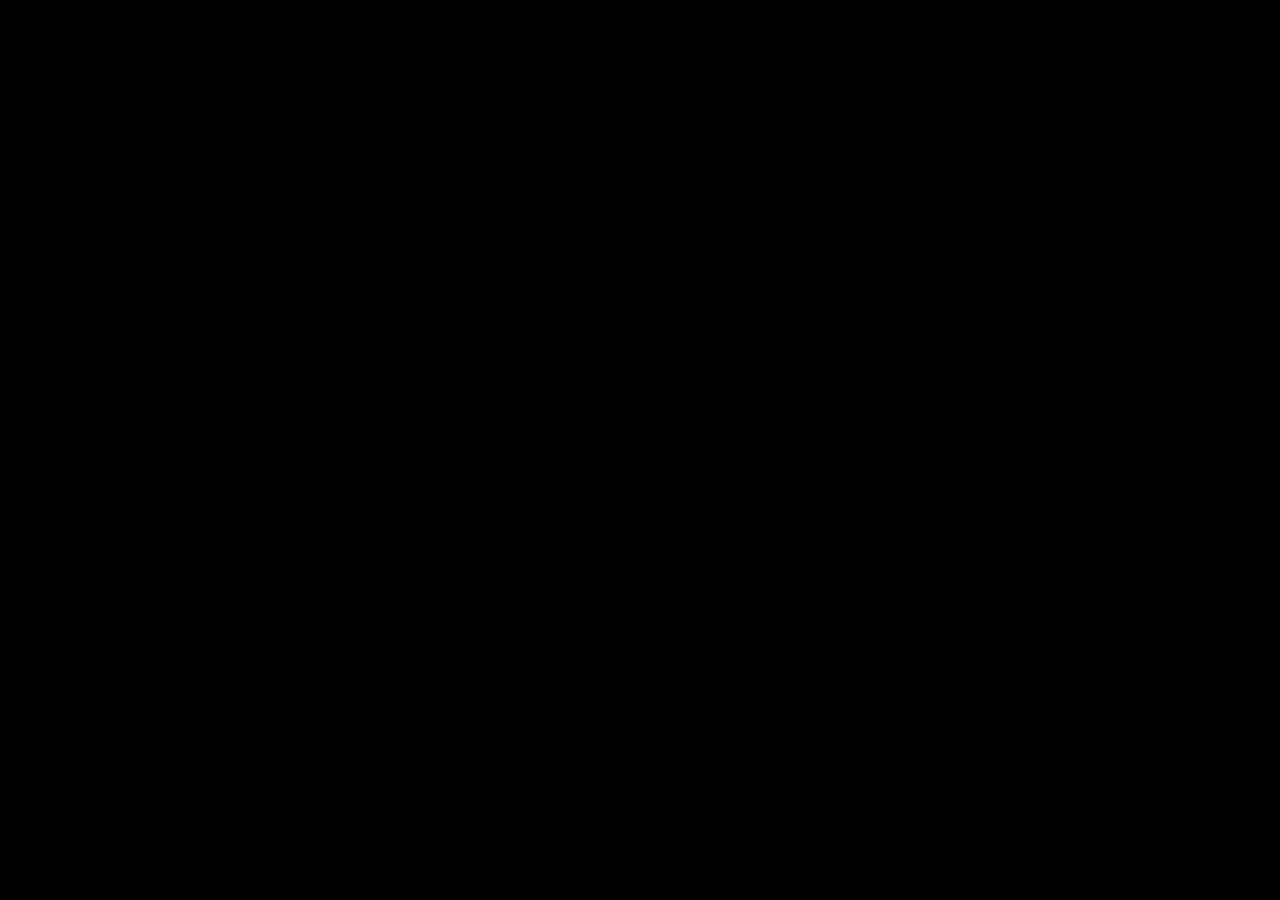
==== commit 25d70c93: "网站替换为3D粒子圣诞树" ====
--- a/index.html
+++ b/index.html
@@ -1,163 +1,643 @@
 <!DOCTYPE html>
 <html lang="zh-CN">
 <head>
-  <meta charset="UTF-8">
-  <meta name="viewport" content="width=device-width, initial-scale=1.0">
-  <title>程心悦 | 南昌新建二中高一学生 | 个人主页</title>
-  <meta name="description" content="程心悦，江西省南昌市新建二中高一学生个人主页。热爱王者荣耀，热爱生活的可爱女生。">
-  <meta name="keywords" content="程心悦,新建二中,南昌,高一,学生,个人主页,江西,南昌新建二中">
-  <meta name="author" content="程心悦">
-  <meta name="robots" content="index, follow">
-  <link rel="canonical" href="https://cheng1520-github-io.pages.dev/">
-  <meta property="og:title" content="程心悦 - 个人主页">
-  <meta property="og:description" content="程心悦，南昌市新建二中高一学生。热爱生活、热爱王者荣耀，很高兴认识你！">
-  <meta property="og:image" content="https://cheng1520-github-io.pages.dev/images/photo.jpg">
-  <meta property="og:type" content="website">
-  <meta name="twitter:card" content="summary_large_image">
-  <link rel="stylesheet" href="styles/global.css">
-  <link rel="stylesheet" href="styles/animations.css">
-  <link rel="stylesheet" href="styles/utilities.css">
+<meta charset="UTF-8">
+<meta name="viewport" content="width=device-width, initial-scale=1.0">
+<title>圣诞树</title>
+<style>
+  * { margin: 0; padding: 0; box-sizing: border-box; }
+  body { background: #000; overflow: hidden; cursor: grab; }
+  body:active { cursor: grabbing; }
+  canvas { display: block; }
+</style>
 </head>
-<body class="page-enter">
-
-<!-- 入场动画 -->
-<div id="intro-overlay">
-  <div class="intro-starfield"></div>
-  <div class="intro-content">
-    <div class="intro-glow"></div>
-    <div class="intro-name-wrap">
-      <span class="intro-char" style="--i:0">程</span>
-      <span class="intro-char" style="--i:1">心</span>
-      <span class="intro-char" style="--i:2">悦</span>
-    </div>
-    <div class="intro-divider"></div>
-    <p class="intro-sub">南昌市新建二中 · 高一</p>
-    <div class="intro-hint">点击进入</div>
-  </div>
-</div>
-
-<canvas id="particles"></canvas>
-<div id="floating-text-layer"></div>
-
-<nav class="navbar" id="navbar">
-  <div class="nav-inner">
-    <a href="index.html" class="nav-logo">Xinyue</a>
-    <ul class="nav-links">
-      <li><a href="index.html">首页</a></li>
-      <li><a href="about.html">关于</a></li>
-      <li><a href="hobbies.html">爱好</a></li>
-      <li><a href="gallery.html">相册</a></li>
-      <li><a href="support.html">支持</a></li>
-    </ul>
-  </div>
-</nav>
-
-<div class="page-wrapper">
-  <section class="hero" id="home">
-    <div class="hero-content">
-      <div class="hero-photo">
-        <div class="photo-ring">
-          <div class="photo-ring-inner">
-            <img src="images/photo.jpg" alt="程心悦">
-          </div>
-        </div>
-      </div>
-      <div class="hero-text">
-        <div class="hero-greeting"> HELLO WORLD </div>
-        <h1 class="hero-name">程心悦</h1>
-        <p class="hero-subtitle" id="hero-subtitle"><span class="cursor"></span></p>
-        <p style="margin-top:16px;color:var(--text-dim);max-width:450px;">
-          一个热爱王者荣耀的高中女生。<br>期中考900名逆境翻盘，期末387.5分证明自己！
-        </p>
-        <div class="hero-stats">
-          <div class="hero-stat">
-            <div class="hero-stat-num" data-target="16">0</div>
-            <div class="hero-stat-label">花季年龄</div>
-          </div>
-          <div class="hero-stat">
-            <div class="hero-stat-num" data-target="387.5">0</div>
-            <div class="hero-stat-label">期末分数</div>
-          </div>
-          <div class="hero-stat">
-            <div class="hero-stat-num" data-target="100" data-suffix="%">0</div>
-            <div class="hero-stat-label">热爱峡谷</div>
-          </div>
-        </div>
-        <div class="btn-group" style="margin-top:28px;">
-          <a href="about.html" class="btn btn-primary">了解更多</a>
-          <a href="hobbies.html" class="btn btn-outline">我的爱好</a>
-        </div>
-      </div>
-    </div>
-  </section>
-
-  <div class="quote-section">
-    <div class="quote-card">
-      <div class="quote-mark">"</div>
-      <p class="quote-text">输了不丢人，不敢打才丢人！</p>
-      <p class="quote-author">—— 程心悦的人生信条</p>
-    </div>
-  </div>
-</div>
-
-<footer class="footer">
-  <p>Made with <span class="heart">♥</span> by 程心悦 · 2026</p>
-  <p style="margin-top:4px;">江西省南昌市新建二中 · 高一 · 仰望哥哥的每一天</p>
-</footer>
-
-<script src="scripts/particles.js"></script>
-<script src="scripts/floating-text.js"></script>
-<script src="scripts/nav.js"></script>
-<script src="scripts/intro.js"></script>
-<script>
-// Typewriter effect for hero subtitle
-(function() {
-  const el = document.getElementById('hero-subtitle');
-  if (!el) return;
-  const text = '江西省南昌市新建二中 · 高一学生';
-  const cursor = el.querySelector('.cursor');
-  let i = 0;
-  function type() {
-    if (i < text.length) {
-      el.insertBefore(document.createTextNode(text[i]), cursor);
-      i++;
-      setTimeout(type, 60 + Math.random() * 40);
+<body>
+
+<script type="importmap">
+{ "imports": { "three": "https://unpkg.com/three@0.160.0/build/three.module.js", "three/addons/": "https://unpkg.com/three@0.160.0/examples/jsm/" } }
+</script>
+
+<script type="module">
+import * as THREE from 'three';
+import { OrbitControls } from 'three/addons/controls/OrbitControls.js';
+
+const scene = new THREE.Scene();
+scene.fog = new THREE.FogExp2(0x020210, 0.00006);
+
+const camera = new THREE.PerspectiveCamera(50, innerWidth / innerHeight, 0.1, 100);
+camera.position.set(1, 3.5, 13);
+camera.lookAt(0, 3.5, 0);
+
+const renderer = new THREE.WebGLRenderer({ antialias: true, alpha: true });
+renderer.setSize(innerWidth, innerHeight);
+renderer.setPixelRatio(Math.min(devicePixelRatio, 2));
+renderer.toneMapping = THREE.ACESFilmicToneMapping;
+renderer.toneMappingExposure = 1.3;
+document.body.appendChild(renderer.domElement);
+
+const controls = new OrbitControls(camera, renderer.domElement);
+controls.target.set(0, 3.5, 0);
+controls.enableDamping = true;
+controls.dampingFactor = 0.06;
+controls.minDistance = 5;
+controls.maxDistance = 22;
+controls.maxPolarAngle = Math.PI * 0.72;
+controls.autoRotate = true;
+controls.autoRotateSpeed = 0.4;
+controls.update();
+
+// ===== Shared glow texture =====
+function createGlowTexture(innerColor, outerColor) {
+  const c = document.createElement('canvas');
+  c.width = 64; c.height = 64;
+  const ctx = c.getContext('2d');
+  const g = ctx.createRadialGradient(32, 32, 0, 32, 32, 32);
+  g.addColorStop(0, innerColor || 'rgba(255,255,255,1)');
+  g.addColorStop(0.15, innerColor || 'rgba(255,255,255,0.95)');
+  g.addColorStop(0.4, 'rgba(255,255,255,0.5)');
+  g.addColorStop(0.7, 'rgba(255,255,255,0.1)');
+  g.addColorStop(1, outerColor || 'rgba(255,255,255,0)');
+  ctx.fillStyle = g;
+  ctx.fillRect(0, 0, 64, 64);
+  return new THREE.CanvasTexture(c);
+}
+const glowTex = createGlowTexture();
+
+// ===== Colors =====
+const treeGreens = [0x00ff77, 0x00ee66, 0x22ff88, 0x00dd55, 0x33ff99, 0x00cc55, 0x44ffaa, 0x00ff66, 0x11ee77, 0x00ff88];
+const ornamentCols = [0xff1155, 0xff6600, 0xffd700, 0xff0099, 0xff4400, 0xffaa00, 0xff00bb, 0x00bbff, 0xff5500, 0xff88dd, 0x00ffff, 0xff3300];
+const neonCols = [0xff2d75, 0xff8c00, 0xffd700, 0x00e5ff, 0xb347ea, 0xff4081, 0x40c4ff, 0xffab00];
+
+// ==========================================
+// BACKGROUND LAYERS
+// ==========================================
+
+// Aurora / nebula plane
+const auroraGroup = new THREE.Group();
+scene.add(auroraGroup);
+
+for (let j = 0; j < 3; j++) {
+  const auroraGeom = new THREE.PlaneGeometry(30, 20);
+  const auroraCanvas = document.createElement('canvas');
+  auroraCanvas.width = 512; auroraCanvas.height = 256;
+  const actx = auroraCanvas.getContext('2d');
+
+  const hues = [[280, 340], [180, 240], [30, 60]][j];
+  for (let i = 0; i < 60; i++) {
+    const x = Math.random() * 512;
+    const y = Math.random() * 256;
+    const r = 40 + Math.random() * 200;
+    const grad = actx.createRadialGradient(x, y, 0, x, y, r);
+    const hue = hues[0] + Math.random() * (hues[1] - hues[0]);
+    grad.addColorStop(0, `hsla(${hue}, 80%, 60%, 0.15)`);
+    grad.addColorStop(0.4, `hsla(${hue}, 70%, 50%, 0.06)`);
+    grad.addColorStop(1, 'transparent');
+    actx.fillStyle = grad;
+    actx.fillRect(0, 0, 512, 256);
+  }
+  const auroraTex = new THREE.CanvasTexture(auroraCanvas);
+  const auroraMat = new THREE.MeshBasicMaterial({ map: auroraTex, transparent: true, opacity: 0.5, depthWrite: false, side: THREE.DoubleSide });
+  const auroraPlane = new THREE.Mesh(auroraGeom, auroraMat);
+  auroraPlane.position.set(0, 6 + j * 4, -8);
+  auroraPlane.rotation.x = -0.3 + j * 0.15;
+  auroraGroup.add(auroraPlane);
+}
+
+// Distant stars background sphere
+const bgStarCount = 1500;
+const bgStarGeom = new THREE.BufferGeometry();
+const bgStarPos = new Float32Array(bgStarCount * 3);
+const bgStarCol = new Float32Array(bgStarCount * 3);
+const bgStarData = [];
+for (let i = 0; i < bgStarCount; i++) {
+  const phi = Math.acos(2 * Math.random() - 1);
+  const theta = Math.random() * Math.PI * 2;
+  const r = 20 + Math.random() * 15;
+  bgStarPos[i * 3] = r * Math.sin(phi) * Math.cos(theta);
+  bgStarPos[i * 3 + 1] = r * Math.sin(phi) * Math.sin(theta);
+  bgStarPos[i * 3 + 2] = r * Math.cos(phi);
+  const hue = Math.random() < 0.3 ? 0.12 : Math.random() < 0.15 ? 0.6 : Math.random() * 0.1;
+  const c = new THREE.Color().setHSL(hue, 0.3, 0.6 + Math.random() * 0.4);
+  bgStarCol[i * 3] = c.r;
+  bgStarCol[i * 3 + 1] = c.g;
+  bgStarCol[i * 3 + 2] = c.b;
+  bgStarData.push({ phase: Math.random() * Math.PI * 2, speed: 0.3 + Math.random() * 1.5 });
+}
+bgStarGeom.setAttribute('position', new THREE.BufferAttribute(bgStarPos, 3));
+bgStarGeom.setAttribute('color', new THREE.BufferAttribute(bgStarCol, 3));
+const bgStars = new THREE.Points(bgStarGeom, new THREE.PointsMaterial({
+  size: 0.08, vertexColors: true, blending: THREE.AdditiveBlending, depthWrite: false, transparent: true, opacity: 0.8,
+  map: glowTex,
+}));
+scene.add(bgStars);
+
+// ==========================================
+// GROUND - Snow Field
+// ==========================================
+const groundGroup = new THREE.Group();
+scene.add(groundGroup);
+
+// Main snow ground
+const groundGeom = new THREE.CircleGeometry(6, 64);
+const groundMat = new THREE.MeshStandardMaterial({ color: 0xe8f0ff, roughness: 0.35, metalness: 0.05 });
+const ground = new THREE.Mesh(groundGeom, groundMat);
+ground.rotation.x = -Math.PI / 2;
+ground.position.y = -0.05;
+ground.receiveShadow = true;
+groundGroup.add(ground);
+
+// Ice ring
+const iceGeom = new THREE.TorusGeometry(2.5, 0.3, 16, 64);
+const iceMat = new THREE.MeshStandardMaterial({
+  color: 0xddeeff, roughness: 0.2, metalness: 0.3,
+  emissive: 0x334466, emissiveIntensity: 0.4,
+});
+const iceRing = new THREE.Mesh(iceGeom, iceMat);
+iceRing.rotation.x = -Math.PI / 2;
+iceRing.position.y = 0.12;
+groundGroup.add(iceRing);
+
+// Ground particle sparkles
+const gSparkCount = 600;
+const gSparkGeom = new THREE.BufferGeometry();
+const gSparkPos = new Float32Array(gSparkCount * 3);
+const gSparkCol = new Float32Array(gSparkCount * 3);
+for (let i = 0; i < gSparkCount; i++) {
+  const angle = Math.random() * Math.PI * 2;
+  const r = 1.5 + Math.random() * 5;
+  gSparkPos[i * 3] = Math.cos(angle) * r;
+  gSparkPos[i * 3 + 1] = 0.02;
+  gSparkPos[i * 3 + 2] = Math.sin(angle) * r;
+  const c = new THREE.Color().setHSL(0.55 + Math.random() * 0.2, 0.4, 0.4 + Math.random() * 0.5);
+  gSparkCol[i * 3] = c.r;
+  gSparkCol[i * 3 + 1] = c.g;
+  gSparkCol[i * 3 + 2] = c.b;
+}
+gSparkGeom.setAttribute('position', new THREE.BufferAttribute(gSparkPos, 3));
+gSparkGeom.setAttribute('color', new THREE.BufferAttribute(gSparkCol, 3));
+const gSparks = new THREE.Points(gSparkGeom, new THREE.PointsMaterial({
+  size: 0.06, vertexColors: true, blending: THREE.AdditiveBlending, depthWrite: false, transparent: true, opacity: 0.5,
+  map: glowTex,
+}));
+groundGroup.add(gSparks);
+
+// ==========================================
+// TREE GROUP
+// ==========================================
+const treeGroup = new THREE.Group();
+scene.add(treeGroup);
+
+const treeHeight = 7;
+const baseRadius = 2.6;
+
+// --- Particle tree body ---
+const treeParticleCount = 5000;
+const treeGeom = new THREE.BufferGeometry();
+const treePos = new Float32Array(treeParticleCount * 3);
+const treeCol = new Float32Array(treeParticleCount * 3);
+const treeDataArr = [];
+
+for (let i = 0; i < treeParticleCount; i++) {
+  const y = Math.random() * treeHeight;
+  const radiusAtY = baseRadius * (1 - y / treeHeight);
+  const angle = Math.random() * Math.PI * 2;
+  const r = radiusAtY * (0.4 + Math.random() * 0.6);
+  treePos[i * 3] = Math.cos(angle) * r;
+  treePos[i * 3 + 1] = y;
+  treePos[i * 3 + 2] = Math.sin(angle) * r;
+  const color = new THREE.Color(treeGreens[Math.floor(Math.random() * treeGreens.length)]);
+  treeCol[i * 3] = color.r;
+  treeCol[i * 3 + 1] = color.g;
+  treeCol[i * 3 + 2] = color.b;
+  treeDataArr.push({
+    baseX: Math.cos(angle) * r, baseY: y, baseZ: Math.sin(angle) * r,
+    phase: Math.random() * Math.PI * 2, speed: 0.3 + Math.random() * 1.2,
+    amp: 0.01 + Math.random() * 0.08,
+  });
+}
+treeGeom.setAttribute('position', new THREE.BufferAttribute(treePos, 3));
+treeGeom.setAttribute('color', new THREE.BufferAttribute(treeCol, 3));
+const treeParticles = new THREE.Points(treeGeom, new THREE.PointsMaterial({
+  size: 0.06, vertexColors: true, blending: THREE.AdditiveBlending, depthWrite: false, transparent: true, opacity: 0.95,
+  map: glowTex,
+}));
+treeGroup.add(treeParticles);
+
+// --- 3D Solid Ornaments ---
+const ornamentGroup = new THREE.Group();
+treeGroup.add(ornamentGroup);
+const ornamentDataArr = [];
+
+for (let i = 0; i < 200; i++) {
+  const y = 0.6 + Math.random() * (treeHeight - 1);
+  const radiusAtY = baseRadius * (1 - y / treeHeight) * 0.85;
+  const angle = Math.random() * Math.PI * 2;
+  const r = radiusAtY * (0.5 + Math.random() * 0.5);
+  const color = new THREE.Color(ornamentCols[Math.floor(Math.random() * ornamentCols.length)]);
+
+  const size = 0.06 + Math.random() * 0.09;
+  const geom = new THREE.SphereGeometry(size, 12, 12);
+  const mat = new THREE.MeshStandardMaterial({
+    color, roughness: 0.15, metalness: 0.7,
+    emissive: color, emissiveIntensity: 0.6,
+  });
+  const ornament = new THREE.Mesh(geom, mat);
+  ornament.position.set(Math.cos(angle) * r, y, Math.sin(angle) * r);
+  ornament.castShadow = true;
+  ornamentGroup.add(ornament);
+  ornamentDataArr.push({
+    mesh: ornament, baseX: Math.cos(angle) * r, baseY: y, baseZ: Math.sin(angle) * r,
+    color, speed: 0.5 + Math.random() * 2, phase: Math.random() * Math.PI * 2,
+    amp: 0.04 + Math.random() * 0.2,
+  });
+}
+
+// --- Trunk ---
+const trunkGeom = new THREE.CylinderGeometry(0.2, 0.28, 1.2, 16);
+const trunkMat = new THREE.MeshStandardMaterial({ color: 0x5a3820, roughness: 0.65, metalness: 0.05 });
+const trunk = new THREE.Mesh(trunkGeom, trunkMat);
+trunk.position.y = -0.35;
+trunk.castShadow = true;
+trunk.receiveShadow = true;
+treeGroup.add(trunk);
+
+// --- Star on top ---
+const starGroup = new THREE.Group();
+starGroup.position.y = treeHeight + 0.25;
+treeGroup.add(starGroup);
+
+const starShape = new THREE.Shape();
+const outerR = 0.38, innerR = 0.16, spikes = 5;
+for (let i = 0; i < spikes * 2; i++) {
+  const r = i % 2 === 0 ? outerR : innerR;
+  const angle = (i / (spikes * 2)) * Math.PI * 2 - Math.PI / 2;
+  if (i === 0) starShape.moveTo(Math.cos(angle) * r, Math.sin(angle) * r);
+  else starShape.lineTo(Math.cos(angle) * r, Math.sin(angle) * r);
+}
+starShape.closePath();
+const starExtSettings = { depth: 0.12, bevelEnabled: true, bevelThickness: 0.05, bevelSize: 0.05, bevelSegments: 3 };
+const starGeom = new THREE.ExtrudeGeometry(starShape, starExtSettings);
+starGeom.center();
+const starMat = new THREE.MeshStandardMaterial({
+  color: 0xffd700, roughness: 0.08, metalness: 0.95,
+  emissive: 0xffaa00, emissiveIntensity: 3,
+});
+const star = new THREE.Mesh(starGeom, starMat);
+star.castShadow = true;
+starGroup.add(star);
+
+// Star glow halo
+const haloGeom = new THREE.RingGeometry(0.2, 0.55, 32);
+const haloMat = new THREE.MeshBasicMaterial({ color: 0xffd700, side: THREE.DoubleSide, transparent: true, opacity: 0.25, depthWrite: false });
+const halo = new THREE.Mesh(haloGeom, haloMat);
+starGroup.add(halo);
+
+// Star particle aura
+const auraCount = 200;
+const auraGeom = new THREE.BufferGeometry();
+const auraPos = new Float32Array(auraCount * 3);
+const auraCol = new Float32Array(auraCount * 3);
+for (let i = 0; i < auraCount; i++) {
+  const phi = Math.random() * Math.PI;
+  const theta = Math.random() * Math.PI * 2;
+  const r = 0.3 + Math.random() * 0.6;
+  auraPos[i * 3] = r * Math.sin(phi) * Math.cos(theta);
+  auraPos[i * 3 + 1] = r * Math.sin(phi) * Math.sin(theta) * 0.5;
+  auraPos[i * 3 + 2] = r * Math.cos(phi);
+  const c = new THREE.Color().setHSL(0.12 + Math.random() * 0.06, 1, 0.5 + Math.random() * 0.5);
+  auraCol[i * 3] = c.r;
+  auraCol[i * 3 + 1] = c.g;
+  auraCol[i * 3 + 2] = c.b;
+}
+auraGeom.setAttribute('position', new THREE.BufferAttribute(auraPos, 3));
+auraGeom.setAttribute('color', new THREE.BufferAttribute(auraCol, 3));
+const auraPoints = new THREE.Points(auraGeom, new THREE.PointsMaterial({
+  size: 0.06, vertexColors: true, blending: THREE.AdditiveBlending, depthWrite: false, transparent: true, opacity: 0.8,
+  map: glowTex,
+}));
+starGroup.add(auraPoints);
+
+// --- Spiral Light Rings ---
+const ringCount = 500;
+const ringGeom = new THREE.BufferGeometry();
+const ringPos = new Float32Array(ringCount * 3);
+const ringCol = new Float32Array(ringCount * 3);
+const ringDataArr = [];
+for (let i = 0; i < ringCount; i++) {
+  const h = 0.8 + Math.random() * (treeHeight - 1.2);
+  const radiusAtH = baseRadius * (1 - h / treeHeight) + 0.4;
+  const angle = Math.random() * Math.PI * 2;
+  const r = radiusAtH * (0.6 + Math.random() * 0.4);
+  ringPos[i * 3] = Math.cos(angle) * r;
+  ringPos[i * 3 + 1] = h;
+  ringPos[i * 3 + 2] = Math.sin(angle) * r;
+  const c = new THREE.Color(neonCols[Math.floor(Math.random() * neonCols.length)]);
+  ringCol[i * 3] = c.r;
+  ringCol[i * 3 + 1] = c.g;
+  ringCol[i * 3 + 2] = c.b;
+  ringDataArr.push({ angle, r, baseH: h, speed: 0.3 + Math.random() * 1.5, phase: Math.random() * Math.PI * 2 });
+}
+ringGeom.setAttribute('position', new THREE.BufferAttribute(ringPos, 3));
+ringGeom.setAttribute('color', new THREE.BufferAttribute(ringCol, 3));
+const ringParticles = new THREE.Points(ringGeom, new THREE.PointsMaterial({
+  size: 0.06, vertexColors: true, blending: THREE.AdditiveBlending, depthWrite: false, transparent: true, opacity: 0.7,
+  map: glowTex,
+}));
+treeGroup.add(ringParticles);
+
+// --- Burst Sparkles ---
+const burstCount = 400;
+const burstGeom = new THREE.BufferGeometry();
+const burstPos = new Float32Array(burstCount * 3);
+const burstCol = new Float32Array(burstCount * 3);
+const burstDataArr = [];
+
+function randomTreePos() {
+  const h = 1.5 + Math.random() * 5;
+  const ra = baseRadius * (1 - h / treeHeight) * 0.8;
+  const a = Math.random() * Math.PI * 2;
+  const rd = ra * (0.3 + Math.random() * 0.7);
+  return { x: Math.cos(a) * rd, y: h, z: Math.sin(a) * rd };
+}
+
+for (let i = 0; i < burstCount; i++) {
+  const p = randomTreePos();
+  burstPos[i * 3] = p.x;
+  burstPos[i * 3 + 1] = p.y;
+  burstPos[i * 3 + 2] = p.z;
+  const c = new THREE.Color(neonCols[Math.floor(Math.random() * neonCols.length)]);
+  burstCol[i * 3] = c.r;
+  burstCol[i * 3 + 1] = c.g;
+  burstCol[i * 3 + 2] = c.b;
+  burstDataArr.push({
+    ox: p.x, oy: p.y, oz: p.z,
+    vx: (Math.random() - 0.5) * 0.06,
+    vy: 0.02 + Math.random() * 0.09,
+    vz: (Math.random() - 0.5) * 0.06,
+    life: Math.random() * 4,
+    maxLife: 1 + Math.random() * 3,
+  });
+}
+burstGeom.setAttribute('position', new THREE.BufferAttribute(burstPos, 3));
+burstGeom.setAttribute('color', new THREE.BufferAttribute(burstCol, 3));
+const burstParticles = new THREE.Points(burstGeom, new THREE.PointsMaterial({
+  size: 0.05, vertexColors: true, blending: THREE.AdditiveBlending, depthWrite: false, transparent: true, opacity: 0.8,
+  map: glowTex,
+}));
+treeGroup.add(burstParticles);
+
+// --- Gift Boxes ---
+function createGift(x, z, boxColor, ribbonColor) {
+  const g = new THREE.Group();
+  const boxGeom = new THREE.BoxGeometry(0.4, 0.4, 0.4);
+  const boxMat = new THREE.MeshStandardMaterial({ color: boxColor, roughness: 0.25, metalness: 0.4 });
+  const box = new THREE.Mesh(boxGeom, boxMat);
+  box.position.y = 0.2;
+  box.castShadow = true;
+  box.receiveShadow = true;
+  g.add(box);
+
+  const rMat = new THREE.MeshStandardMaterial({ color: ribbonColor, roughness: 0.15, metalness: 0.6, emissive: ribbonColor, emissiveIntensity: 0.3 });
+  const rh = new THREE.Mesh(new THREE.BoxGeometry(0.06, 0.08, 0.42), rMat);
+  rh.position.y = 0.42; rh.castShadow = true; g.add(rh);
+  const rv = new THREE.Mesh(new THREE.BoxGeometry(0.42, 0.08, 0.06), rMat);
+  rv.position.y = 0.42; rv.castShadow = true; g.add(rv);
+
+  const bowGeom = new THREE.SphereGeometry(0.08, 8, 8);
+  const b1 = new THREE.Mesh(bowGeom, rMat); b1.position.set(0.12, 0.47, 0); g.add(b1);
+  const b2 = new THREE.Mesh(bowGeom, rMat); b2.position.set(-0.12, 0.47, 0); g.add(b2);
+
+  g.position.set(x, 0, z);
+  g.rotation.y = Math.random() * Math.PI;
+  scene.add(g);
+  return g;
+}
+
+const gifts = [
+  createGift(2.8, 2.2, 0xe74c3c, 0xffd700),
+  createGift(-3.0, 2.0, 0x3498db, 0xf1c40f),
+  createGift(3.0, -2.4, 0x9b59b6, 0xe67e22),
+  createGift(-2.7, -2.2, 0x27ae60, 0xff6b6b),
+  createGift(3.4, -0.3, 0xf39c12, 0xffffff),
+  createGift(-3.2, 0.5, 0xe91e63, 0xffd700),
+];
+
+// ==========================================
+// SNOWFLAKES
+// ==========================================
+const snowCount = 1200;
+const snowGeom = new THREE.BufferGeometry();
+const snowPos = new Float32Array(snowCount * 3);
+const snowCol = new Float32Array(snowCount * 3);
+const snowDataArr = [];
+for (let i = 0; i < snowCount; i++) {
+  snowPos[i * 3] = (Math.random() - 0.5) * 32;
+  snowPos[i * 3 + 1] = Math.random() * 20;
+  snowPos[i * 3 + 2] = (Math.random() - 0.5) * 32;
+  const c = new THREE.Color().setHSL(0.57 + Math.random() * 0.15, 0.08, 0.7 + Math.random() * 0.3);
+  snowCol[i * 3] = c.r;
+  snowCol[i * 3 + 1] = c.g;
+  snowCol[i * 3 + 2] = c.b;
+  snowDataArr.push({
+    sy: 0.008 + Math.random() * 0.05,
+    sx: (Math.random() - 0.5) * 0.015,
+    sz: (Math.random() - 0.5) * 0.015,
+    wobbleA: 0.1 + Math.random() * 0.6,
+    wobbleS: 0.3 + Math.random() * 1.5,
+    phase: Math.random() * Math.PI * 2,
+  });
+}
+snowGeom.setAttribute('position', new THREE.BufferAttribute(snowPos, 3));
+snowGeom.setAttribute('color', new THREE.BufferAttribute(snowCol, 3));
+const snowParticles = new THREE.Points(snowGeom, new THREE.PointsMaterial({
+  size: 0.1, vertexColors: true, blending: THREE.AdditiveBlending, depthWrite: false, transparent: true, opacity: 0.65,
+  map: glowTex,
+}));
+scene.add(snowParticles);
+
+// ==========================================
+// LIGHTING
+// ==========================================
+const ambient = new THREE.AmbientLight(0x1a2a4a, 1.5);
+scene.add(ambient);
+
+const moonLight = new THREE.DirectionalLight(0x4466aa, 3);
+moonLight.position.set(10, 18, 10);
+moonLight.castShadow = true;
+moonLight.shadow.mapSize.set(2048, 2048);
+moonLight.shadow.camera.near = 0.5;
+moonLight.shadow.camera.far = 60;
+moonLight.shadow.camera.left = -15;
+moonLight.shadow.camera.right = 15;
+moonLight.shadow.camera.top = 15;
+moonLight.shadow.camera.bottom = -5;
+moonLight.shadow.bias = -0.0001;
+scene.add(moonLight);
+
+const warmLight = new THREE.PointLight(0xff7730, 35, 16, 1.8);
+warmLight.position.set(0, 0.5, 3);
+warmLight.castShadow = true;
+warmLight.shadow.mapSize.set(1024, 1024);
+scene.add(warmLight);
+
+const topLight = new THREE.PointLight(0xffd700, 15, 8, 2);
+topLight.position.set(0, treeHeight + 0.3, 0);
+scene.add(topLight);
+
+// ==========================================
+// ANIMATION LOOP
+// ==========================================
+const clock = new THREE.Clock();
+
+function animate() {
+  requestAnimationFrame(animate);
+
+  const dt = Math.min(clock.getDelta(), 0.1);
+  const time = performance.now() * 0.001;
+
+  controls.update();
+
+  // Background stars twinkle
+  bgStars.rotation.y += dt * 0.03;
+  bgStars.rotation.x += dt * 0.01;
+  const bgColArr = bgStars.geometry.attributes.color.array;
+  for (let i = 0; i < bgStarCount; i++) {
+    const d = bgStarData[i];
+    const b = 0.4 + Math.sin(time * d.speed + d.phase) * 0.4;
+    bgColArr[i * 3] *= (0.98 + b * 0.02);
+    bgColArr[i * 3 + 1] *= (0.98 + b * 0.02);
+    bgColArr[i * 3 + 2] *= (0.98 + b * 0.02);
+  }
+  bgStars.geometry.attributes.color.needsUpdate = true;
+
+  // Aurora sway
+  auroraGroup.children.forEach((a, i) => {
+    a.position.x = Math.sin(time * 0.2 + i) * 3;
+    a.material.opacity = 0.35 + Math.sin(time * 0.3 + i * 1.5) * 0.15;
+  });
+
+  // Tree sway
+  treeGroup.rotation.z = Math.sin(time * 0.45) * 0.025;
+  treeGroup.rotation.x = Math.cos(time * 0.4) * 0.015;
+
+  // Tree particle shimmer
+  const treePosArr = treeParticles.geometry.attributes.position.array;
+  for (let i = 0; i < treeParticleCount; i++) {
+    const d = treeDataArr[i];
+    treePosArr[i * 3] = d.baseX + Math.sin(time * d.speed + d.phase) * d.amp;
+    treePosArr[i * 3 + 1] = d.baseY + Math.cos(time * d.speed * 1.3 + d.phase) * d.amp * 0.7;
+    treePosArr[i * 3 + 2] = d.baseZ + Math.cos(time * d.speed * 0.8 + d.phase + 1) * d.amp;
+  }
+  treeParticles.geometry.attributes.position.needsUpdate = true;
+
+  // Ornaments float and pulse
+  ornamentDataArr.forEach(d => {
+    const oy = d.baseY + Math.sin(time * d.speed + d.phase) * d.amp;
+    const ox = d.baseX + Math.cos(time * d.speed * 1.2 + d.phase) * d.amp * 0.5;
+    const oz = d.baseZ + Math.sin(time * d.speed * 0.9 + d.phase + 1) * d.amp * 0.5;
+    d.mesh.position.set(ox, oy, oz);
+    const glow = 0.4 + Math.sin(time * 3 + d.phase) * 0.4;
+    d.mesh.material.emissiveIntensity = glow;
+    d.mesh.scale.setScalar(0.8 + Math.sin(time * 2.5 + d.phase) * 0.2);
+  });
+
+  // Ring spiral dance
+  const rpArr = ringParticles.geometry.attributes.position.array;
+  for (let i = 0; i < ringCount; i++) {
+    const d = ringDataArr[i];
+    const a = d.angle + time * d.speed * 0.5;
+    const h = d.baseH + Math.sin(time * d.speed * 0.8 + d.phase) * 0.5;
+    const r = d.r + Math.cos(time * d.speed * 0.6 + d.phase) * 0.15;
+    rpArr[i * 3] = Math.cos(a) * r;
+    rpArr[i * 3 + 1] = Math.max(0.5, Math.min(treeHeight - 0.3, h));
+    rpArr[i * 3 + 2] = Math.sin(a) * r;
+  }
+  ringParticles.geometry.attributes.position.needsUpdate = true;
+  ringParticles.material.opacity = 0.35 + Math.sin(time * 1.5) * 0.25;
+
+  // Star
+  starGroup.rotation.y += dt * 1.0;
+  starGroup.rotation.x = Math.sin(time * 1.6) * 0.25;
+  const sS = 1 + Math.sin(time * 3) * 0.18;
+  starGroup.scale.setScalar(sS);
+  star.material.emissiveIntensity = 2.5 + Math.sin(time * 2.5) * 1.2;
+  halo.material.opacity = 0.15 + Math.sin(time * 2) * 0.1;
+  halo.scale.setScalar(1 + Math.sin(time * 3) * 0.25);
+  auraPoints.material.opacity = 0.5 + Math.sin(time * 2.5) * 0.35;
+  topLight.intensity = 12 + Math.sin(time * 2.5) * 5;
+
+  // Burst
+  const bpArr = burstParticles.geometry.attributes.position.array;
+  const bcArr = burstParticles.geometry.attributes.color.array;
+  for (let i = 0; i < burstCount; i++) {
+    const d = burstDataArr[i];
+    d.life += dt;
+    if (d.life > d.maxLife) {
+      const p = randomTreePos();
+      d.ox = p.x; d.oy = p.y; d.oz = p.z;
+      d.vx = (Math.random() - 0.5) * 0.07;
+      d.vy = 0.02 + Math.random() * 0.1;
+      d.vz = (Math.random() - 0.5) * 0.07;
+      d.maxLife = 1 + Math.random() * 3;
+      d.life = 0;
     }
+    const progress = d.life / d.maxLife;
+    bpArr[i * 3] = d.ox + d.vx * d.life * 3;
+    bpArr[i * 3 + 1] = d.oy + d.vy * d.life * 2;
+    bpArr[i * 3 + 2] = d.oz + d.vz * d.life * 3;
+    const alpha = 1 - progress;
+    const nc = new THREE.Color(neonCols[Math.floor(Math.random() * neonCols.length)]);
+    bcArr[i * 3] = nc.r * alpha;
+    bcArr[i * 3 + 1] = nc.g * alpha;
+    bcArr[i * 3 + 2] = nc.b * alpha;
   }
-  // Start after intro overlay fades
-  setTimeout(type, 3000);
-})();
-
-// Number count-up animation
-(function() {
-  const nums = document.querySelectorAll('.hero-stat-num[data-target]');
-  const observer = new IntersectionObserver((entries) => {
-    entries.forEach(entry => {
-      if (entry.isIntersecting) {
-        const el = entry.target;
-        const target = parseFloat(el.dataset.target);
-        const suffix = el.dataset.suffix || '';
-        const isInt = Number.isInteger(target);
-        const duration = 1500;
-        const start = performance.now();
-        const startVal = 0;
-        function update(now) {
-          const elapsed = now - start;
-          const progress = Math.min(elapsed / duration, 1);
-          const eased = 1 - Math.pow(1 - progress, 3);
-          const current = startVal + (target - startVal) * eased;
-          el.textContent = (isInt ? Math.round(current) : current.toFixed(1)) + suffix;
-          if (progress < 1) requestAnimationFrame(update);
-          else { el.textContent = target + suffix; el.classList.add('counted'); }
-        }
-        requestAnimationFrame(update);
-        observer.unobserve(el);
-      }
-    });
-  }, { threshold: 0.5 });
-  nums.forEach(n => observer.observe(n));
-})();
+  burstParticles.geometry.attributes.position.needsUpdate = true;
+  burstParticles.geometry.attributes.color.needsUpdate = true;
+
+  // Snow
+  const spArr = snowParticles.geometry.attributes.position.array;
+  for (let i = 0; i < snowCount; i++) {
+    const d = snowDataArr[i];
+    spArr[i * 3] += d.sx + Math.sin(time * d.wobbleS + d.phase) * 0.004;
+    spArr[i * 3 + 1] -= d.sy;
+    spArr[i * 3 + 2] += d.sz + Math.cos(time * d.wobbleS + d.phase) * 0.004;
+    if (spArr[i * 3 + 1] < -0.5) {
+      spArr[i * 3 + 1] = 18;
+      spArr[i * 3] = (Math.random() - 0.5) * 32;
+      spArr[i * 3 + 2] = (Math.random() - 0.5) * 32;
+    }
+    if (Math.abs(spArr[i * 3]) > 17) spArr[i * 3] *= -0.9;
+    if (Math.abs(spArr[i * 3 + 2]) > 17) spArr[i * 3 + 2] *= -0.9;
+  }
+  snowParticles.geometry.attributes.position.needsUpdate = true;
+
+  // Ground sparkles
+  gSparks.rotation.y += dt * 0.12;
+  const gspArr = gSparks.geometry.attributes.position.array;
+  for (let i = 0; i < gSparkCount; i++) {
+    gspArr[i * 3 + 1] = 0.02 + Math.abs(Math.sin(time * 2 + i * 0.08)) * 0.08;
+  }
+  gSparks.geometry.attributes.position.needsUpdate = true;
+  groundRing.material.opacity = 0.15 + Math.sin(time * 1.5) * 0.08;
+
+  // Gifts bounce
+  gifts.forEach((g, i) => {
+    g.position.y = Math.abs(Math.sin(time * 1.3 + i * 0.8)) * 0.12;
+  });
+
+  // Warm light flicker
+  warmLight.intensity = 33 + Math.sin(time * 2.3) * 6 + Math.sin(time * 5.5) * 4;
+
+  renderer.render(scene, camera);
+}
+
+window.addEventListener('resize', () => {
+  camera.aspect = innerWidth / innerHeight;
+  camera.updateProjectionMatrix();
+  renderer.setSize(innerWidth, innerHeight);
+});
+
+animate();
 </script>
-
 </body>
 </html>
